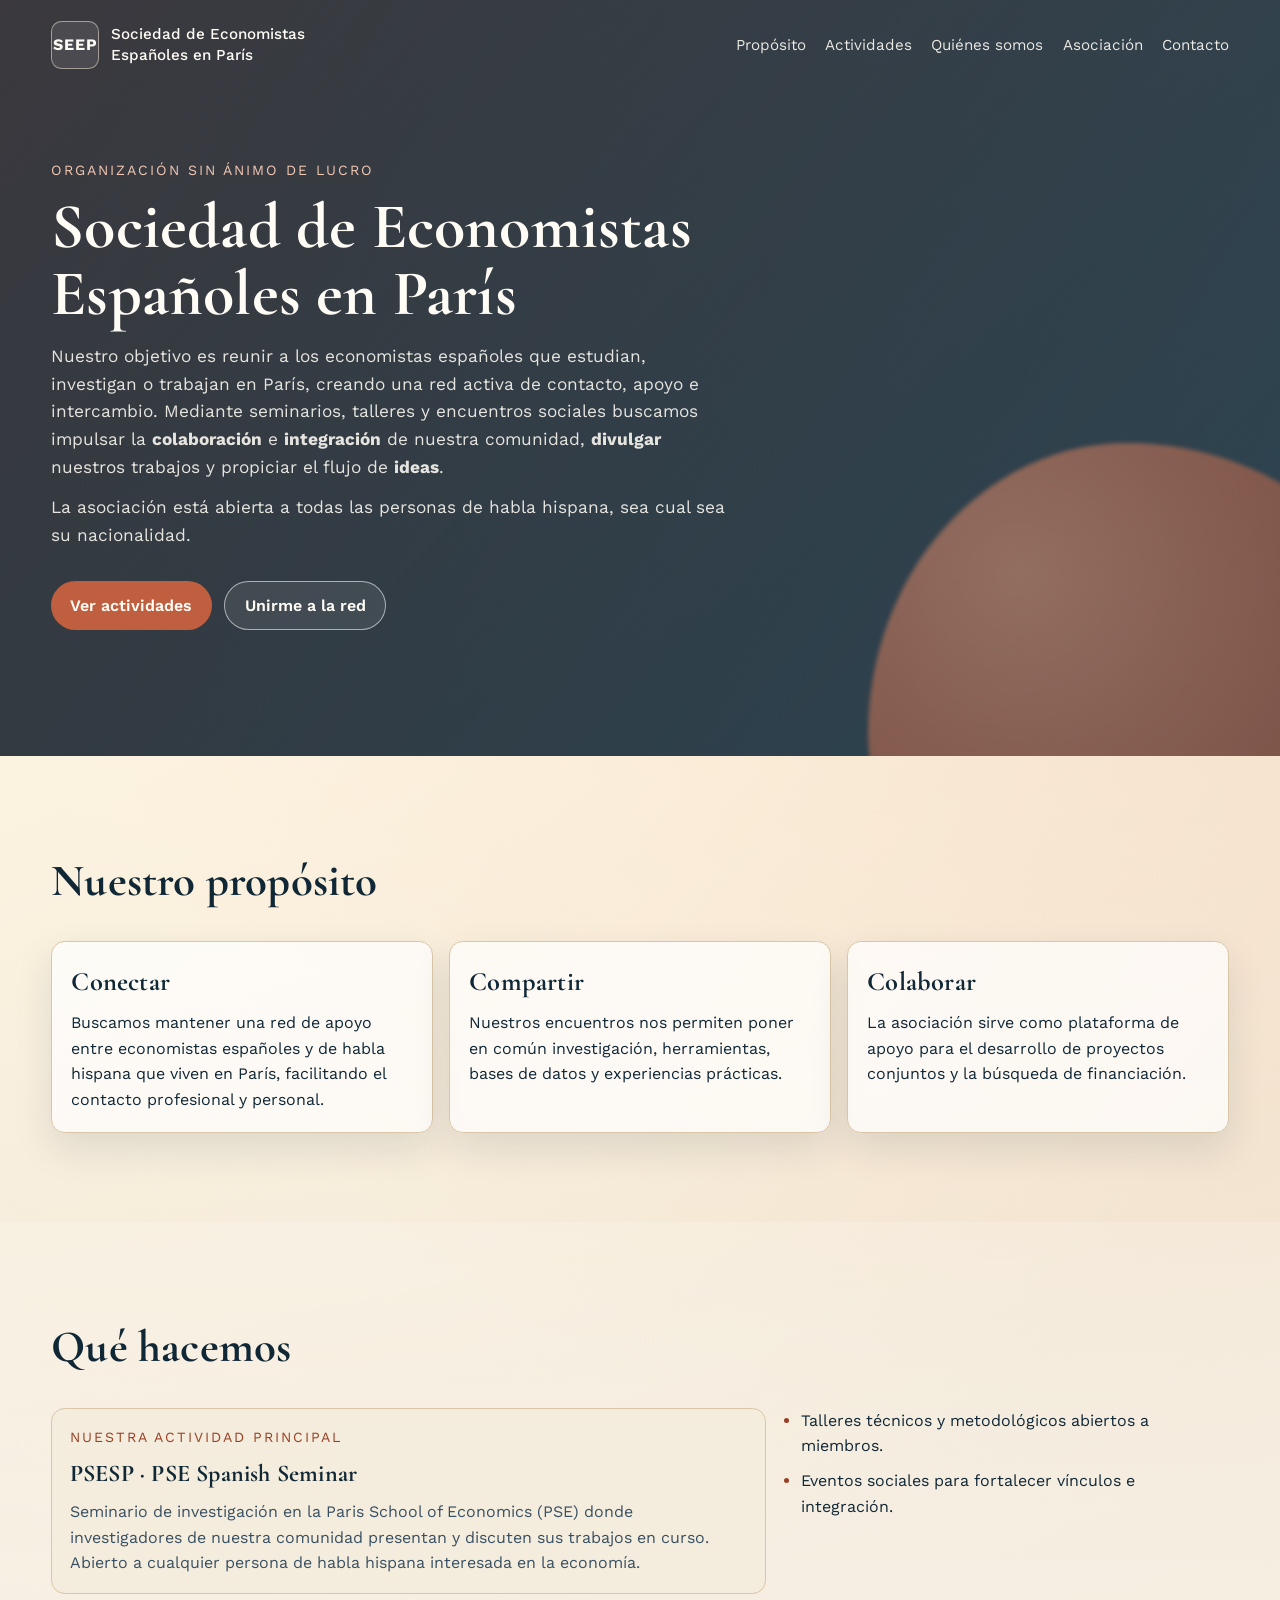
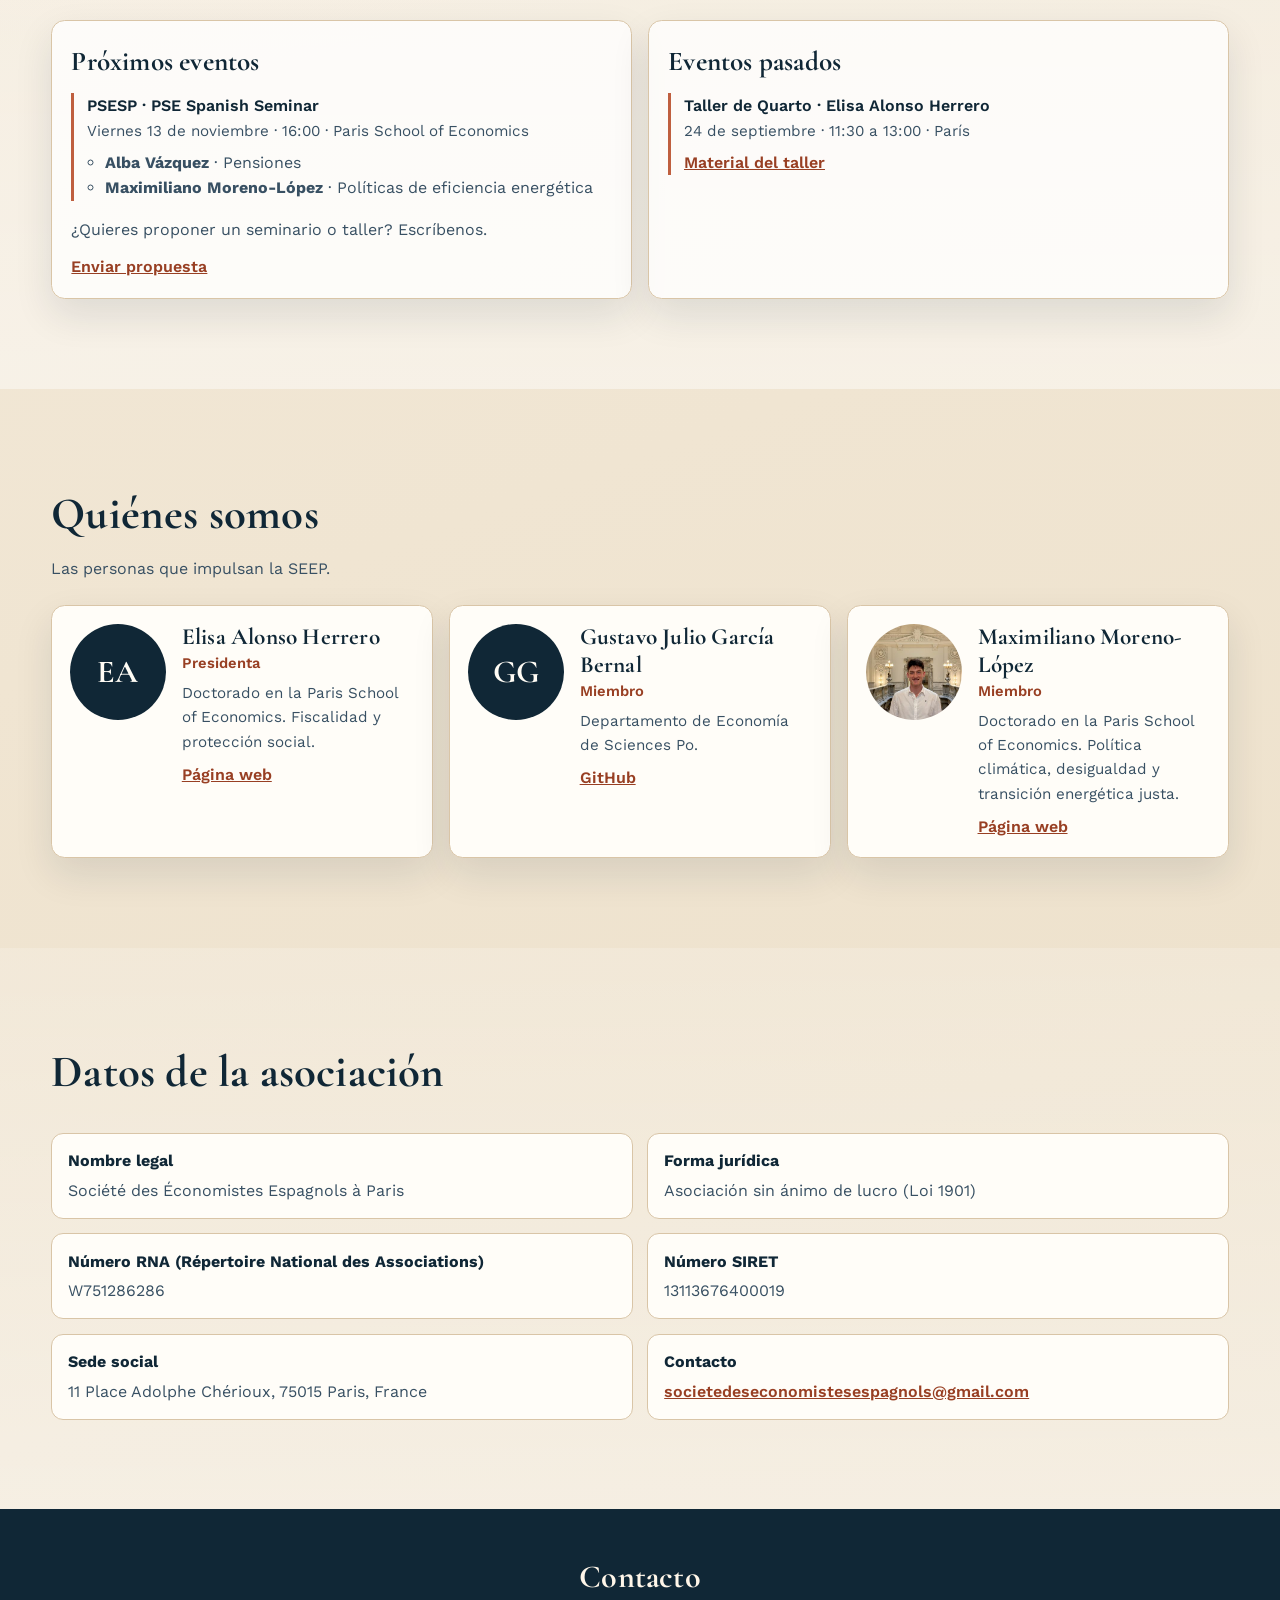
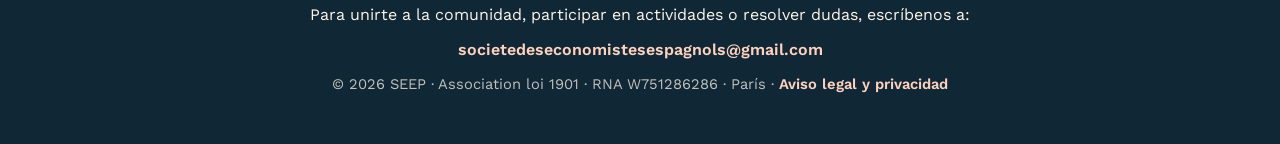
==== index.html @ 84ef4e4d "Añadir sección "Quiénes somos" con los miembros de la SEEP Co-Authored-By: Claude Opus 5.5 <noreply@" ====
<!doctype html>
<html lang="es">
<head>
  <meta charset="UTF-8" />
  <meta name="viewport" content="width=device-width, initial-scale=1.0" />
  <title>SEEP · Sociedad de Economistas Españoles en París</title>
  <meta
    name="description"
    content="Asociación sin ánimo de lucro (loi 1901) que conecta a economistas españoles y de habla hispana en París mediante el PSE Spanish Seminar (PSESP), talleres y eventos sociales."
  />
  <meta name="theme-color" content="#102736" />
  <link rel="icon" href="favicon.svg" type="image/svg+xml" />

  <meta property="og:type" content="website" />
  <meta property="og:locale" content="es_ES" />
  <meta property="og:site_name" content="SEEP" />
  <meta property="og:title" content="Sociedad de Economistas Españoles en París (SEEP)" />
  <meta
    property="og:description"
    content="Asociación sin ánimo de lucro que conecta a economistas españoles y de habla hispana en París mediante el PSE Spanish Seminar (PSESP), talleres y eventos sociales."
  />

  <script type="application/ld+json">
  {
    "@context": "https://schema.org",
    "@type": "NGO",
    "name": "Sociedad de Economistas Españoles en París",
    "alternateName": "SEEP",
    "legalName": "Société des Économistes Espagnols à Paris",
    "description": "Asociación sin ánimo de lucro (loi 1901) que reúne a economistas españoles y de habla hispana de cualquier nacionalidad que estudian, investigan o trabajan en París. Su actividad principal es el PSE Spanish Seminar (PSESP).",
    "email": "societedeseconomistesespagnols@gmail.com",
    "nonprofitStatus": "Nonprofit",
    "identifier": [
      { "@type": "PropertyValue", "propertyID": "RNA", "value": "W751286286" },
      { "@type": "PropertyValue", "propertyID": "SIRET", "value": "13113676400019" }
    ],
    "address": {
      "@type": "PostalAddress",
      "streetAddress": "11 Place Adolphe Chérioux",
      "postalCode": "75015",
      "addressLocality": "Paris",
      "addressCountry": "FR"
    }
  }
  </script>

  <link rel="preconnect" href="https://fonts.googleapis.com" />
  <link rel="preconnect" href="https://fonts.gstatic.com" crossorigin />
  <link
    href="https://fonts.googleapis.com/css2?family=Cormorant+Garamond:wght@500;600;700&family=Work+Sans:wght@400;500;600;700&display=swap"
    rel="stylesheet"
  />
  <link rel="stylesheet" href="styles.css" />
  <script>document.documentElement.classList.add("js");</script>
</head>
<body>
  <header class="hero" id="inicio">
    <nav class="topbar" aria-label="Navegación principal">
      <a class="brand" href="#inicio" aria-label="Inicio SEEP">
        <span class="brand-mark">SEEP</span>
        <span class="brand-text">Sociedad de Economistas Españoles en París</span>
      </a>
      <button class="menu-toggle" aria-expanded="false" aria-controls="menu-principal">Menú</button>
      <ul class="menu" id="menu-principal">
        <li><a href="#proposito">Propósito</a></li>
        <li><a href="#actividades">Actividades</a></li>
        <li><a href="#equipo">Quiénes somos</a></li>
        <li><a href="#asociacion">Asociación</a></li>
        <li><a href="#contacto">Contacto</a></li>
      </ul>
    </nav>

    <div class="hero-content">
      <p class="eyebrow">Organización sin ánimo de lucro</p>
      <h1>Sociedad de Economistas Españoles en París</h1>
      <p class="intro">
        Nuestro objetivo es reunir a los economistas españoles que estudian, investigan o trabajan en París, creando una red activa de contacto, apoyo e intercambio. Mediante seminarios, talleres y encuentros sociales buscamos impulsar la <b>colaboración</b> e <b>integración</b> de nuestra comunidad, <b>divulgar</b> nuestros trabajos y propiciar el flujo de <b>ideas</b>.
      </p>
      <p class="intro">
        La asociación está abierta a todas las personas de habla hispana, sea cual sea su nacionalidad.
      </p>
      <div class="hero-actions">
        <a class="btn btn-primary" href="#actividades">Ver actividades</a>
        <a class="btn btn-secondary" href="#contacto">Unirme a la red</a>
      </div>
    </div>
    <div class="hero-shape" aria-hidden="true"></div>
  </header>

  <main>
    <section class="section reveal" id="proposito">
      <div class="section-heading">
        <h2>Nuestro propósito</h2>
      </div>
      <div class="card-grid">
        <article class="card">
          <h3>Conectar</h3>
          <p>
            Buscamos mantener una red de apoyo entre economistas españoles y de habla hispana que viven en París,
            facilitando el contacto profesional y personal.
          </p>
        </article>
        <article class="card">
          <h3>Compartir</h3>
          <p>
            Nuestros encuentros nos permiten poner en común investigación, herramientas, bases de datos y experiencias prácticas.
          </p>
        </article>
        <article class="card">
          <h3>Colaborar</h3>
          <p>
            La asociación sirve como plataforma de apoyo para el desarrollo de proyectos conjuntos y la búsqueda de financiación.
          </p>
        </article>
      </div>
    </section>

    <section class="section reveal alt" id="actividades">
      <div class="section-heading">
        <h2>Qué hacemos</h2>
      </div>

      <div class="activity-layout">
        <div class="suggestion-box">
          <p class="eyebrow">Nuestra actividad principal</p>
          <h3>PSESP · PSE Spanish Seminar</h3>
          <p>
            Seminario de investigación en la Paris School of Economics (PSE) donde
            investigadores de nuestra comunidad presentan y discuten sus trabajos en curso.
            Abierto a cualquier persona de habla hispana interesada en la economía.
          </p>
        </div>
        <ul class="activity-list">
          <li>Talleres técnicos y metodológicos abiertos a miembros.</li>
          <li>Eventos sociales para fortalecer vínculos e integración.</li>
        </ul>
      </div>

      <br>

      <div class="events-grid">
        <article class="event-block upcoming">
          <h3>Próximos eventos</h3>
          <ul class="event-list">
            <li>
              <div>
                <p class="event-title">PSESP · PSE Spanish Seminar</p>
                <p class="event-meta">Viernes 13 de noviembre · 16:00 · Paris School of Economics</p>
              </div>
              <ul class="event-talks">
                <li><b>Alba Vázquez</b> · Pensiones</li>
                <li><b>Maximiliano Moreno-López</b> · Políticas de eficiencia energética</li>
              </ul>
            </li>
          </ul>
          <p class="event-empty">
            ¿Quieres proponer un seminario o taller? Escríbenos.
          </p>
          <a class="text-link" href="#contacto">Enviar propuesta</a>
        </article>

        <article class="event-block history">
          <h3>Eventos pasados</h3>
          <ul class="event-list">
            <li>
              <div>
                <p class="event-title">Taller de Quarto · Elisa Alonso Herrero</p>
                <p class="event-meta">24 de septiembre · 11:30 a 13:00 · París</p>
              </div>
              <a
                href="https://github.com/elisaalonsoh/workshop-quarto"
                target="_blank"
                rel="noopener noreferrer"
              >
                Material del taller
              </a>
            </li>
          </ul>
        </article>
      </div>
    </section>

    <section class="section reveal" id="equipo">
      <div class="section-heading">
        <h2>Quiénes somos</h2>
        <p>Las personas que impulsan la SEEP.</p>
      </div>
      <div class="team-grid">
        <article class="member">
          <div class="member-photo" aria-hidden="true">EA</div>
          <div>
            <h3>Elisa Alonso Herrero</h3>
            <p class="member-role">Presidenta</p>
            <p class="member-bio">Doctorado en la Paris School of Economics. Fiscalidad y protección social.</p>
            <a class="member-link" href="https://elisaalonsoh.github.io/" target="_blank" rel="noopener noreferrer">Página web</a>
          </div>
        </article>
        <article class="member">
          <div class="member-photo" aria-hidden="true">GG</div>
          <div>
            <h3>Gustavo Julio García Bernal</h3>
            <p class="member-role">Miembro</p>
            <p class="member-bio">Departamento de Economía de Sciences Po.</p>
            <a class="member-link" href="https://github.com/TavoJGB" target="_blank" rel="noopener noreferrer">GitHub</a>
          </div>
        </article>
        <article class="member">
          <img class="member-photo" src="img/equipo/maximiliano-moreno-lopez.jpg" alt="Maximiliano Moreno-López" width="96" height="96" loading="lazy" />
          <div>
            <h3>Maximiliano Moreno-López</h3>
            <p class="member-role">Miembro</p>
            <p class="member-bio">Doctorado en la Paris School of Economics. Política climática, desigualdad y transición energética justa.</p>
            <a class="member-link" href="https://maximilianomoreno-lopez.github.io" target="_blank" rel="noopener noreferrer">Página web</a>
          </div>
        </article>
      </div>
    </section>

    <section class="section reveal alt" id="asociacion">
      <div class="section-heading">
        <h2>Datos de la asociación</h2>
      </div>
      <dl class="association-data">
        <div>
          <dt>Nombre legal</dt>
          <dd>Société des Économistes Espagnols à Paris</dd>
        </div>
        <div>
          <dt>Forma jurídica</dt>
          <dd>Asociación sin ánimo de lucro (Loi 1901)</dd>
        </div>
        <div>
          <dt>Número RNA (Répertoire National des Associations)</dt>
          <dd>W751286286</dd>
        </div>
        <div>
          <dt>Número SIRET</dt>
          <dd>13113676400019</dd>
        </div>
        <div>
          <dt>Sede social</dt>
          <dd>11 Place Adolphe Chérioux, 75015 Paris, France</dd>
        </div>
        <div>
          <dt>Contacto</dt>
          <dd><a href="mailto:societedeseconomistesespagnols@gmail.com">societedeseconomistesespagnols@gmail.com</a></dd>
        </div>
      </dl>
    </section>
  </main>

  <footer class="footer reveal" id="contacto">
    <h2>Contacto</h2>
    <p>
      Para unirte a la comunidad, participar en actividades o resolver dudas,
      escríbenos a:
    </p>
    <p>
      <a href="mailto:societedeseconomistesespagnols@gmail.com">
        societedeseconomistesespagnols@gmail.com
      </a>
    </p>
    <p class="copyright">
      © <span id="currentYear">2026</span> SEEP · Association loi 1901 · RNA W751286286 · París
      · <a href="aviso-legal.html">Aviso legal y privacidad</a>
    </p>
  </footer>

  <script src="script.js"></script>
</body>
</html>
---- styles.css ----
:root {
  --bg: #f7f3ea;
  --bg-alt: #efe5d1;
  --surface: #fffdf8;
  --surface-strong: #f4ecdc;
  --ink: #102736;
  --ink-soft: #385063;
  --accent: #bf5f3f;
  --accent-dark: #983f23;
  --line: #d9c5a7;
  --shadow: 0 16px 38px rgba(16, 39, 54, 0.11);
}

* {
  box-sizing: border-box;
}

html {
  scroll-behavior: smooth;
}

body {
  margin: 0;
  font-family: "Work Sans", sans-serif;
  color: var(--ink);
  background:
    radial-gradient(circle at 15% 10%, #fff4df 0, rgba(255, 244, 223, 0) 42%),
    radial-gradient(circle at 88% 12%, #f6dcc4 0, rgba(246, 220, 196, 0) 35%),
    linear-gradient(160deg, #f8f4eb 0%, #f2e8d7 40%, #ecdfc8 100%);
  line-height: 1.6;
}

h1,
h2,
h3 {
  margin: 0;
  font-family: "Cormorant Garamond", serif;
  letter-spacing: 0.2px;
}

p {
  margin: 0;
}

.hero {
  position: relative;
  overflow: hidden;
  padding: 1.3rem clamp(1rem, 4vw, 4rem) 4.5rem;
  min-height: 84vh;
  background: linear-gradient(120deg, rgba(16, 39, 54, 0.96), rgba(21, 51, 68, 0.9));
  color: #fffcf5;
}

.hero::before {
  content: "";
  position: absolute;
  inset: 0;
  background: linear-gradient(135deg, rgba(191, 95, 63, 0.2), rgba(191, 95, 63, 0));
  pointer-events: none;
}

.hero-shape {
  position: absolute;
  width: min(48vw, 540px);
  aspect-ratio: 1;
  right: -10%;
  bottom: -30%;
  border-radius: 48% 52% 31% 69% / 54% 46% 54% 46%;
  background: radial-gradient(circle at 28% 24%, #e59472, #bf5f3f 62%, #8a3720);
  opacity: 0.55;
  filter: blur(2px);
}

.topbar {
  position: relative;
  z-index: 2;
  display: flex;
  align-items: center;
  justify-content: space-between;
  gap: 1rem;
}

.brand {
  color: inherit;
  text-decoration: none;
  display: inline-flex;
  align-items: center;
  gap: 0.75rem;
}

.brand-mark {
  display: inline-grid;
  place-items: center;
  width: 3rem;
  height: 3rem;
  border: 1px solid rgba(255, 244, 223, 0.5);
  border-radius: 0.65rem;
  font-weight: 700;
  letter-spacing: 1px;
  background: rgba(255, 255, 255, 0.09);
}

.brand-text {
  max-width: 25ch;
  font-size: 0.95rem;
  font-weight: 500;
  line-height: 1.35;
}

.menu {
  list-style: none;
  margin: 0;
  padding: 0;
  display: flex;
  align-items: center;
  gap: 1.2rem;
}

.menu a {
  color: rgba(255, 252, 245, 0.9);
  text-decoration: none;
  font-size: 0.95rem;
  border-bottom: 1px solid transparent;
  transition: border-color 0.25s ease;
}

.menu a:hover,
.menu a:focus-visible {
  border-color: rgba(255, 252, 245, 0.85);
}

.menu-toggle {
  display: none;
  border: 1px solid rgba(255, 255, 255, 0.35);
  border-radius: 999px;
  background: rgba(255, 255, 255, 0.08);
  color: #fff;
  padding: 0.45rem 0.9rem;
  font: inherit;
  cursor: pointer;
}

.hero-content {
  position: relative;
  z-index: 2;
  margin-top: clamp(3rem, 10vh, 7rem);
  max-width: 48rem;
  animation: riseIn 0.9s ease-out both;
}

.eyebrow {
  font-size: 0.88rem;
  text-transform: uppercase;
  letter-spacing: 2px;
  color: #f3c8b3;
  margin-bottom: 0.8rem;
}

.hero h1 {
  font-size: clamp(2.2rem, 5vw, 4.4rem);
  line-height: 1.04;
  margin-bottom: 1rem;
}

.intro {
  color: rgba(255, 252, 245, 0.88);
  max-width: 62ch;
  font-size: 1.08rem;
}

.hero-actions {
  margin-top: 2rem;
  display: flex;
  flex-wrap: wrap;
  gap: 0.8rem;
}

.btn {
  display: inline-flex;
  align-items: center;
  justify-content: center;
  padding: 0.65rem 1.2rem;
  border-radius: 999px;
  text-decoration: none;
  font-weight: 600;
  transition: transform 0.2s ease, background 0.2s ease, color 0.2s ease;
}

.btn:hover,
.btn:focus-visible {
  transform: translateY(-2px);
}

.btn-primary {
  color: #fffcf5;
  background: var(--accent);
}

.btn-primary:hover,
.btn-primary:focus-visible {
  background: var(--accent-dark);
}

.btn-secondary {
  color: #fffcf5;
  border: 1px solid rgba(255, 255, 255, 0.56);
  background: rgba(255, 255, 255, 0.08);
}

.section {
  padding: clamp(2.5rem, 7vw, 5.8rem) clamp(1rem, 4vw, 4rem);
}

.section.alt {
  background: linear-gradient(180deg, rgba(255, 255, 255, 0.18), rgba(255, 255, 255, 0.45));
}

.section-heading {
  margin-bottom: 1.5rem;
}

.section-heading h2 {
  font-size: clamp(1.9rem, 3.5vw, 2.9rem);
}

.section-heading p {
  margin-top: 0.35rem;
  color: var(--ink-soft);
}

.card-grid {
  display: grid;
  grid-template-columns: repeat(3, minmax(0, 1fr));
  gap: 1rem;
}

.card {
  padding: 1.2rem;
  border: 1px solid var(--line);
  border-radius: 0.85rem;
  background: rgba(255, 255, 255, 0.72);
  box-shadow: var(--shadow);
}

.card h3 {
  font-size: 1.65rem;
  margin-bottom: 0.4rem;
}

.activity-layout {
  display: grid;
  grid-template-columns: 1.6fr 1fr;
  gap: 1rem;
}

.activity-list {
  margin: 0;
  padding-left: 1.2rem;
  display: grid;
  gap: 0.6rem;
}

.activity-list li::marker {
  color: var(--accent-dark);
}

.suggestion-box {
  border: 1px solid var(--line);
  border-radius: 0.85rem;
  background: var(--surface-strong);
  padding: 1.1rem;
}

.suggestion-box h3 {
  font-size: 1.5rem;
  margin-bottom: 0.35rem;
}

.events-grid {
  display: grid;
  gap: 1rem;
  grid-template-columns: repeat(2, minmax(0, 1fr));
}

.event-block {
  border: 1px solid var(--line);
  border-radius: 0.85rem;
  background: rgba(255, 255, 255, 0.78);
  padding: 1.2rem;
  box-shadow: var(--shadow);
}

.event-block h3 {
  font-size: 1.7rem;
  margin-bottom: 0.6rem;
}

.event-empty {
  color: var(--ink-soft);
}

.text-link {
  display: inline-block;
  margin-top: 0.7rem;
  color: var(--accent-dark);
  font-weight: 600;
}

.event-list {
  margin: 0;
  padding: 0;
  list-style: none;
}

.event-list li {
  display: grid;
  gap: 0.4rem;
  border-left: 3px solid var(--accent);
  padding-left: 0.8rem;
}

.event-title {
  font-weight: 600;
}

.event-meta {
  color: var(--ink-soft);
  font-size: 0.95rem;
}

.event-list a {
  color: var(--accent-dark);
  font-weight: 600;
}

.association-data {
  margin: 0;
  display: grid;
  grid-template-columns: repeat(2, minmax(0, 1fr));
  gap: 0.9rem;
}

.association-data div {
  border: 1px solid var(--line);
  border-radius: 0.75rem;
  padding: 0.9rem 1rem;
  background: var(--surface);
}

.association-data dt {
  font-weight: 700;
}

.association-data dd {
  margin: 0.25rem 0 0;
  color: var(--ink-soft);
}

.footer {
  padding: 2.6rem 1rem 3rem;
  text-align: center;
  background: #102736;
  color: #fff6e9;
}

.footer h2 {
  font-size: 2rem;
}

.footer p + p {
  margin-top: 0.6rem;
}

.footer a {
  color: #ffd2bf;
  font-weight: 600;
  text-decoration: none;
}

.footer a:hover,
.footer a:focus-visible {
  text-decoration: underline;
}

.copyright {
  margin-top: 1.2rem;
  color: rgba(255, 246, 233, 0.74);
  font-size: 0.92rem;
}

/* Solo se oculta si hay JavaScript: sin JS (o para rastreadores) el contenido se ve siempre */
.js .reveal {
  opacity: 0;
  transform: translateY(18px);
  transition: opacity 0.6s ease, transform 0.6s ease;
}

.js .reveal.visible {
  opacity: 1;
  transform: translateY(0);
}

@keyframes riseIn {
  from {
    opacity: 0;
    transform: translateY(26px);
  }

  to {
    opacity: 1;
    transform: translateY(0);
  }
}

@media (max-width: 980px) {
  .card-grid,
  .activity-layout,
  .events-grid,
  .association-data {
    grid-template-columns: 1fr;
  }

  .hero {
    min-height: 72vh;
  }
}

@media (max-width: 760px) {
  .menu-toggle {
    display: inline-flex;
  }

  .menu {
    position: absolute;
    right: 0;
    top: calc(100% + 0.6rem);
    width: min(18rem, 88vw);
    flex-direction: column;
    align-items: flex-start;
    gap: 0.65rem;
    background: rgba(16, 39, 54, 0.98);
    border: 1px solid rgba(255, 255, 255, 0.15);
    border-radius: 0.75rem;
    padding: 0.85rem;
    box-shadow: var(--shadow);
    opacity: 0;
    visibility: hidden;
    transform: translateY(-8px);
    transition: opacity 0.25s ease, transform 0.25s ease, visibility 0.25s ease;
  }

  .menu.open {
    opacity: 1;
    visibility: visible;
    transform: translateY(0);
  }

  .brand-text {
    max-width: 19ch;
    font-size: 0.9rem;
  }
}

@media (prefers-reduced-motion: reduce) {
  *,
  *::before,
  *::after {
    animation-duration: 0.001ms !important;
    animation-iteration-count: 1 !important;
    transition-duration: 0.001ms !important;
    scroll-behavior: auto !important;
  }
}

.association-data a {
  color: var(--accent-dark);
  font-weight: 600;

}

/* Páginas secundarias (aviso legal, 404) */
.page-header {
  padding: 1.3rem clamp(1rem, 4vw, 4rem) 2.5rem;
  background: linear-gradient(120deg, rgba(16, 39, 54, 0.96), rgba(21, 51, 68, 0.9));
  color: #fffcf5;
}

.page-header h1 {
  margin-top: 2rem;
  font-size: clamp(2rem, 4.5vw, 3.2rem);
}

.legal {
  max-width: 50rem;
  margin: 0 auto;
}

.legal h2 {
  margin: 2.2rem 0 0.6rem;
  font-size: clamp(1.5rem, 2.8vw, 2rem);
}

.legal p + p,
.legal ul {
  margin-top: 0.6rem;
}

.legal a {
  color: var(--accent-dark);
  font-weight: 600;
}


/* El correo de contacto es muy largo: que pueda partirse en móvil */
.legal a,
.footer a,
.association-data a {
  overflow-wrap: anywhere;
}

.event-talks {
  margin: 0;
  padding-left: 1.1rem;
  color: var(--ink-soft);
}

.event-block .event-list + .event-empty {
  margin-top: 1rem;
}

.intro + .intro {
  margin-top: 0.8rem;
}

.suggestion-box .eyebrow {
  color: var(--accent-dark);
  margin-bottom: 0.4rem;
}

.suggestion-box h3 + p {
  color: var(--ink-soft);
}

.event-list .event-talks li {
  display: list-item;
  border-left: 0;
  padding-left: 0;
}

.activity-list {
  align-content: start;
}

/* Quiénes somos */
.team-grid {
  display: grid;
  grid-template-columns: repeat(auto-fill, minmax(min(100%, 19rem), 1fr));
  gap: 1rem;
}

.member {
  display: flex;
  gap: 1rem;
  align-items: flex-start;
  border: 1px solid var(--line);
  border-radius: 0.85rem;
  background: var(--surface);
  padding: 1.1rem;
  box-shadow: var(--shadow);
}

.member-photo {
  flex: none;
  width: 96px;
  height: 96px;
  border-radius: 50%;
  object-fit: cover;
  display: grid;
  place-items: center;
  background: var(--ink);
  color: #fffcf5;
  font-family: "Cormorant Garamond", serif;
  font-size: 2rem;
  font-weight: 700;
}

.member h3 {
  font-size: 1.45rem;
  line-height: 1.2;
}

.member-role {
  color: var(--accent-dark);
  font-weight: 600;
  font-size: 0.92rem;
}

.member-bio {
  margin-top: 0.35rem;
  color: var(--ink-soft);
  font-size: 0.95rem;
}

.member-link {
  display: inline-block;
  margin-top: 0.5rem;
  color: var(--accent-dark);
  font-weight: 600;
}
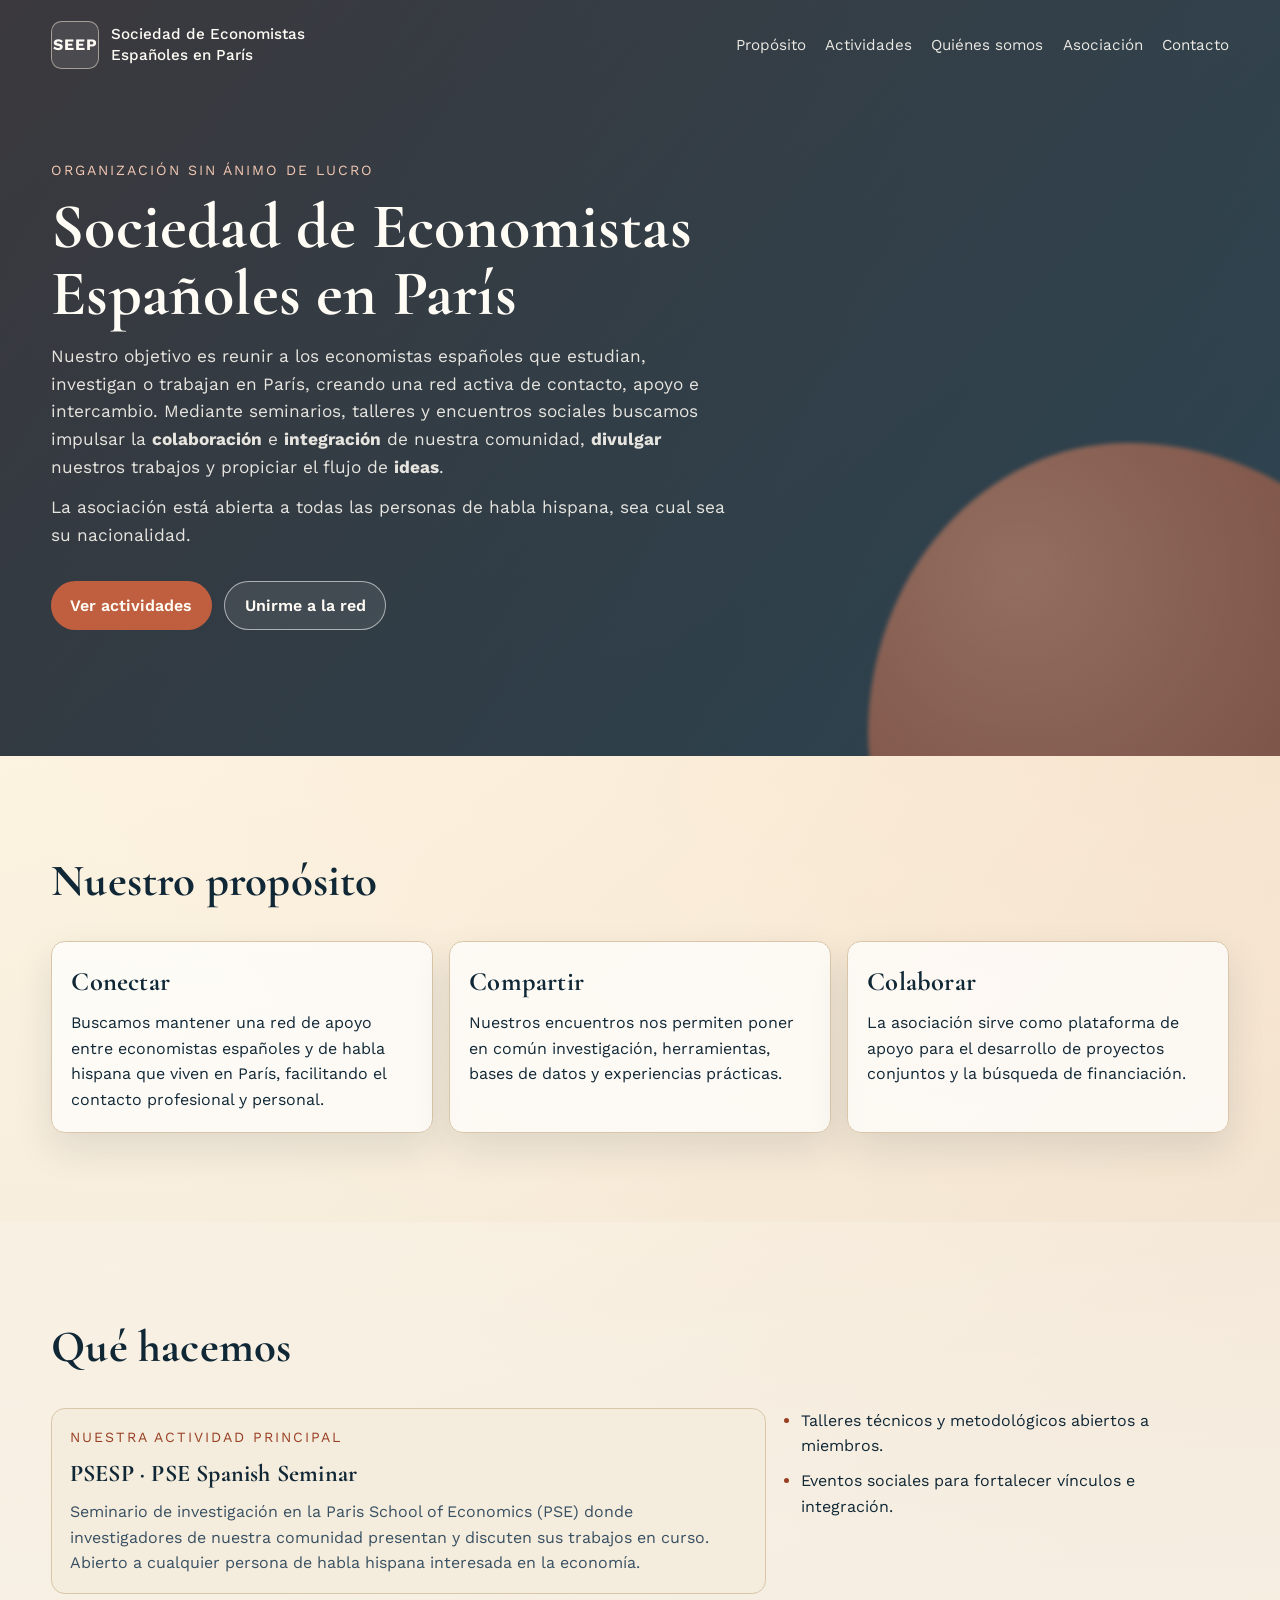
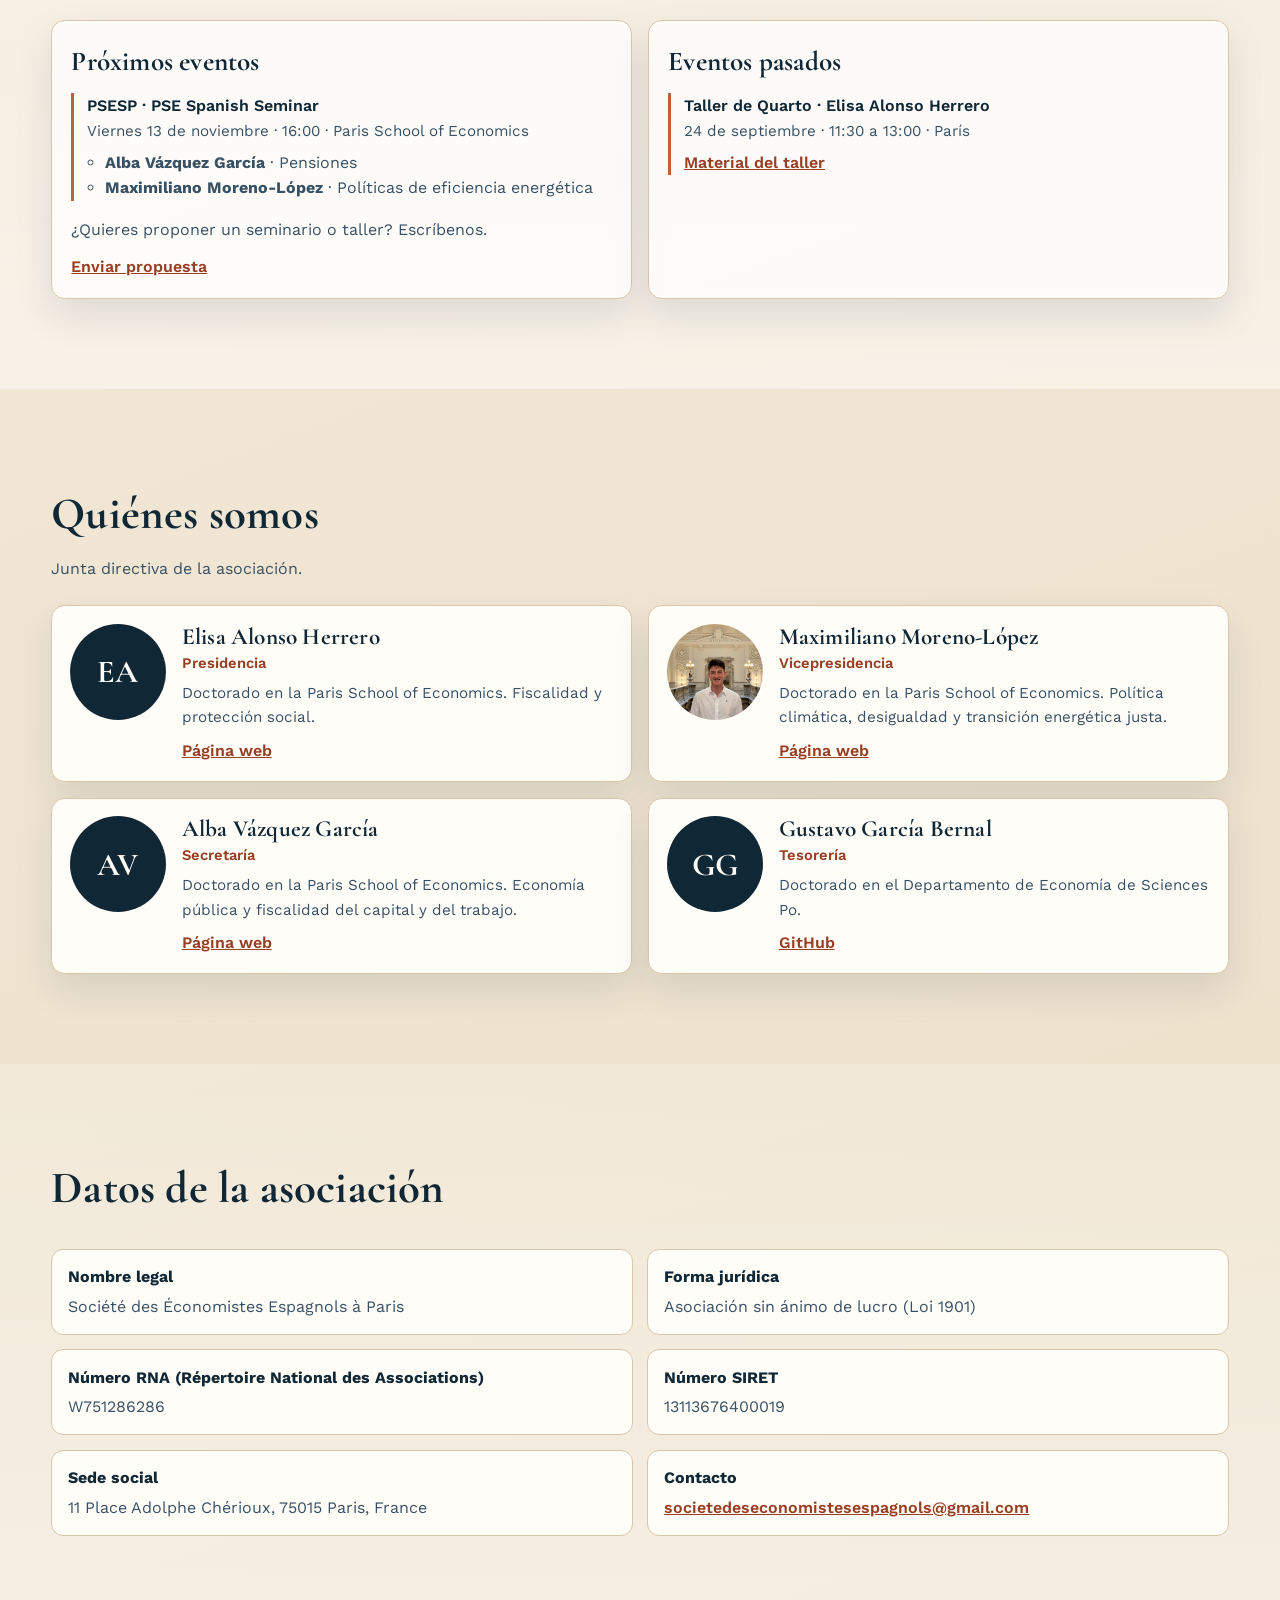
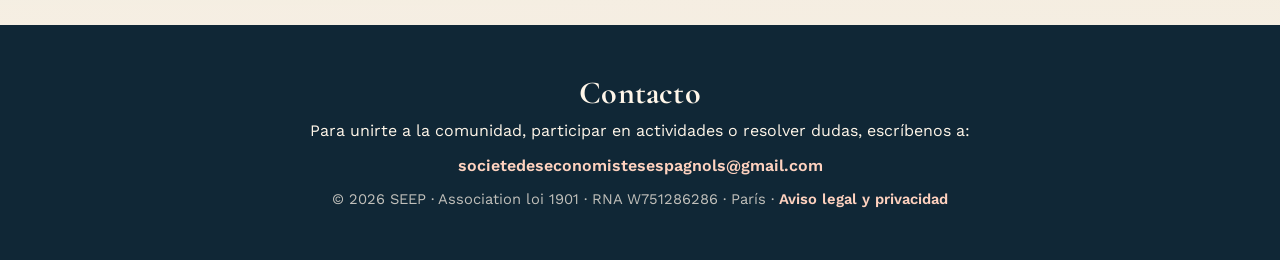
==== commit 1fe71ac5: "Junta directiva en "Quiénes somos" Presidencia, vicepresidencia, secretaría y tesorería, con enlaces" ====
--- a/index.html
+++ b/index.html
@@ -148,7 +148,7 @@
                 <p class="event-meta">Viernes 13 de noviembre · 16:00 · Paris School of Economics</p>
               </div>
               <ul class="event-talks">
-                <li><b>Alba Vázquez</b> · Pensiones</li>
+                <li><b>Alba Vázquez García</b> · Pensiones</li>
                 <li><b>Maximiliano Moreno-López</b> · Políticas de eficiencia energética</li>
               </ul>
             </li>
@@ -183,34 +183,43 @@
     <section class="section reveal" id="equipo">
       <div class="section-heading">
         <h2>Quiénes somos</h2>
-        <p>Las personas que impulsan la SEEP.</p>
+        <p>Junta directiva de la asociación.</p>
       </div>
       <div class="team-grid">
         <article class="member">
           <div class="member-photo" aria-hidden="true">EA</div>
           <div>
             <h3>Elisa Alonso Herrero</h3>
-            <p class="member-role">Presidenta</p>
+            <p class="member-role">Presidencia</p>
             <p class="member-bio">Doctorado en la Paris School of Economics. Fiscalidad y protección social.</p>
             <a class="member-link" href="https://elisaalonsoh.github.io/" target="_blank" rel="noopener noreferrer">Página web</a>
           </div>
         </article>
         <article class="member">
-          <div class="member-photo" aria-hidden="true">GG</div>
-          <div>
-            <h3>Gustavo Julio García Bernal</h3>
-            <p class="member-role">Miembro</p>
-            <p class="member-bio">Departamento de Economía de Sciences Po.</p>
-            <a class="member-link" href="https://github.com/TavoJGB" target="_blank" rel="noopener noreferrer">GitHub</a>
-          </div>
-        </article>
-        <article class="member">
           <img class="member-photo" src="img/equipo/maximiliano-moreno-lopez.jpg" alt="Maximiliano Moreno-López" width="96" height="96" loading="lazy" />
           <div>
             <h3>Maximiliano Moreno-López</h3>
-            <p class="member-role">Miembro</p>
+            <p class="member-role">Vicepresidencia</p>
             <p class="member-bio">Doctorado en la Paris School of Economics. Política climática, desigualdad y transición energética justa.</p>
             <a class="member-link" href="https://maximilianomoreno-lopez.github.io" target="_blank" rel="noopener noreferrer">Página web</a>
+          </div>
+        </article>
+        <article class="member">
+          <div class="member-photo" aria-hidden="true">AV</div>
+          <div>
+            <h3>Alba Vázquez García</h3>
+            <p class="member-role">Secretaría</p>
+            <p class="member-bio">Doctorado en la Paris School of Economics. Economía pública y fiscalidad del capital y del trabajo.</p>
+            <a class="member-link" href="https://avazquezgarcia.github.io/" target="_blank" rel="noopener noreferrer">Página web</a>
+          </div>
+        </article>
+        <article class="member">
+          <div class="member-photo" aria-hidden="true">GG</div>
+          <div>
+            <h3>Gustavo García Bernal</h3>
+            <p class="member-role">Tesorería</p>
+            <p class="member-bio">Doctorado en el Departamento de Economía de Sciences Po.</p>
+            <a class="member-link" href="https://github.com/TavoJGB" target="_blank" rel="noopener noreferrer">GitHub</a>
           </div>
         </article>
       </div>
--- a/styles.css
+++ b/styles.css
@@ -554,7 +554,7 @@
 /* Quiénes somos */
 .team-grid {
   display: grid;
-  grid-template-columns: repeat(auto-fill, minmax(min(100%, 19rem), 1fr));
+  grid-template-columns: repeat(2, minmax(0, 1fr));
   gap: 1rem;
 }
 
@@ -607,3 +607,9 @@
   color: var(--accent-dark);
   font-weight: 600;
 }
+
+@media (max-width: 760px) {
+  .team-grid {
+    grid-template-columns: 1fr;
+  }
+}
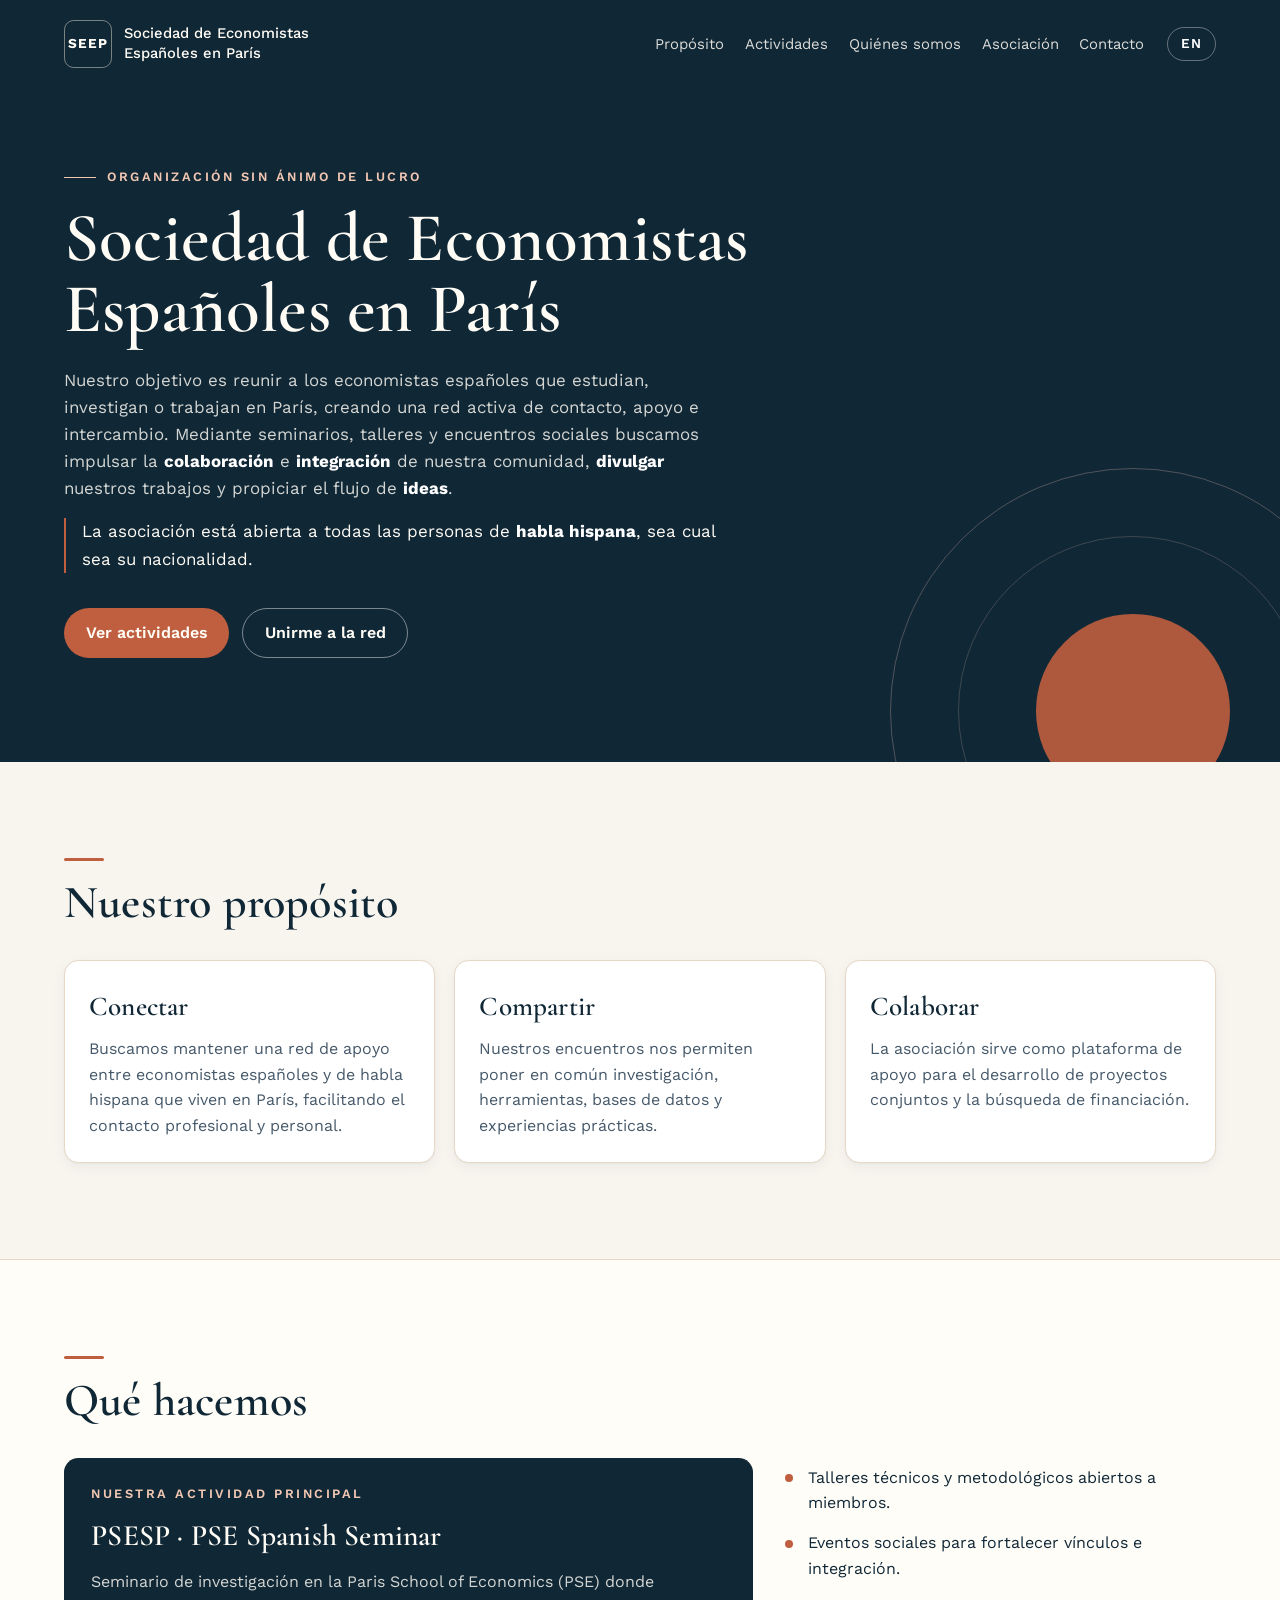
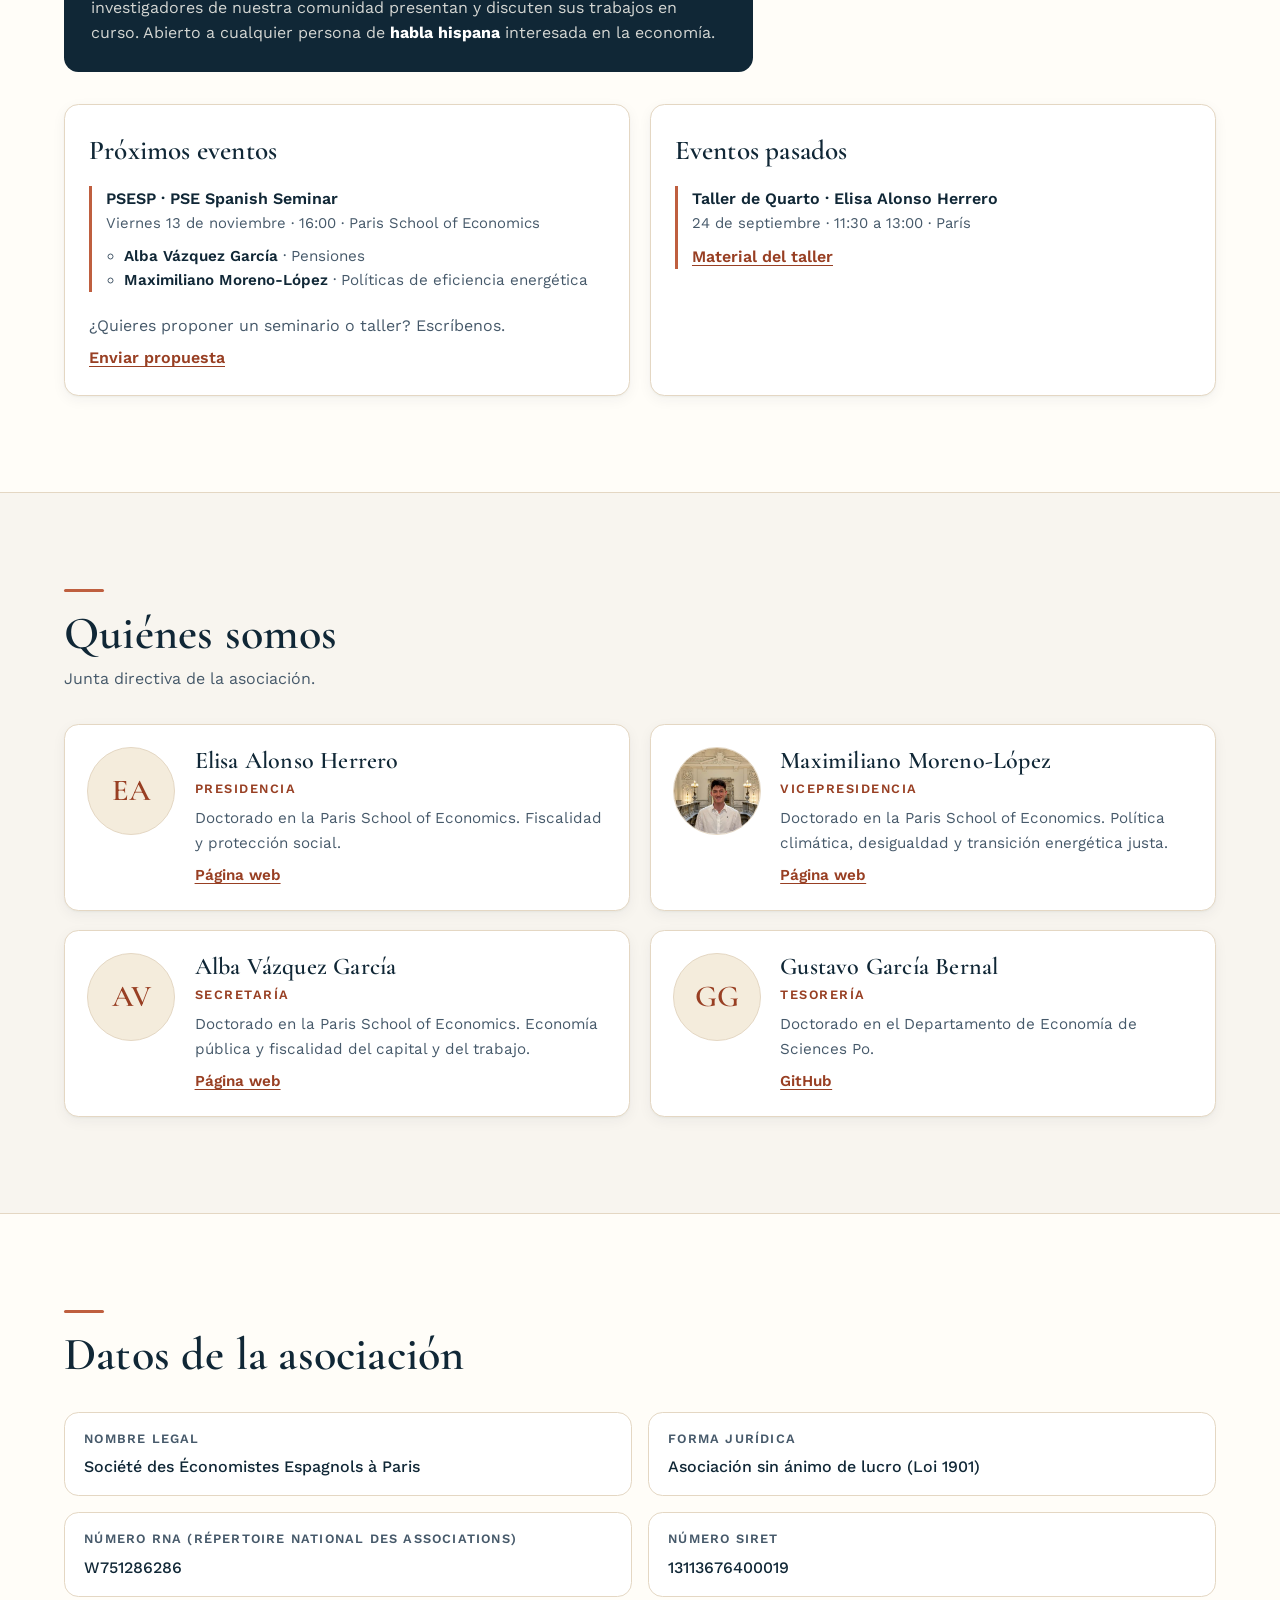
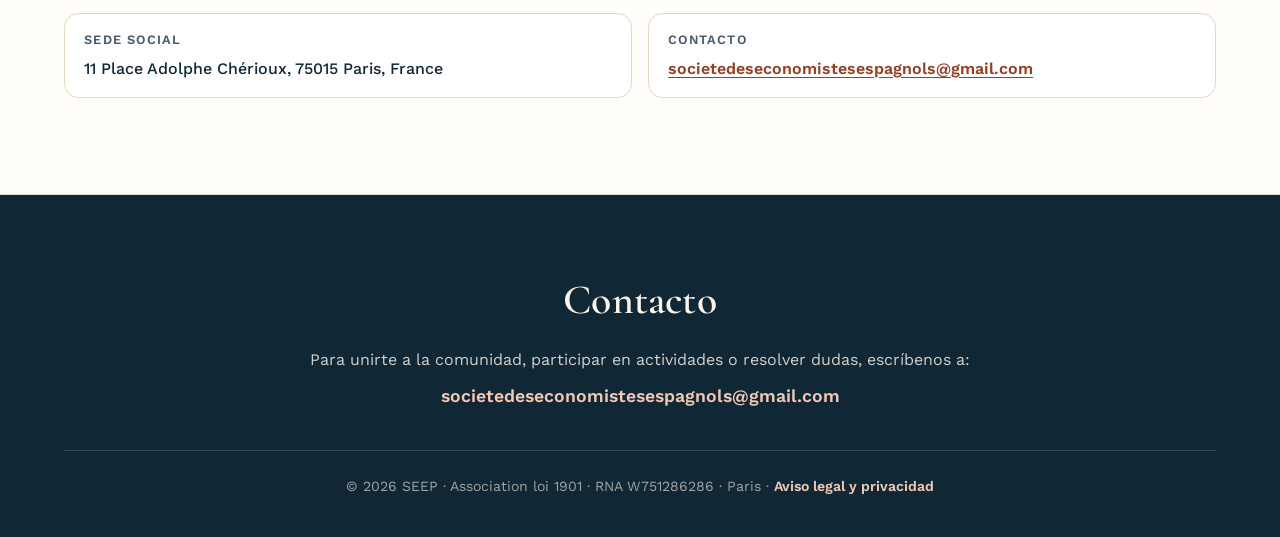
==== commit 401ff8ed: "Rediseño visual y versión en inglés - Fondo plano y nítido (sin degradados ni formas difuminadas), c" ====
--- a/index.html
+++ b/index.html
@@ -13,6 +13,7 @@
 
   <meta property="og:type" content="website" />
   <meta property="og:locale" content="es_ES" />
+  <meta property="og:locale:alternate" content="en_GB" />
   <meta property="og:site_name" content="SEEP" />
   <meta property="og:title" content="Sociedad de Economistas Españoles en París (SEEP)" />
   <meta
@@ -27,6 +28,7 @@
     "name": "Sociedad de Economistas Españoles en París",
     "alternateName": "SEEP",
     "legalName": "Société des Économistes Espagnols à Paris",
+    "url": "https://economistesespagnolesaparis.eu/",
     "description": "Asociación sin ánimo de lucro (loi 1901) que reúne a economistas españoles y de habla hispana de cualquier nacionalidad que estudian, investigan o trabajan en París. Su actividad principal es el PSE Spanish Seminar (PSESP).",
     "email": "societedeseconomistesespagnols@gmail.com",
     "nonprofitStatus": "Nonprofit",
@@ -56,32 +58,35 @@
 <body>
   <header class="hero" id="inicio">
     <nav class="topbar" aria-label="Navegación principal">
-      <a class="brand" href="#inicio" aria-label="Inicio SEEP">
+      <a class="brand" href="#inicio" aria-label="SEEP">
         <span class="brand-mark">SEEP</span>
-        <span class="brand-text">Sociedad de Economistas Españoles en París</span>
+        <span class="brand-text" data-i18n="brand">Sociedad de Economistas Españoles en París</span>
       </a>
-      <button class="menu-toggle" aria-expanded="false" aria-controls="menu-principal">Menú</button>
-      <ul class="menu" id="menu-principal">
-        <li><a href="#proposito">Propósito</a></li>
-        <li><a href="#actividades">Actividades</a></li>
-        <li><a href="#equipo">Quiénes somos</a></li>
-        <li><a href="#asociacion">Asociación</a></li>
-        <li><a href="#contacto">Contacto</a></li>
-      </ul>
+      <div class="topbar-actions">
+        <ul class="menu" id="menu-principal">
+          <li><a href="#proposito" data-i18n="nav.purpose">Propósito</a></li>
+          <li><a href="#actividades" data-i18n="nav.activities">Actividades</a></li>
+          <li><a href="#equipo" data-i18n="nav.team">Quiénes somos</a></li>
+          <li><a href="#asociacion" data-i18n="nav.association">Asociación</a></li>
+          <li><a href="#contacto" data-i18n="nav.contact">Contacto</a></li>
+        </ul>
+        <button class="lang-toggle" type="button" hidden>EN</button>
+        <button class="menu-toggle" type="button" aria-expanded="false" aria-controls="menu-principal" data-i18n="nav.menu">Menú</button>
+      </div>
     </nav>
 
     <div class="hero-content">
-      <p class="eyebrow">Organización sin ánimo de lucro</p>
-      <h1>Sociedad de Economistas Españoles en París</h1>
-      <p class="intro">
+      <p class="eyebrow" data-i18n="hero.eyebrow">Organización sin ánimo de lucro</p>
+      <h1 data-i18n="hero.title">Sociedad de Economistas Españoles en París</h1>
+      <p class="intro" data-i18n="hero.intro">
         Nuestro objetivo es reunir a los economistas españoles que estudian, investigan o trabajan en París, creando una red activa de contacto, apoyo e intercambio. Mediante seminarios, talleres y encuentros sociales buscamos impulsar la <b>colaboración</b> e <b>integración</b> de nuestra comunidad, <b>divulgar</b> nuestros trabajos y propiciar el flujo de <b>ideas</b>.
       </p>
-      <p class="intro">
-        La asociación está abierta a todas las personas de habla hispana, sea cual sea su nacionalidad.
+      <p class="intro intro-highlight" data-i18n="hero.open">
+        La asociación está abierta a todas las personas de <b>habla hispana</b>, sea cual sea su nacionalidad.
       </p>
       <div class="hero-actions">
-        <a class="btn btn-primary" href="#actividades">Ver actividades</a>
-        <a class="btn btn-secondary" href="#contacto">Unirme a la red</a>
+        <a class="btn btn-primary" href="#actividades" data-i18n="hero.cta1">Ver actividades</a>
+        <a class="btn btn-secondary" href="#contacto" data-i18n="hero.cta2">Unirme a la red</a>
       </div>
     </div>
     <div class="hero-shape" aria-hidden="true"></div>
@@ -90,25 +95,25 @@
   <main>
     <section class="section reveal" id="proposito">
       <div class="section-heading">
-        <h2>Nuestro propósito</h2>
+        <h2 data-i18n="purpose.title">Nuestro propósito</h2>
       </div>
       <div class="card-grid">
         <article class="card">
-          <h3>Conectar</h3>
-          <p>
+          <h3 data-i18n="purpose.c1.t">Conectar</h3>
+          <p data-i18n="purpose.c1.p">
             Buscamos mantener una red de apoyo entre economistas españoles y de habla hispana que viven en París,
             facilitando el contacto profesional y personal.
           </p>
         </article>
         <article class="card">
-          <h3>Compartir</h3>
-          <p>
+          <h3 data-i18n="purpose.c2.t">Compartir</h3>
+          <p data-i18n="purpose.c2.p">
             Nuestros encuentros nos permiten poner en común investigación, herramientas, bases de datos y experiencias prácticas.
           </p>
         </article>
         <article class="card">
-          <h3>Colaborar</h3>
-          <p>
+          <h3 data-i18n="purpose.c3.t">Colaborar</h3>
+          <p data-i18n="purpose.c3.p">
             La asociación sirve como plataforma de apoyo para el desarrollo de proyectos conjuntos y la búsqueda de financiación.
           </p>
         </article>
@@ -117,63 +122,60 @@
 
     <section class="section reveal alt" id="actividades">
       <div class="section-heading">
-        <h2>Qué hacemos</h2>
+        <h2 data-i18n="act.title">Qué hacemos</h2>
       </div>
 
       <div class="activity-layout">
         <div class="suggestion-box">
-          <p class="eyebrow">Nuestra actividad principal</p>
+          <p class="eyebrow" data-i18n="act.main">Nuestra actividad principal</p>
           <h3>PSESP · PSE Spanish Seminar</h3>
-          <p>
+          <p data-i18n="act.psesp">
             Seminario de investigación en la Paris School of Economics (PSE) donde
             investigadores de nuestra comunidad presentan y discuten sus trabajos en curso.
-            Abierto a cualquier persona de habla hispana interesada en la economía.
+            Abierto a cualquier persona de <b>habla hispana</b> interesada en la economía.
           </p>
         </div>
         <ul class="activity-list">
-          <li>Talleres técnicos y metodológicos abiertos a miembros.</li>
-          <li>Eventos sociales para fortalecer vínculos e integración.</li>
+          <li data-i18n="act.l1">Talleres técnicos y metodológicos abiertos a miembros.</li>
+          <li data-i18n="act.l2">Eventos sociales para fortalecer vínculos e integración.</li>
         </ul>
       </div>
-
-      <br>
 
       <div class="events-grid">
         <article class="event-block upcoming">
-          <h3>Próximos eventos</h3>
+          <h3 data-i18n="ev.next">Próximos eventos</h3>
           <ul class="event-list">
             <li>
               <div>
                 <p class="event-title">PSESP · PSE Spanish Seminar</p>
-                <p class="event-meta">Viernes 13 de noviembre · 16:00 · Paris School of Economics</p>
+                <p class="event-meta" data-i18n="ev.e1.meta">Viernes 13 de noviembre · 16:00 · Paris School of Economics</p>
               </div>
               <ul class="event-talks">
-                <li><b>Alba Vázquez García</b> · Pensiones</li>
-                <li><b>Maximiliano Moreno-López</b> · Políticas de eficiencia energética</li>
+                <li><b>Alba Vázquez García</b> · <span data-i18n="ev.e1.t1">Pensiones</span></li>
+                <li><b>Maximiliano Moreno-López</b> · <span data-i18n="ev.e1.t2">Políticas de eficiencia energética</span></li>
               </ul>
             </li>
           </ul>
-          <p class="event-empty">
+          <p class="event-empty" data-i18n="ev.propose">
             ¿Quieres proponer un seminario o taller? Escríbenos.
           </p>
-          <a class="text-link" href="#contacto">Enviar propuesta</a>
+          <a class="text-link" href="#contacto" data-i18n="ev.propose.cta">Enviar propuesta</a>
         </article>
 
         <article class="event-block history">
-          <h3>Eventos pasados</h3>
+          <h3 data-i18n="ev.past">Eventos pasados</h3>
           <ul class="event-list">
             <li>
               <div>
-                <p class="event-title">Taller de Quarto · Elisa Alonso Herrero</p>
-                <p class="event-meta">24 de septiembre · 11:30 a 13:00 · París</p>
+                <p class="event-title" data-i18n="ev.p1.title">Taller de Quarto · Elisa Alonso Herrero</p>
+                <p class="event-meta" data-i18n="ev.p1.meta">24 de septiembre · 11:30 a 13:00 · París</p>
               </div>
               <a
                 href="https://github.com/elisaalonsoh/workshop-quarto"
                 target="_blank"
                 rel="noopener noreferrer"
-              >
-                Material del taller
-              </a>
+                data-i18n="ev.p1.link"
+              >Material del taller</a>
             </li>
           </ul>
         </article>
@@ -182,43 +184,43 @@
 
     <section class="section reveal" id="equipo">
       <div class="section-heading">
-        <h2>Quiénes somos</h2>
-        <p>Junta directiva de la asociación.</p>
+        <h2 data-i18n="team.title">Quiénes somos</h2>
+        <p data-i18n="team.sub">Junta directiva de la asociación.</p>
       </div>
       <div class="team-grid">
         <article class="member">
           <div class="member-photo" aria-hidden="true">EA</div>
           <div>
             <h3>Elisa Alonso Herrero</h3>
-            <p class="member-role">Presidencia</p>
-            <p class="member-bio">Doctorado en la Paris School of Economics. Fiscalidad y protección social.</p>
-            <a class="member-link" href="https://elisaalonsoh.github.io/" target="_blank" rel="noopener noreferrer">Página web</a>
+            <p class="member-role" data-i18n="team.r1">Presidencia</p>
+            <p class="member-bio" data-i18n="team.b1">Doctorado en la Paris School of Economics. Fiscalidad y protección social.</p>
+            <a class="member-link" href="https://elisaalonsoh.github.io/" target="_blank" rel="noopener noreferrer" data-i18n="team.web">Página web</a>
           </div>
         </article>
         <article class="member">
           <img class="member-photo" src="img/equipo/maximiliano-moreno-lopez.jpg" alt="Maximiliano Moreno-López" width="96" height="96" loading="lazy" />
           <div>
             <h3>Maximiliano Moreno-López</h3>
-            <p class="member-role">Vicepresidencia</p>
-            <p class="member-bio">Doctorado en la Paris School of Economics. Política climática, desigualdad y transición energética justa.</p>
-            <a class="member-link" href="https://maximilianomoreno-lopez.github.io" target="_blank" rel="noopener noreferrer">Página web</a>
+            <p class="member-role" data-i18n="team.r2">Vicepresidencia</p>
+            <p class="member-bio" data-i18n="team.b2">Doctorado en la Paris School of Economics. Política climática, desigualdad y transición energética justa.</p>
+            <a class="member-link" href="https://maximilianomoreno-lopez.github.io" target="_blank" rel="noopener noreferrer" data-i18n="team.web">Página web</a>
           </div>
         </article>
         <article class="member">
           <div class="member-photo" aria-hidden="true">AV</div>
           <div>
             <h3>Alba Vázquez García</h3>
-            <p class="member-role">Secretaría</p>
-            <p class="member-bio">Doctorado en la Paris School of Economics. Economía pública y fiscalidad del capital y del trabajo.</p>
-            <a class="member-link" href="https://avazquezgarcia.github.io/" target="_blank" rel="noopener noreferrer">Página web</a>
+            <p class="member-role" data-i18n="team.r3">Secretaría</p>
+            <p class="member-bio" data-i18n="team.b3">Doctorado en la Paris School of Economics. Economía pública y fiscalidad del capital y del trabajo.</p>
+            <a class="member-link" href="https://avazquezgarcia.github.io/" target="_blank" rel="noopener noreferrer" data-i18n="team.web">Página web</a>
           </div>
         </article>
         <article class="member">
           <div class="member-photo" aria-hidden="true">GG</div>
           <div>
             <h3>Gustavo García Bernal</h3>
-            <p class="member-role">Tesorería</p>
-            <p class="member-bio">Doctorado en el Departamento de Economía de Sciences Po.</p>
+            <p class="member-role" data-i18n="team.r4">Tesorería</p>
+            <p class="member-bio" data-i18n="team.b4">Doctorado en el Departamento de Economía de Sciences Po.</p>
             <a class="member-link" href="https://github.com/TavoJGB" target="_blank" rel="noopener noreferrer">GitHub</a>
           </div>
         </article>
@@ -227,51 +229,49 @@
 
     <section class="section reveal alt" id="asociacion">
       <div class="section-heading">
-        <h2>Datos de la asociación</h2>
+        <h2 data-i18n="assoc.title">Datos de la asociación</h2>
       </div>
       <dl class="association-data">
         <div>
-          <dt>Nombre legal</dt>
+          <dt data-i18n="assoc.name">Nombre legal</dt>
           <dd>Société des Économistes Espagnols à Paris</dd>
         </div>
         <div>
-          <dt>Forma jurídica</dt>
-          <dd>Asociación sin ánimo de lucro (Loi 1901)</dd>
-        </div>
-        <div>
-          <dt>Número RNA (Répertoire National des Associations)</dt>
+          <dt data-i18n="assoc.form">Forma jurídica</dt>
+          <dd data-i18n="assoc.form.v">Asociación sin ánimo de lucro (Loi 1901)</dd>
+        </div>
+        <div>
+          <dt data-i18n="assoc.rna">Número RNA (Répertoire National des Associations)</dt>
           <dd>W751286286</dd>
         </div>
         <div>
-          <dt>Número SIRET</dt>
+          <dt data-i18n="assoc.siret">Número SIRET</dt>
           <dd>13113676400019</dd>
         </div>
         <div>
-          <dt>Sede social</dt>
+          <dt data-i18n="assoc.seat">Sede social</dt>
           <dd>11 Place Adolphe Chérioux, 75015 Paris, France</dd>
         </div>
         <div>
-          <dt>Contacto</dt>
+          <dt data-i18n="assoc.contact">Contacto</dt>
           <dd><a href="mailto:societedeseconomistesespagnols@gmail.com">societedeseconomistesespagnols@gmail.com</a></dd>
         </div>
       </dl>
     </section>
   </main>
 
-  <footer class="footer reveal" id="contacto">
-    <h2>Contacto</h2>
-    <p>
+  <footer class="footer" id="contacto">
+    <h2 data-i18n="foot.title">Contacto</h2>
+    <p data-i18n="foot.text">
       Para unirte a la comunidad, participar en actividades o resolver dudas,
       escríbenos a:
     </p>
     <p>
-      <a href="mailto:societedeseconomistesespagnols@gmail.com">
-        societedeseconomistesespagnols@gmail.com
-      </a>
+      <a class="footer-mail" href="mailto:societedeseconomistesespagnols@gmail.com">societedeseconomistesespagnols@gmail.com</a>
     </p>
     <p class="copyright">
-      © <span id="currentYear">2026</span> SEEP · Association loi 1901 · RNA W751286286 · París
-      · <a href="aviso-legal.html">Aviso legal y privacidad</a>
+      © <span id="currentYear">2026</span> SEEP · Association loi 1901 · RNA W751286286 · Paris
+      · <a href="aviso-legal.html" data-i18n="foot.legal">Aviso legal y privacidad</a>
     </p>
   </footer>
 
--- a/styles.css
+++ b/styles.css
@@ -1,14 +1,20 @@
 :root {
-  --bg: #f7f3ea;
-  --bg-alt: #efe5d1;
-  --surface: #fffdf8;
+  --bg: #f8f5ef;
+  --bg-alt: #fffdf8;
+  --surface: #ffffff;
   --surface-strong: #f4ecdc;
   --ink: #102736;
-  --ink-soft: #385063;
+  --ink-soft: #46596a;
   --accent: #bf5f3f;
   --accent-dark: #983f23;
-  --line: #d9c5a7;
-  --shadow: 0 16px 38px rgba(16, 39, 54, 0.11);
+  --accent-light: #f3c8b3;
+  --line: #e4d7c3;
+  --navy: #102736;
+  --shadow: 0 1px 2px rgba(16, 39, 54, 0.04), 0 4px 14px rgba(16, 39, 54, 0.05);
+  --content: 72rem;
+  --gutter: clamp(1rem, 4vw, 3rem);
+  /* Centra el contenido sin necesidad de contenedores extra */
+  --pad-x: max(var(--gutter), calc((100% - var(--content)) / 2));
 }
 
 * {
@@ -23,11 +29,9 @@
   margin: 0;
   font-family: "Work Sans", sans-serif;
   color: var(--ink);
-  background:
-    radial-gradient(circle at 15% 10%, #fff4df 0, rgba(255, 244, 223, 0) 42%),
-    radial-gradient(circle at 88% 12%, #f6dcc4 0, rgba(246, 220, 196, 0) 35%),
-    linear-gradient(160deg, #f8f4eb 0%, #f2e8d7 40%, #ecdfc8 100%);
+  background: var(--bg);
   line-height: 1.6;
+  -webkit-font-smoothing: antialiased;
 }
 
 h1,
@@ -35,49 +39,71 @@
 h3 {
   margin: 0;
   font-family: "Cormorant Garamond", serif;
+  font-weight: 600;
   letter-spacing: 0.2px;
 }
 
 p {
   margin: 0;
 }
+
+a {
+  text-underline-offset: 3px;
+}
+
+/* ---------- Cabecera ---------- */
 
 .hero {
   position: relative;
   overflow: hidden;
-  padding: 1.3rem clamp(1rem, 4vw, 4rem) 4.5rem;
-  min-height: 84vh;
-  background: linear-gradient(120deg, rgba(16, 39, 54, 0.96), rgba(21, 51, 68, 0.9));
+  padding: 1.25rem var(--pad-x) clamp(4rem, 9vw, 6.5rem);
+  background: var(--navy);
   color: #fffcf5;
 }
 
-.hero::before {
+/* Anillos nítidos como detalle decorativo */
+.hero-shape {
+  position: absolute;
+  width: clamp(18rem, 38vw, 34rem);
+  aspect-ratio: 1;
+  right: max(-8rem, calc((100% - var(--content)) / 2 - 10rem));
+  bottom: -12rem;
+  border-radius: 50%;
+  border: 1px solid rgba(243, 200, 179, 0.28);
+  pointer-events: none;
+}
+
+.hero-shape::before,
+.hero-shape::after {
   content: "";
   position: absolute;
-  inset: 0;
-  background: linear-gradient(135deg, rgba(191, 95, 63, 0.2), rgba(191, 95, 63, 0));
-  pointer-events: none;
-}
-
-.hero-shape {
-  position: absolute;
-  width: min(48vw, 540px);
-  aspect-ratio: 1;
-  right: -10%;
-  bottom: -30%;
-  border-radius: 48% 52% 31% 69% / 54% 46% 54% 46%;
-  background: radial-gradient(circle at 28% 24%, #e59472, #bf5f3f 62%, #8a3720);
-  opacity: 0.55;
-  filter: blur(2px);
+  border-radius: 50%;
+}
+
+.hero-shape::before {
+  inset: 14%;
+  border: 1px solid rgba(243, 200, 179, 0.2);
+}
+
+.hero-shape::after {
+  inset: 30%;
+  background: var(--accent);
+  opacity: 0.9;
 }
 
 .topbar {
   position: relative;
-  z-index: 2;
+  z-index: 3;
   display: flex;
   align-items: center;
   justify-content: space-between;
   gap: 1rem;
+}
+
+.topbar-actions {
+  display: flex;
+  align-items: center;
+  gap: 1.4rem;
 }
 
 .brand {
@@ -93,16 +119,16 @@
   place-items: center;
   width: 3rem;
   height: 3rem;
-  border: 1px solid rgba(255, 244, 223, 0.5);
-  border-radius: 0.65rem;
+  border: 1px solid rgba(255, 244, 223, 0.45);
+  border-radius: 0.6rem;
   font-weight: 700;
+  font-size: 0.85rem;
   letter-spacing: 1px;
-  background: rgba(255, 255, 255, 0.09);
 }
 
 .brand-text {
   max-width: 25ch;
-  font-size: 0.95rem;
+  font-size: 0.92rem;
   font-weight: 500;
   line-height: 1.35;
 }
@@ -113,63 +139,106 @@
   padding: 0;
   display: flex;
   align-items: center;
-  gap: 1.2rem;
+  gap: 1.3rem;
 }
 
 .menu a {
-  color: rgba(255, 252, 245, 0.9);
+  color: rgba(255, 252, 245, 0.85);
   text-decoration: none;
-  font-size: 0.95rem;
+  font-size: 0.93rem;
+  padding: 0.2rem 0;
   border-bottom: 1px solid transparent;
-  transition: border-color 0.25s ease;
+  transition: border-color 0.2s ease, color 0.2s ease;
 }
 
 .menu a:hover,
 .menu a:focus-visible {
-  border-color: rgba(255, 252, 245, 0.85);
+  color: #fff;
+  border-color: var(--accent-light);
+}
+
+.lang-toggle,
+.menu-toggle {
+  border: 1px solid rgba(255, 255, 255, 0.35);
+  border-radius: 999px;
+  background: transparent;
+  color: #fff;
+  padding: 0.35rem 0.85rem;
+  font: inherit;
+  font-size: 0.85rem;
+  font-weight: 600;
+  letter-spacing: 0.5px;
+  cursor: pointer;
+  transition: background 0.2s ease, border-color 0.2s ease;
+}
+
+.lang-toggle:hover,
+.lang-toggle:focus-visible,
+.menu-toggle:hover,
+.menu-toggle:focus-visible {
+  background: rgba(255, 255, 255, 0.1);
+  border-color: rgba(255, 255, 255, 0.7);
 }
 
 .menu-toggle {
   display: none;
-  border: 1px solid rgba(255, 255, 255, 0.35);
-  border-radius: 999px;
-  background: rgba(255, 255, 255, 0.08);
-  color: #fff;
-  padding: 0.45rem 0.9rem;
-  font: inherit;
-  cursor: pointer;
 }
 
 .hero-content {
   position: relative;
   z-index: 2;
-  margin-top: clamp(3rem, 10vh, 7rem);
-  max-width: 48rem;
-  animation: riseIn 0.9s ease-out both;
+  margin-top: clamp(3.5rem, 11vh, 7rem);
+  max-width: 46rem;
+  animation: riseIn 0.8s ease-out both;
 }
 
 .eyebrow {
-  font-size: 0.88rem;
+  display: flex;
+  align-items: center;
+  gap: 0.7rem;
+  font-size: 0.8rem;
+  font-weight: 600;
   text-transform: uppercase;
-  letter-spacing: 2px;
-  color: #f3c8b3;
-  margin-bottom: 0.8rem;
+  letter-spacing: 2.5px;
+  color: var(--accent-light);
+  margin-bottom: 1rem;
+}
+
+.hero .eyebrow::before {
+  content: "";
+  width: 2rem;
+  height: 1px;
+  background: currentColor;
 }
 
 .hero h1 {
-  font-size: clamp(2.2rem, 5vw, 4.4rem);
-  line-height: 1.04;
-  margin-bottom: 1rem;
+  font-size: clamp(2.4rem, 5.4vw, 4.6rem);
+  line-height: 1.02;
+  margin-bottom: 1.4rem;
 }
 
 .intro {
-  color: rgba(255, 252, 245, 0.88);
-  max-width: 62ch;
-  font-size: 1.08rem;
+  color: rgba(255, 252, 245, 0.82);
+  max-width: 60ch;
+  font-size: 1.06rem;
+}
+
+.intro b {
+  color: #fff;
+}
+
+.intro + .intro {
+  margin-top: 1rem;
+}
+
+.intro-highlight {
+  padding-left: 1rem;
+  border-left: 2px solid var(--accent);
+  color: #fffcf5;
 }
 
 .hero-actions {
-  margin-top: 2rem;
+  margin-top: 2.2rem;
   display: flex;
   flex-wrap: wrap;
   gap: 0.8rem;
@@ -179,16 +248,16 @@
   display: inline-flex;
   align-items: center;
   justify-content: center;
-  padding: 0.65rem 1.2rem;
+  padding: 0.7rem 1.35rem;
   border-radius: 999px;
   text-decoration: none;
   font-weight: 600;
-  transition: transform 0.2s ease, background 0.2s ease, color 0.2s ease;
+  transition: transform 0.2s ease, background 0.2s ease, color 0.2s ease, border-color 0.2s ease;
 }
 
 .btn:hover,
 .btn:focus-visible {
-  transform: translateY(-2px);
+  transform: translateY(-1px);
 }
 
 .btn-primary {
@@ -203,107 +272,171 @@
 
 .btn-secondary {
   color: #fffcf5;
-  border: 1px solid rgba(255, 255, 255, 0.56);
+  border: 1px solid rgba(255, 255, 255, 0.45);
+}
+
+.btn-secondary:hover,
+.btn-secondary:focus-visible {
+  border-color: #fff;
   background: rgba(255, 255, 255, 0.08);
 }
 
+/* ---------- Secciones ---------- */
+
 .section {
-  padding: clamp(2.5rem, 7vw, 5.8rem) clamp(1rem, 4vw, 4rem);
+  padding: clamp(3.5rem, 8vw, 6rem) var(--pad-x);
 }
 
 .section.alt {
-  background: linear-gradient(180deg, rgba(255, 255, 255, 0.18), rgba(255, 255, 255, 0.45));
+  background: var(--bg-alt);
+  border-block: 1px solid var(--line);
 }
 
 .section-heading {
-  margin-bottom: 1.5rem;
+  margin-bottom: 2rem;
+}
+
+.section-heading::before {
+  content: "";
+  display: block;
+  width: 2.5rem;
+  height: 3px;
+  margin-bottom: 1rem;
+  border-radius: 2px;
+  background: var(--accent);
 }
 
 .section-heading h2 {
-  font-size: clamp(1.9rem, 3.5vw, 2.9rem);
+  font-size: clamp(2rem, 3.6vw, 2.9rem);
+  line-height: 1.1;
 }
 
 .section-heading p {
-  margin-top: 0.35rem;
+  margin-top: 0.5rem;
   color: var(--ink-soft);
 }
 
 .card-grid {
   display: grid;
   grid-template-columns: repeat(3, minmax(0, 1fr));
-  gap: 1rem;
+  gap: 1.2rem;
+}
+
+.card,
+.event-block,
+.member,
+.association-data div {
+  border: 1px solid var(--line);
+  border-radius: 0.9rem;
+  background: var(--surface);
+  box-shadow: var(--shadow);
 }
 
 .card {
-  padding: 1.2rem;
-  border: 1px solid var(--line);
-  border-radius: 0.85rem;
-  background: rgba(255, 255, 255, 0.72);
-  box-shadow: var(--shadow);
+  padding: 1.5rem;
 }
 
 .card h3 {
-  font-size: 1.65rem;
-  margin-bottom: 0.4rem;
-}
-
+  font-size: 1.7rem;
+  margin-bottom: 0.5rem;
+}
+
+.card p {
+  color: var(--ink-soft);
+}
+
+/* Actividades */
 .activity-layout {
   display: grid;
   grid-template-columns: 1.6fr 1fr;
-  gap: 1rem;
+  gap: 1.2rem 2rem;
+  align-items: start;
+  margin-bottom: 2rem;
+}
+
+.suggestion-box {
+  border-radius: 0.9rem;
+  background: var(--navy);
+  color: #fffcf5;
+  padding: 1.6rem 1.7rem;
+}
+
+.suggestion-box .eyebrow {
+  margin-bottom: 0.5rem;
+}
+
+.suggestion-box h3 {
+  font-size: 1.85rem;
+  margin-bottom: 0.6rem;
+}
+
+.suggestion-box p:last-child {
+  color: rgba(255, 252, 245, 0.82);
+}
+
+.suggestion-box b {
+  color: #fff;
 }
 
 .activity-list {
   margin: 0;
-  padding-left: 1.2rem;
+  padding: 0.4rem 0 0;
+  list-style: none;
   display: grid;
-  gap: 0.6rem;
-}
-
-.activity-list li::marker {
-  color: var(--accent-dark);
-}
-
-.suggestion-box {
-  border: 1px solid var(--line);
-  border-radius: 0.85rem;
-  background: var(--surface-strong);
-  padding: 1.1rem;
-}
-
-.suggestion-box h3 {
-  font-size: 1.5rem;
-  margin-bottom: 0.35rem;
+  gap: 0.9rem;
+  align-content: start;
+}
+
+.activity-list li {
+  position: relative;
+  padding-left: 1.4rem;
+}
+
+.activity-list li::before {
+  content: "";
+  position: absolute;
+  left: 0;
+  top: 0.62em;
+  width: 0.5rem;
+  height: 0.5rem;
+  border-radius: 50%;
+  background: var(--accent);
 }
 
 .events-grid {
   display: grid;
-  gap: 1rem;
+  gap: 1.2rem;
   grid-template-columns: repeat(2, minmax(0, 1fr));
 }
 
 .event-block {
-  border: 1px solid var(--line);
-  border-radius: 0.85rem;
-  background: rgba(255, 255, 255, 0.78);
-  padding: 1.2rem;
-  box-shadow: var(--shadow);
+  padding: 1.5rem;
 }
 
 .event-block h3 {
   font-size: 1.7rem;
-  margin-bottom: 0.6rem;
+  margin-bottom: 0.9rem;
 }
 
 .event-empty {
   color: var(--ink-soft);
 }
 
+.event-block .event-list + .event-empty {
+  margin-top: 1.3rem;
+}
+
+.text-link,
+.event-list a,
+.member-link,
+.association-data a {
+  color: var(--accent-dark);
+  font-weight: 600;
+}
+
 .text-link {
   display: inline-block;
-  margin-top: 0.7rem;
-  color: var(--accent-dark);
-  font-weight: 600;
+  margin-top: 0.4rem;
 }
 
 .event-list {
@@ -312,11 +445,11 @@
   list-style: none;
 }
 
-.event-list li {
+.event-list > li {
   display: grid;
-  gap: 0.4rem;
+  gap: 0.5rem;
   border-left: 3px solid var(--accent);
-  padding-left: 0.8rem;
+  padding-left: 0.9rem;
 }
 
 .event-title {
@@ -325,46 +458,119 @@
 
 .event-meta {
   color: var(--ink-soft);
+  font-size: 0.93rem;
+}
+
+.event-talks {
+  margin: 0;
+  padding-left: 1.1rem;
+  color: var(--ink-soft);
   font-size: 0.95rem;
 }
 
-.event-list a {
+.event-talks b {
+  color: var(--ink);
+  font-weight: 600;
+}
+
+/* Quiénes somos */
+.team-grid {
+  display: grid;
+  grid-template-columns: repeat(2, minmax(0, 1fr));
+  gap: 1.2rem;
+}
+
+.member {
+  display: flex;
+  gap: 1.2rem;
+  align-items: flex-start;
+  padding: 1.4rem;
+}
+
+.member-photo {
+  flex: none;
+  width: 88px;
+  height: 88px;
+  border-radius: 50%;
+  object-fit: cover;
+  display: grid;
+  place-items: center;
+  background: var(--surface-strong);
   color: var(--accent-dark);
-  font-weight: 600;
-}
-
+  border: 1px solid var(--line);
+  font-family: "Cormorant Garamond", serif;
+  font-size: 1.9rem;
+  font-weight: 600;
+}
+
+.member h3 {
+  font-size: 1.5rem;
+  line-height: 1.2;
+}
+
+.member-role {
+  margin-top: 0.15rem;
+  color: var(--accent-dark);
+  font-weight: 600;
+  font-size: 0.8rem;
+  text-transform: uppercase;
+  letter-spacing: 1.5px;
+}
+
+.member-bio {
+  margin-top: 0.45rem;
+  color: var(--ink-soft);
+  font-size: 0.95rem;
+}
+
+.member-link {
+  display: inline-block;
+  margin-top: 0.5rem;
+  font-size: 0.95rem;
+}
+
+/* Datos de la asociación */
 .association-data {
   margin: 0;
   display: grid;
   grid-template-columns: repeat(2, minmax(0, 1fr));
-  gap: 0.9rem;
+  gap: 1rem;
 }
 
 .association-data div {
-  border: 1px solid var(--line);
-  border-radius: 0.75rem;
-  padding: 0.9rem 1rem;
-  background: var(--surface);
+  padding: 1rem 1.2rem;
+  box-shadow: none;
 }
 
 .association-data dt {
-  font-weight: 700;
+  font-size: 0.8rem;
+  font-weight: 600;
+  text-transform: uppercase;
+  letter-spacing: 1.2px;
+  color: var(--ink-soft);
 }
 
 .association-data dd {
-  margin: 0.25rem 0 0;
-  color: var(--ink-soft);
-}
+  margin: 0.3rem 0 0;
+  font-weight: 500;
+}
+
+/* ---------- Pie ---------- */
 
 .footer {
-  padding: 2.6rem 1rem 3rem;
+  padding: clamp(3rem, 7vw, 4.5rem) var(--pad-x) 2.5rem;
   text-align: center;
-  background: #102736;
+  background: var(--navy);
   color: #fff6e9;
 }
 
 .footer h2 {
-  font-size: 2rem;
+  font-size: clamp(2rem, 3.6vw, 2.6rem);
+  margin-bottom: 0.8rem;
+}
+
+.footer p {
+  color: rgba(255, 246, 233, 0.82);
 }
 
 .footer p + p {
@@ -372,7 +578,7 @@
 }
 
 .footer a {
-  color: #ffd2bf;
+  color: var(--accent-light);
   font-weight: 600;
   text-decoration: none;
 }
@@ -382,16 +588,68 @@
   text-decoration: underline;
 }
 
+.footer-mail {
+  font-size: 1.1rem;
+}
+
 .copyright {
-  margin-top: 1.2rem;
-  color: rgba(255, 246, 233, 0.74);
-  font-size: 0.92rem;
-}
+  margin-top: 2.5rem !important;
+  padding-top: 1.5rem;
+  border-top: 1px solid rgba(255, 246, 233, 0.15);
+  color: rgba(255, 246, 233, 0.6) !important;
+  font-size: 0.88rem;
+}
+
+/* El correo de contacto es muy largo: que pueda partirse en móvil */
+.legal a,
+.footer a,
+.association-data a {
+  overflow-wrap: anywhere;
+}
+
+/* ---------- Páginas secundarias (aviso legal, 404) ---------- */
+
+.page-header {
+  padding: 1.25rem var(--pad-x) 3rem;
+  background: var(--navy);
+  color: #fffcf5;
+}
+
+.page-header h1 {
+  margin-top: 2.5rem;
+  font-size: clamp(2.2rem, 4.5vw, 3.2rem);
+}
+
+.page-header p {
+  color: rgba(255, 252, 245, 0.75);
+}
+
+.legal {
+  max-width: 50rem;
+  margin: 0 auto;
+}
+
+.legal h2 {
+  margin: 2.2rem 0 0.6rem;
+  font-size: clamp(1.5rem, 2.8vw, 2rem);
+}
+
+.legal p + p,
+.legal ul {
+  margin-top: 0.6rem;
+}
+
+.legal a {
+  color: var(--accent-dark);
+  font-weight: 600;
+}
+
+/* ---------- Animaciones ---------- */
 
 /* Solo se oculta si hay JavaScript: sin JS (o para rastreadores) el contenido se ve siempre */
 .js .reveal {
   opacity: 0;
-  transform: translateY(18px);
+  transform: translateY(16px);
   transition: opacity 0.6s ease, transform 0.6s ease;
 }
 
@@ -403,7 +661,7 @@
 @keyframes riseIn {
   from {
     opacity: 0;
-    transform: translateY(26px);
+    transform: translateY(20px);
   }
 
   to {
@@ -411,6 +669,8 @@
     transform: translateY(0);
   }
 }
+
+/* ---------- Responsive ---------- */
 
 @media (max-width: 980px) {
   .card-grid,
@@ -419,13 +679,13 @@
   .association-data {
     grid-template-columns: 1fr;
   }
-
-  .hero {
-    min-height: 72vh;
-  }
-}
-
-@media (max-width: 760px) {
+}
+
+@media (max-width: 860px) {
+  .topbar-actions {
+    gap: 0.6rem;
+  }
+
   .menu-toggle {
     display: inline-flex;
   }
@@ -438,11 +698,11 @@
     flex-direction: column;
     align-items: flex-start;
     gap: 0.65rem;
-    background: rgba(16, 39, 54, 0.98);
+    background: var(--navy);
     border: 1px solid rgba(255, 255, 255, 0.15);
     border-radius: 0.75rem;
-    padding: 0.85rem;
-    box-shadow: var(--shadow);
+    padding: 0.9rem 1rem;
+    box-shadow: 0 12px 30px rgba(0, 0, 0, 0.25);
     opacity: 0;
     visibility: hidden;
     transform: translateY(-8px);
@@ -454,10 +714,33 @@
     visibility: visible;
     transform: translateY(0);
   }
+}
+
+@media (max-width: 760px) {
+  .team-grid {
+    grid-template-columns: 1fr;
+  }
 
   .brand-text {
     max-width: 19ch;
-    font-size: 0.9rem;
+    font-size: 0.85rem;
+  }
+
+  .hero-shape {
+    width: 15rem;
+    right: -6rem;
+    bottom: -7rem;
+    opacity: 0.6;
+  }
+}
+
+@media (max-width: 420px) {
+  .brand-text {
+    display: none;
+  }
+
+  .member {
+    flex-direction: column;
   }
 }
 
@@ -471,145 +754,3 @@
     scroll-behavior: auto !important;
   }
 }
-
-.association-data a {
-  color: var(--accent-dark);
-  font-weight: 600;
-
-}
-
-/* Páginas secundarias (aviso legal, 404) */
-.page-header {
-  padding: 1.3rem clamp(1rem, 4vw, 4rem) 2.5rem;
-  background: linear-gradient(120deg, rgba(16, 39, 54, 0.96), rgba(21, 51, 68, 0.9));
-  color: #fffcf5;
-}
-
-.page-header h1 {
-  margin-top: 2rem;
-  font-size: clamp(2rem, 4.5vw, 3.2rem);
-}
-
-.legal {
-  max-width: 50rem;
-  margin: 0 auto;
-}
-
-.legal h2 {
-  margin: 2.2rem 0 0.6rem;
-  font-size: clamp(1.5rem, 2.8vw, 2rem);
-}
-
-.legal p + p,
-.legal ul {
-  margin-top: 0.6rem;
-}
-
-.legal a {
-  color: var(--accent-dark);
-  font-weight: 600;
-}
-
-
-/* El correo de contacto es muy largo: que pueda partirse en móvil */
-.legal a,
-.footer a,
-.association-data a {
-  overflow-wrap: anywhere;
-}
-
-.event-talks {
-  margin: 0;
-  padding-left: 1.1rem;
-  color: var(--ink-soft);
-}
-
-.event-block .event-list + .event-empty {
-  margin-top: 1rem;
-}
-
-.intro + .intro {
-  margin-top: 0.8rem;
-}
-
-.suggestion-box .eyebrow {
-  color: var(--accent-dark);
-  margin-bottom: 0.4rem;
-}
-
-.suggestion-box h3 + p {
-  color: var(--ink-soft);
-}
-
-.event-list .event-talks li {
-  display: list-item;
-  border-left: 0;
-  padding-left: 0;
-}
-
-.activity-list {
-  align-content: start;
-}
-
-/* Quiénes somos */
-.team-grid {
-  display: grid;
-  grid-template-columns: repeat(2, minmax(0, 1fr));
-  gap: 1rem;
-}
-
-.member {
-  display: flex;
-  gap: 1rem;
-  align-items: flex-start;
-  border: 1px solid var(--line);
-  border-radius: 0.85rem;
-  background: var(--surface);
-  padding: 1.1rem;
-  box-shadow: var(--shadow);
-}
-
-.member-photo {
-  flex: none;
-  width: 96px;
-  height: 96px;
-  border-radius: 50%;
-  object-fit: cover;
-  display: grid;
-  place-items: center;
-  background: var(--ink);
-  color: #fffcf5;
-  font-family: "Cormorant Garamond", serif;
-  font-size: 2rem;
-  font-weight: 700;
-}
-
-.member h3 {
-  font-size: 1.45rem;
-  line-height: 1.2;
-}
-
-.member-role {
-  color: var(--accent-dark);
-  font-weight: 600;
-  font-size: 0.92rem;
-}
-
-.member-bio {
-  margin-top: 0.35rem;
-  color: var(--ink-soft);
-  font-size: 0.95rem;
-}
-
-.member-link {
-  display: inline-block;
-  margin-top: 0.5rem;
-  color: var(--accent-dark);
-  font-weight: 600;
-}
-
-@media (max-width: 760px) {
-  .team-grid {
-    grid-template-columns: 1fr;
-  }
-}
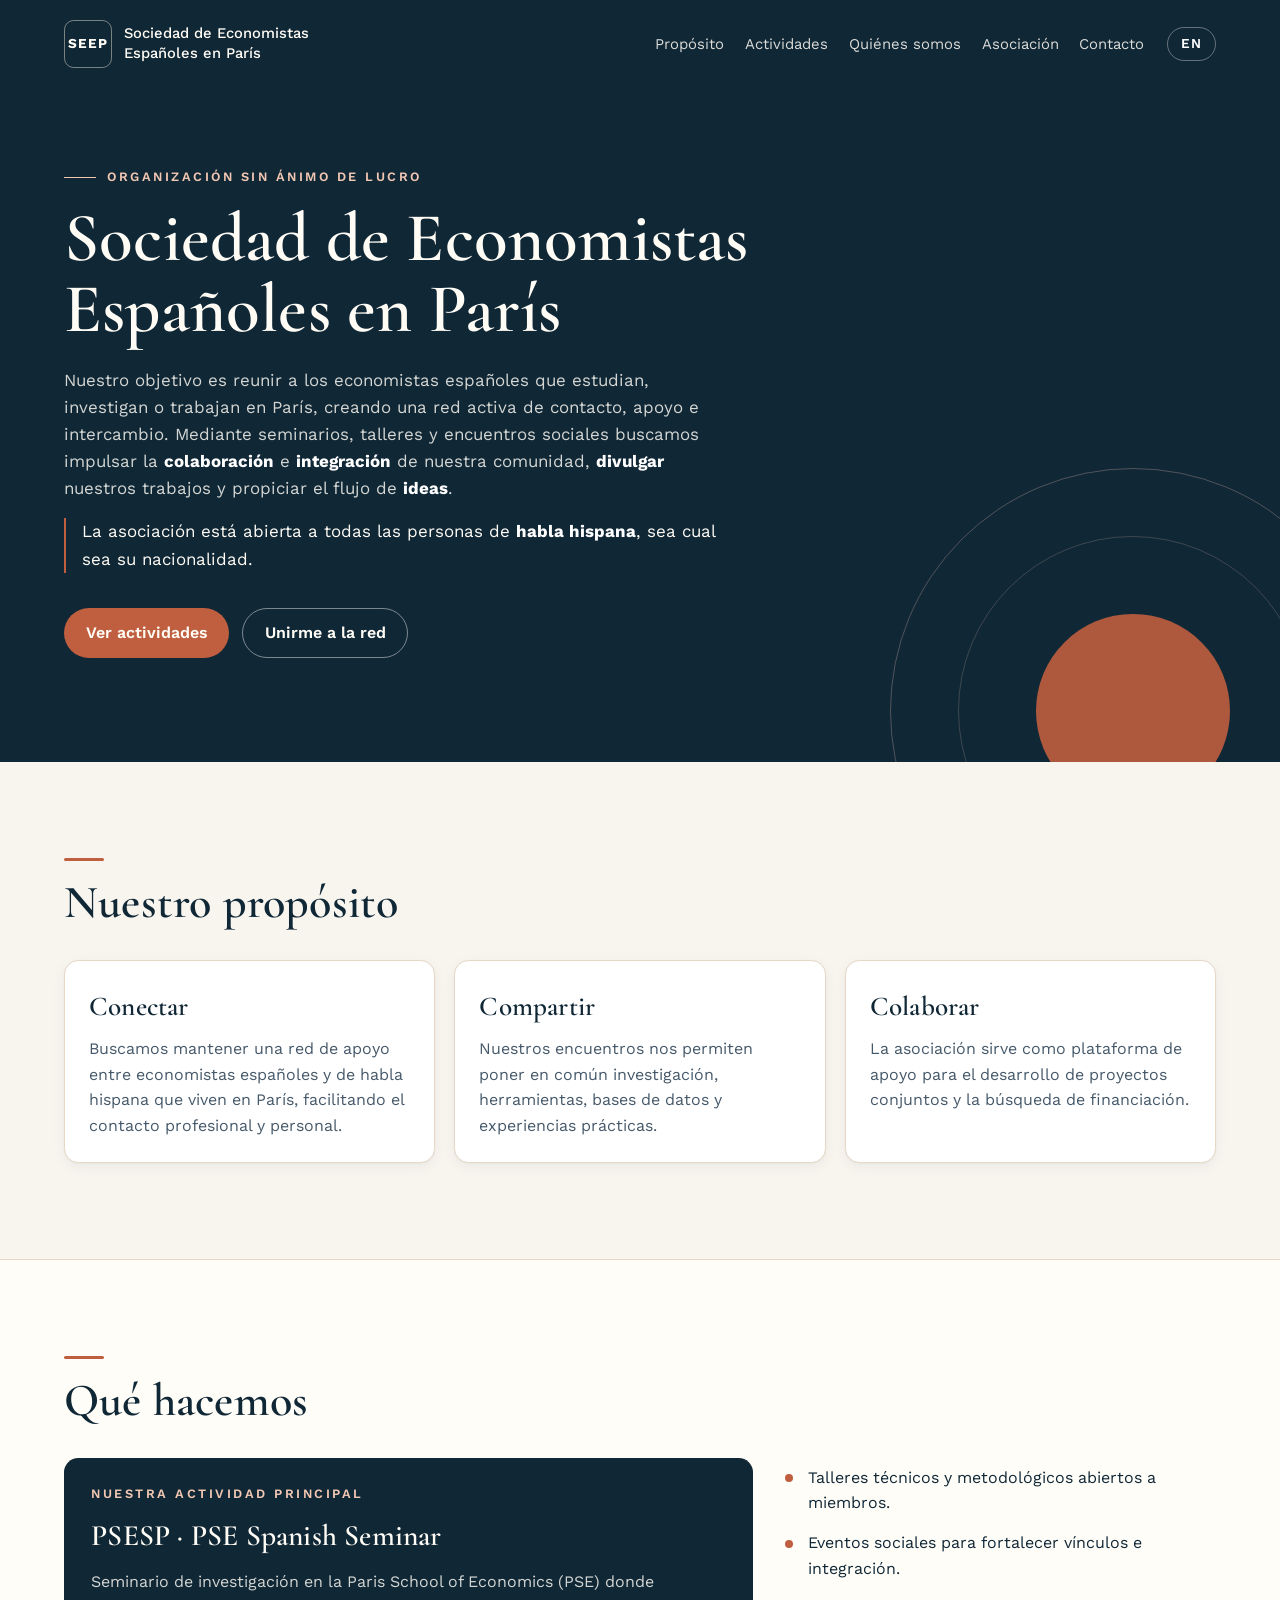
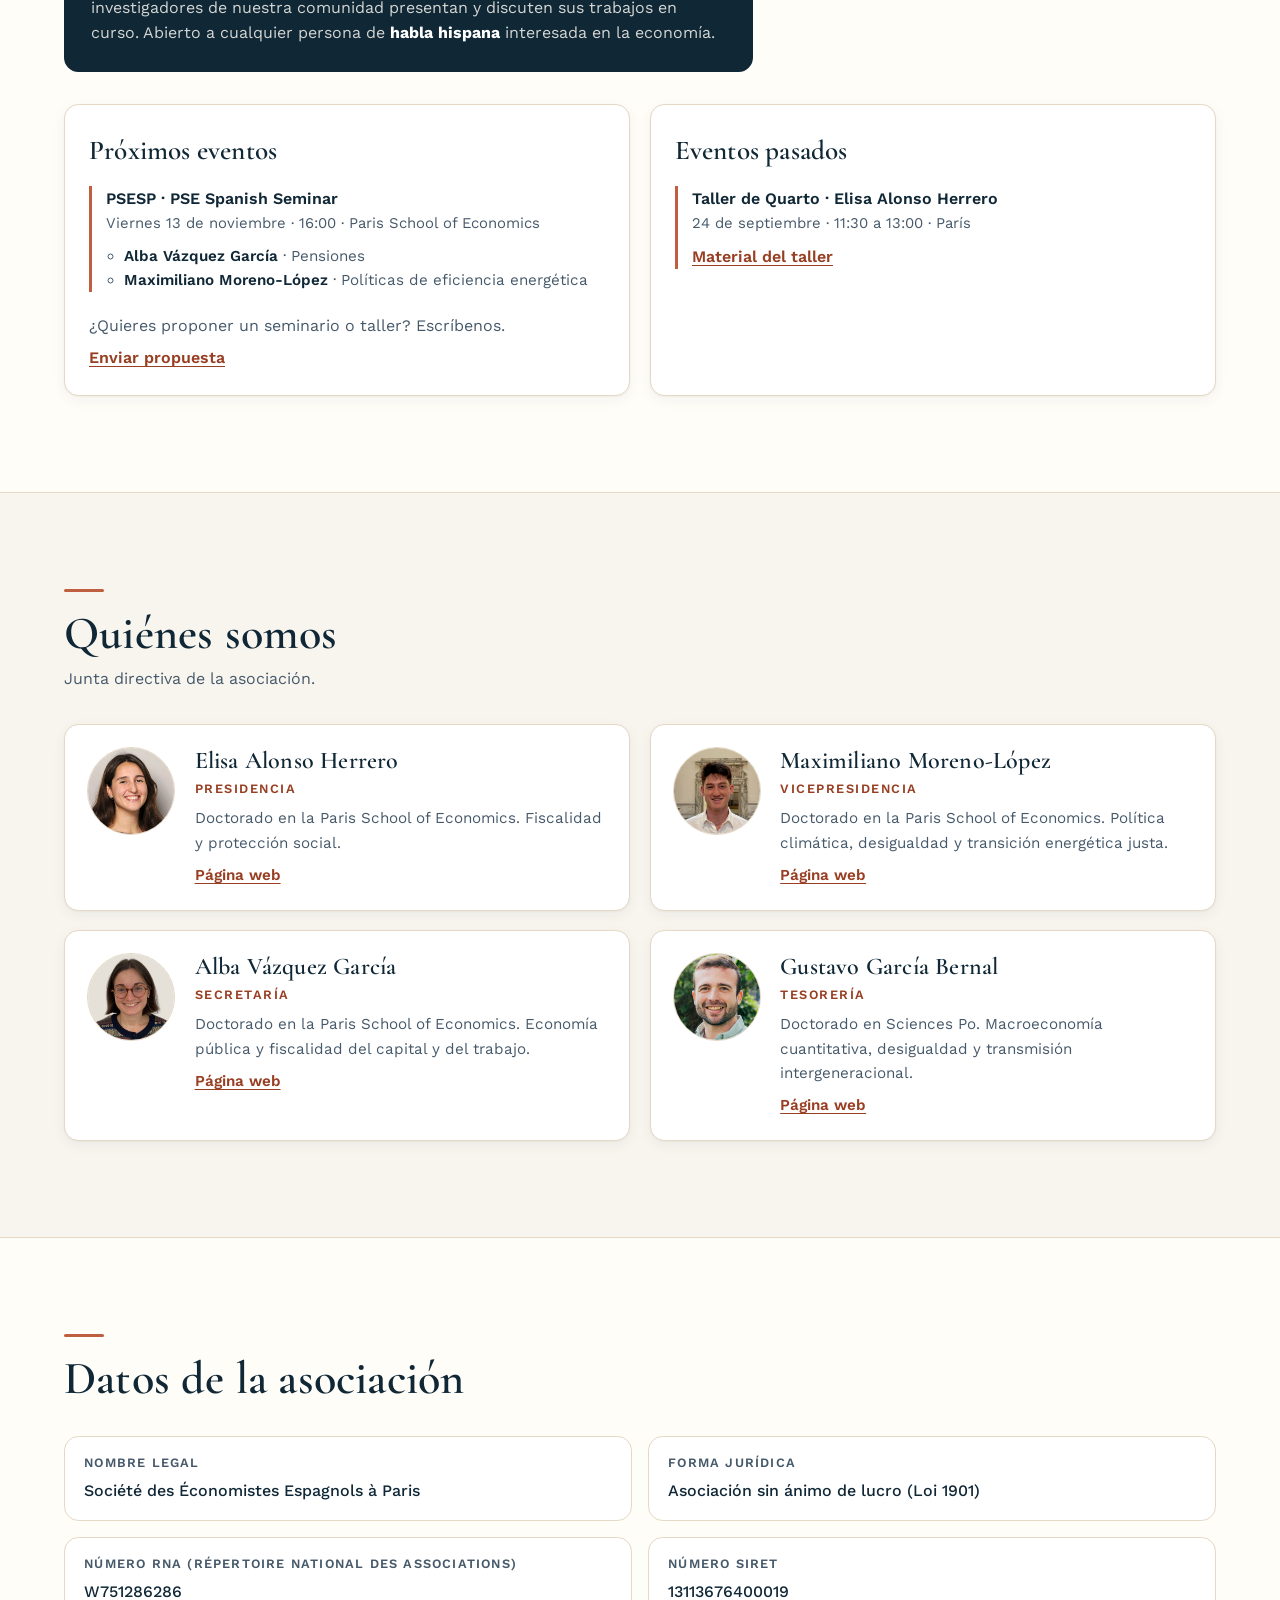
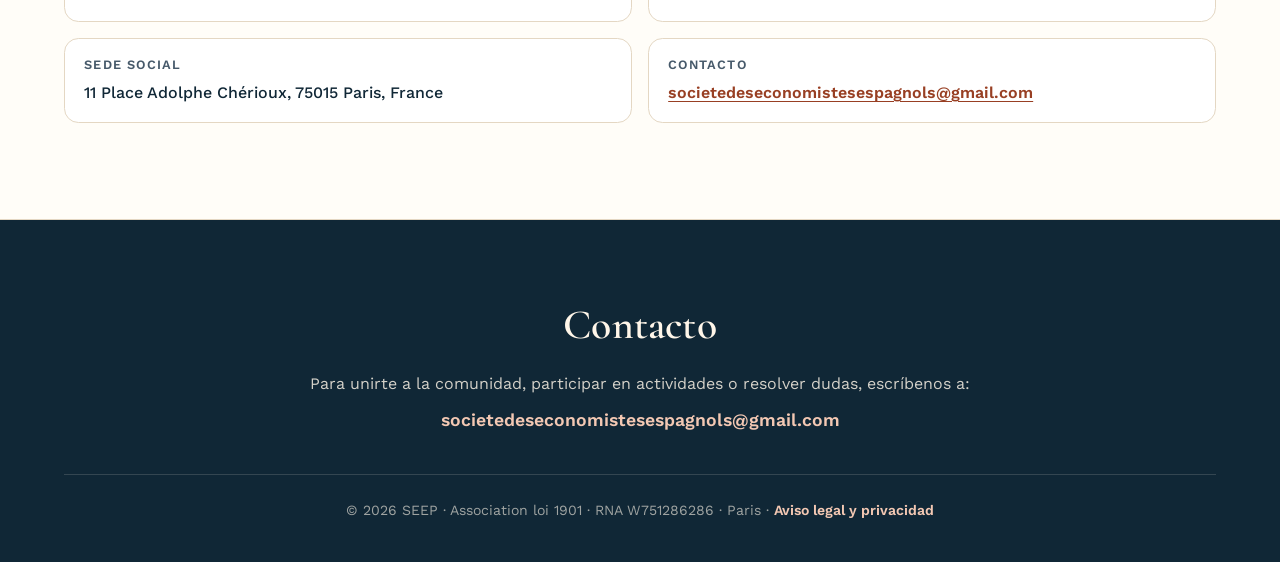
==== commit f01403ef: "Fotos de la junta y web de Gustavo Co-Authored-By: Claude Opus 5.5 <noreply@anthropic.com>" ====
--- a/index.html
+++ b/index.html
@@ -189,7 +189,7 @@
       </div>
       <div class="team-grid">
         <article class="member">
-          <div class="member-photo" aria-hidden="true">EA</div>
+          <img class="member-photo" src="img/equipo/elisa-alonso-herrero.jpg" alt="Elisa Alonso Herrero" width="88" height="88" loading="lazy" />
           <div>
             <h3>Elisa Alonso Herrero</h3>
             <p class="member-role" data-i18n="team.r1">Presidencia</p>
@@ -198,7 +198,7 @@
           </div>
         </article>
         <article class="member">
-          <img class="member-photo" src="img/equipo/maximiliano-moreno-lopez.jpg" alt="Maximiliano Moreno-López" width="96" height="96" loading="lazy" />
+          <img class="member-photo" src="img/equipo/maximiliano-moreno-lopez.jpg" alt="Maximiliano Moreno-López" width="88" height="88" loading="lazy" />
           <div>
             <h3>Maximiliano Moreno-López</h3>
             <p class="member-role" data-i18n="team.r2">Vicepresidencia</p>
@@ -207,7 +207,7 @@
           </div>
         </article>
         <article class="member">
-          <div class="member-photo" aria-hidden="true">AV</div>
+          <img class="member-photo" src="img/equipo/alba-vazquez-garcia.jpg" alt="Alba Vázquez García" width="88" height="88" loading="lazy" />
           <div>
             <h3>Alba Vázquez García</h3>
             <p class="member-role" data-i18n="team.r3">Secretaría</p>
@@ -216,12 +216,12 @@
           </div>
         </article>
         <article class="member">
-          <div class="member-photo" aria-hidden="true">GG</div>
+          <img class="member-photo" src="img/equipo/gustavo-garcia-bernal.jpg" alt="Gustavo García Bernal" width="88" height="88" loading="lazy" />
           <div>
             <h3>Gustavo García Bernal</h3>
             <p class="member-role" data-i18n="team.r4">Tesorería</p>
-            <p class="member-bio" data-i18n="team.b4">Doctorado en el Departamento de Economía de Sciences Po.</p>
-            <a class="member-link" href="https://github.com/TavoJGB" target="_blank" rel="noopener noreferrer">GitHub</a>
+            <p class="member-bio" data-i18n="team.b4">Doctorado en Sciences Po. Macroeconomía cuantitativa, desigualdad y transmisión intergeneracional.</p>
+            <a class="member-link" href="https://garciabernal.github.io/" target="_blank" rel="noopener noreferrer" data-i18n="team.web">Página web</a>
           </div>
         </article>
       </div>
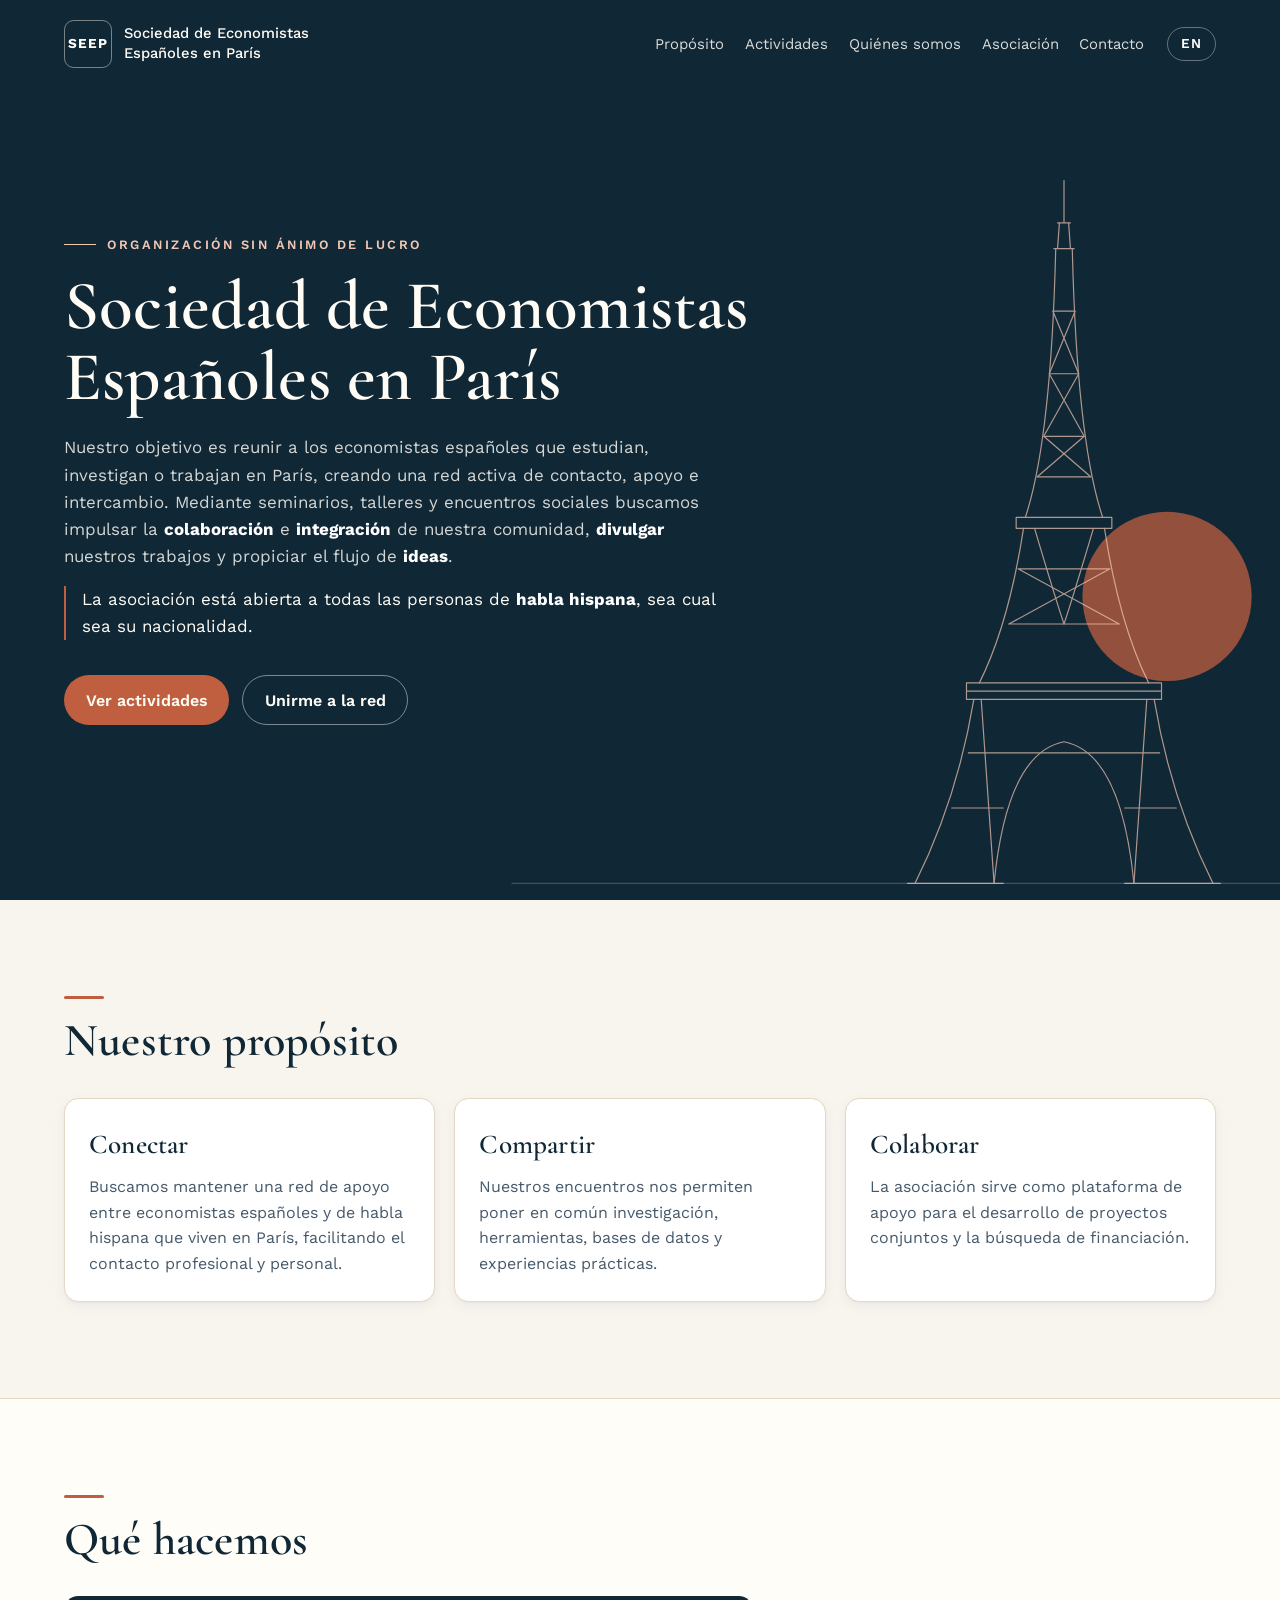
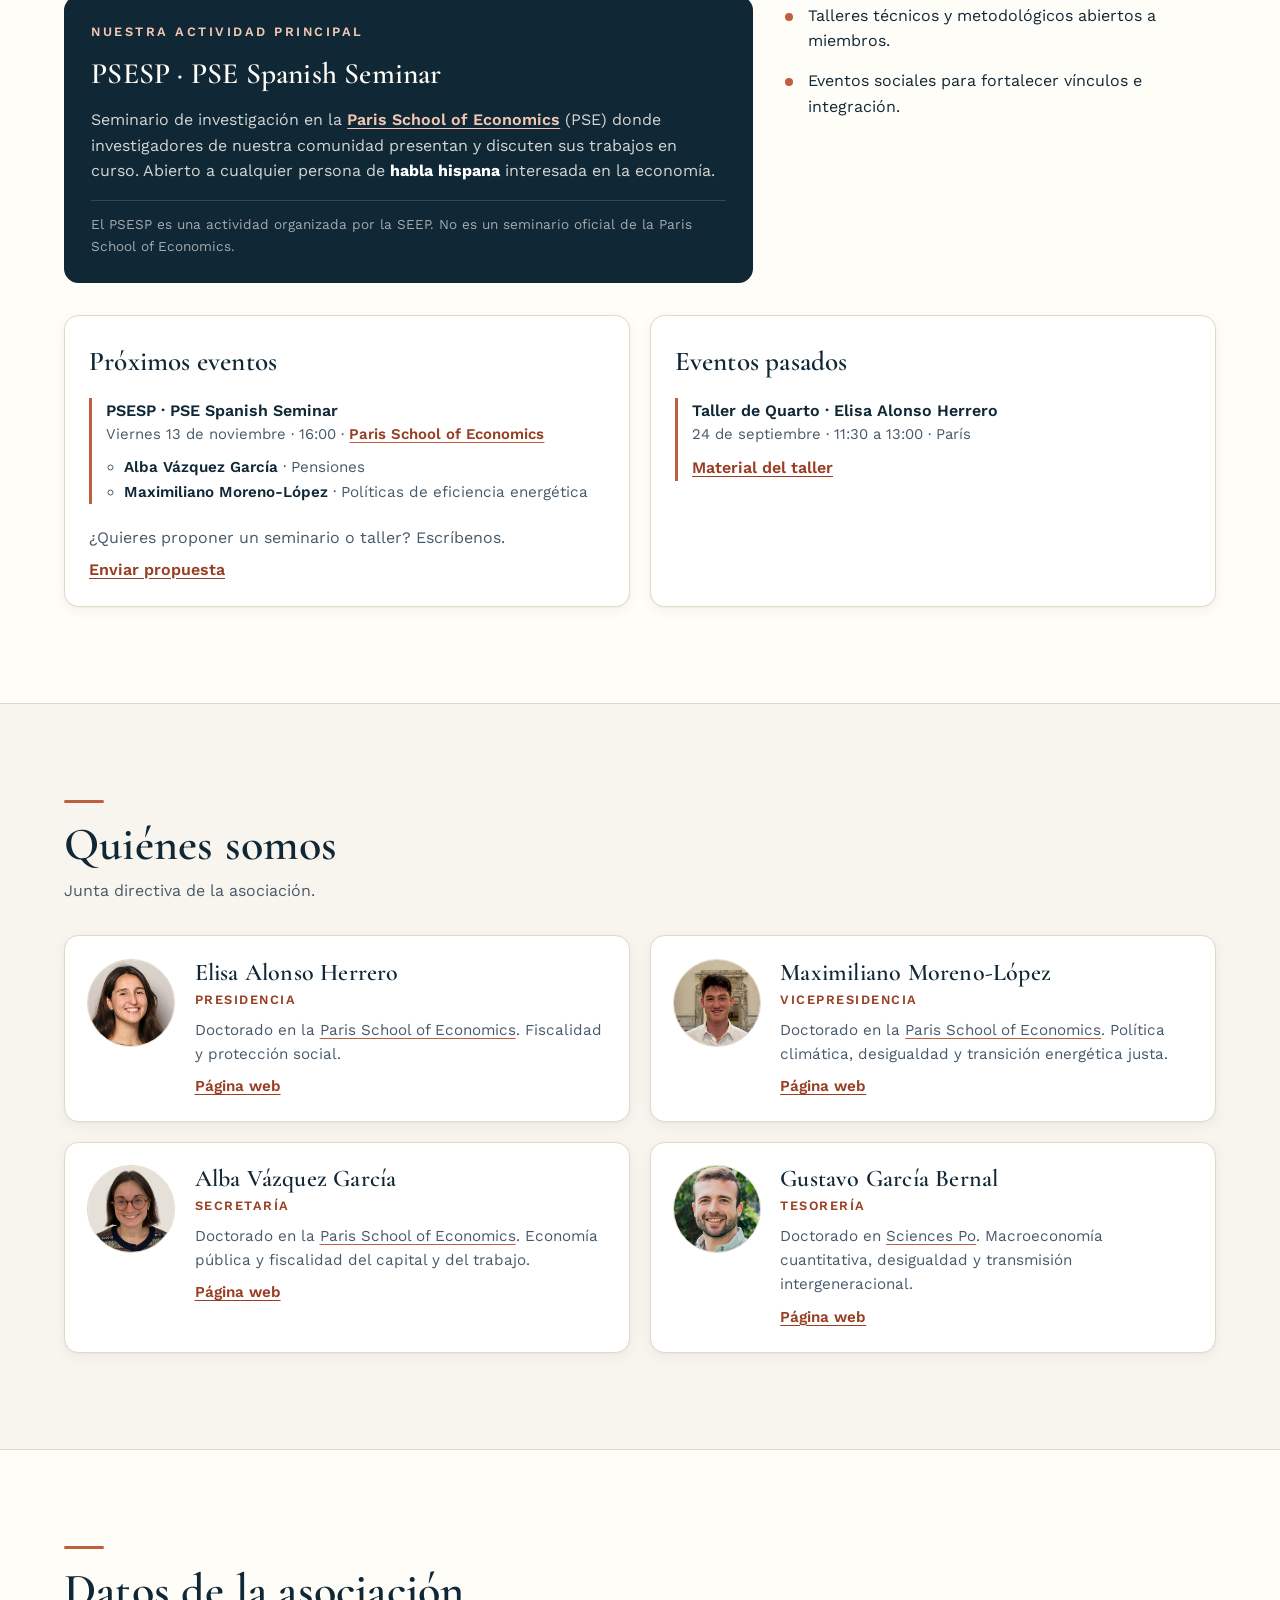
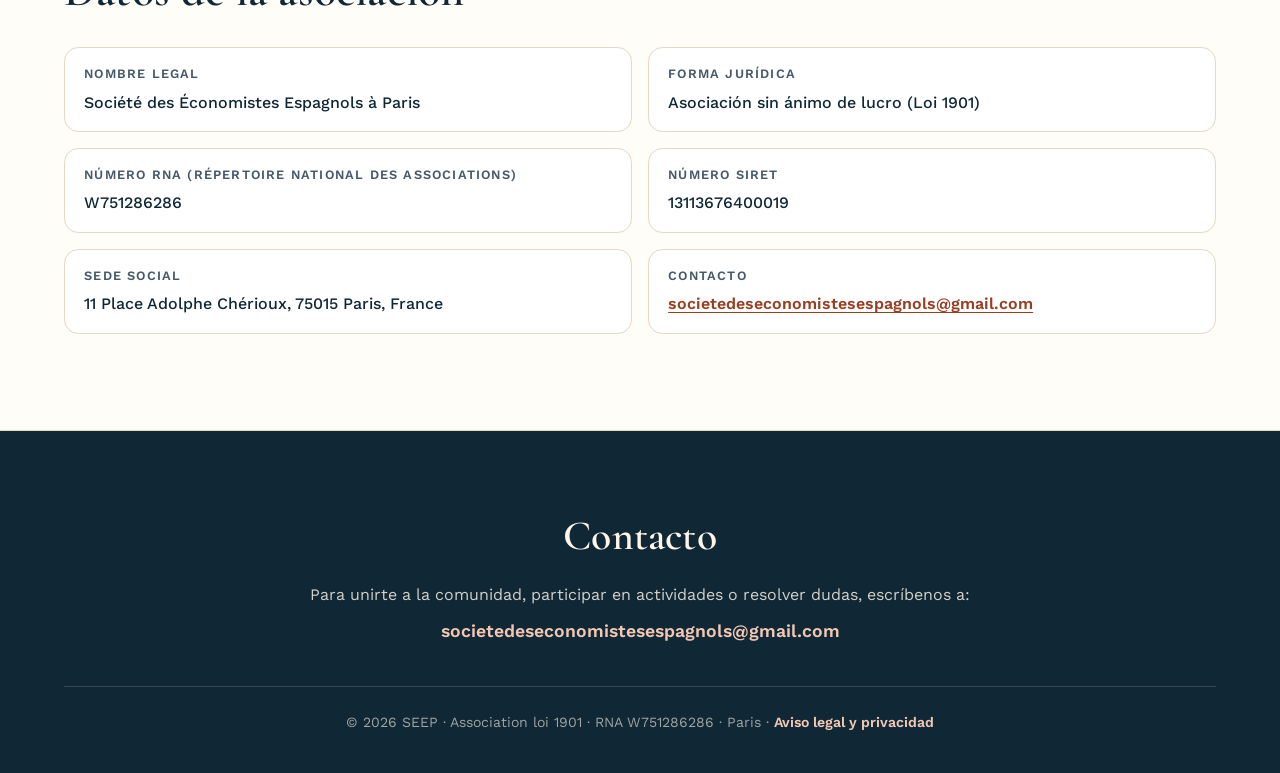
==== commit 3ccc1099: "Aviso del PSESP, enlaces a PSE y Sciences Po y Torre Eiffel en la portada - Aviso: el PSESP es una a" ====
--- a/index.html
+++ b/index.html
@@ -89,7 +89,32 @@
         <a class="btn btn-secondary" href="#contacto" data-i18n="hero.cta2">Unirme a la red</a>
       </div>
     </div>
-    <div class="hero-shape" aria-hidden="true"></div>
+    <svg class="hero-art" viewBox="0 0 400 800" aria-hidden="true" focusable="false">
+      <circle class="hero-sun" cx="312" cy="470" r="92" />
+      <g class="tower">
+        <!-- Antena y remate -->
+        <path d="M200 18 V64 M193 64 H207 M195 64 L193 92 M205 64 L207 92 M189 92 H211" />
+        <!-- Fuste superior -->
+        <path d="M191 92 Q186 300 158 384 M209 92 Q214 300 242 384" />
+        <path d="M188 160 H212 M184 228 H216 M178 296 H222 M171 340 H229" />
+        <path d="M188 160 L216 228 M212 160 L184 228 M184 228 L222 296 M216 228 L178 296 M178 296 L229 340 M222 296 L171 340" />
+        <!-- Segunda plataforma -->
+        <path d="M148 384 H252 M148 396 H252 M148 384 V396 M252 384 V396" />
+        <!-- Tramo medio -->
+        <path d="M156 396 Q140 500 108 564 M244 396 Q260 500 292 564" />
+        <path d="M168 396 Q190 470 200 500 Q210 470 232 396" />
+        <path d="M150 440 H250 M140 500 H260 M150 440 L260 500 M250 440 L140 500" />
+        <!-- Primera plataforma -->
+        <path d="M94 564 H306 M94 582 H306 M94 564 V582 M306 564 V582 M94 573 H306" />
+        <!-- Base y arco -->
+        <path d="M102 582 Q84 690 38 782 M298 582 Q316 690 362 782" />
+        <path d="M124 782 Q138 640 200 628 Q262 640 276 782" />
+        <path d="M110 582 L124 782 M290 582 L276 782" />
+        <path d="M30 782 H134 M266 782 H370" />
+        <path d="M96 640 H304 M78 700 H134 M266 700 H322" />
+      </g>
+      <path class="horizon" d="M-400 782 H800" />
+    </svg>
   </header>
 
   <main>
@@ -130,9 +155,13 @@
           <p class="eyebrow" data-i18n="act.main">Nuestra actividad principal</p>
           <h3>PSESP · PSE Spanish Seminar</h3>
           <p data-i18n="act.psesp">
-            Seminario de investigación en la Paris School of Economics (PSE) donde
+            Seminario de investigación en la <a href="https://www.parisschoolofeconomics.eu/" target="_blank" rel="noopener noreferrer">Paris School of Economics</a> (PSE) donde
             investigadores de nuestra comunidad presentan y discuten sus trabajos en curso.
             Abierto a cualquier persona de <b>habla hispana</b> interesada en la economía.
+          </p>
+          <p class="disclaimer" data-i18n="act.disclaimer">
+            El PSESP es una actividad organizada por la SEEP. No es un seminario oficial de la
+            Paris School of Economics.
           </p>
         </div>
         <ul class="activity-list">
@@ -148,7 +177,7 @@
             <li>
               <div>
                 <p class="event-title">PSESP · PSE Spanish Seminar</p>
-                <p class="event-meta" data-i18n="ev.e1.meta">Viernes 13 de noviembre · 16:00 · Paris School of Economics</p>
+                <p class="event-meta" data-i18n="ev.e1.meta">Viernes 13 de noviembre · 16:00 · <a href="https://www.parisschoolofeconomics.eu/" target="_blank" rel="noopener noreferrer">Paris School of Economics</a></p>
               </div>
               <ul class="event-talks">
                 <li><b>Alba Vázquez García</b> · <span data-i18n="ev.e1.t1">Pensiones</span></li>
@@ -193,7 +222,7 @@
           <div>
             <h3>Elisa Alonso Herrero</h3>
             <p class="member-role" data-i18n="team.r1">Presidencia</p>
-            <p class="member-bio" data-i18n="team.b1">Doctorado en la Paris School of Economics. Fiscalidad y protección social.</p>
+            <p class="member-bio" data-i18n="team.b1">Doctorado en la <a href="https://www.parisschoolofeconomics.eu/" target="_blank" rel="noopener noreferrer">Paris School of Economics</a>. Fiscalidad y protección social.</p>
             <a class="member-link" href="https://elisaalonsoh.github.io/" target="_blank" rel="noopener noreferrer" data-i18n="team.web">Página web</a>
           </div>
         </article>
@@ -202,7 +231,7 @@
           <div>
             <h3>Maximiliano Moreno-López</h3>
             <p class="member-role" data-i18n="team.r2">Vicepresidencia</p>
-            <p class="member-bio" data-i18n="team.b2">Doctorado en la Paris School of Economics. Política climática, desigualdad y transición energética justa.</p>
+            <p class="member-bio" data-i18n="team.b2">Doctorado en la <a href="https://www.parisschoolofeconomics.eu/" target="_blank" rel="noopener noreferrer">Paris School of Economics</a>. Política climática, desigualdad y transición energética justa.</p>
             <a class="member-link" href="https://maximilianomoreno-lopez.github.io" target="_blank" rel="noopener noreferrer" data-i18n="team.web">Página web</a>
           </div>
         </article>
@@ -211,7 +240,7 @@
           <div>
             <h3>Alba Vázquez García</h3>
             <p class="member-role" data-i18n="team.r3">Secretaría</p>
-            <p class="member-bio" data-i18n="team.b3">Doctorado en la Paris School of Economics. Economía pública y fiscalidad del capital y del trabajo.</p>
+            <p class="member-bio" data-i18n="team.b3">Doctorado en la <a href="https://www.parisschoolofeconomics.eu/" target="_blank" rel="noopener noreferrer">Paris School of Economics</a>. Economía pública y fiscalidad del capital y del trabajo.</p>
             <a class="member-link" href="https://avazquezgarcia.github.io/" target="_blank" rel="noopener noreferrer" data-i18n="team.web">Página web</a>
           </div>
         </article>
@@ -220,7 +249,7 @@
           <div>
             <h3>Gustavo García Bernal</h3>
             <p class="member-role" data-i18n="team.r4">Tesorería</p>
-            <p class="member-bio" data-i18n="team.b4">Doctorado en Sciences Po. Macroeconomía cuantitativa, desigualdad y transmisión intergeneracional.</p>
+            <p class="member-bio" data-i18n="team.b4">Doctorado en <a href="https://www.sciencespo.fr/department-economics/" target="_blank" rel="noopener noreferrer">Sciences Po</a>. Macroeconomía cuantitativa, desigualdad y transmisión intergeneracional.</p>
             <a class="member-link" href="https://garciabernal.github.io/" target="_blank" rel="noopener noreferrer" data-i18n="team.web">Página web</a>
           </div>
         </article>
--- a/styles.css
+++ b/styles.css
@@ -56,39 +56,48 @@
 .hero {
   position: relative;
   overflow: hidden;
-  padding: 1.25rem var(--pad-x) clamp(4rem, 9vw, 6.5rem);
+  display: flex;
+  flex-direction: column;
+  min-height: 100vh;
+  min-height: 100svh;
+  padding: 1.25rem var(--pad-x) clamp(3rem, 7vw, 5rem);
   background: var(--navy);
   color: #fffcf5;
 }
 
-/* Anillos nítidos como detalle decorativo */
-.hero-shape {
+/* Dibujo de la Torre Eiffel en línea fina, con un "sol" detrás */
+.hero-art {
   position: absolute;
-  width: clamp(18rem, 38vw, 34rem);
-  aspect-ratio: 1;
-  right: max(-8rem, calc((100% - var(--content)) / 2 - 10rem));
-  bottom: -12rem;
-  border-radius: 50%;
-  border: 1px solid rgba(243, 200, 179, 0.28);
+  z-index: 1;
+  right: max(0rem, calc((100% - var(--content)) / 2 - 2rem));
+  bottom: 0;
+  height: min(88%, 46rem);
+  width: auto;
+  overflow: visible;
   pointer-events: none;
 }
 
-.hero-shape::before,
-.hero-shape::after {
-  content: "";
-  position: absolute;
-  border-radius: 50%;
-}
-
-.hero-shape::before {
-  inset: 14%;
-  border: 1px solid rgba(243, 200, 179, 0.2);
-}
-
-.hero-shape::after {
-  inset: 30%;
-  background: var(--accent);
-  opacity: 0.9;
+.hero-art .tower path,
+.hero-art .horizon {
+  fill: none;
+  stroke: var(--accent-light);
+  stroke-width: 1.2;
+  stroke-linecap: round;
+  stroke-linejoin: round;
+  vector-effect: non-scaling-stroke;
+}
+
+.hero-art .tower {
+  opacity: 0.7;
+}
+
+.hero-art .horizon {
+  opacity: 0.25;
+}
+
+.hero-sun {
+  fill: var(--accent);
+  opacity: 0.75;
 }
 
 .topbar {
@@ -187,7 +196,8 @@
 .hero-content {
   position: relative;
   z-index: 2;
-  margin-top: clamp(3.5rem, 11vh, 7rem);
+  margin-block: auto;
+  padding-top: clamp(2.5rem, 8vh, 5rem);
   max-width: 46rem;
   animation: riseIn 0.8s ease-out both;
 }
@@ -370,12 +380,37 @@
   margin-bottom: 0.6rem;
 }
 
-.suggestion-box p:last-child {
+.suggestion-box h3 + p {
   color: rgba(255, 252, 245, 0.82);
 }
 
 .suggestion-box b {
   color: #fff;
+}
+
+.suggestion-box a {
+  color: var(--accent-light);
+  font-weight: 600;
+}
+
+.suggestion-box .disclaimer {
+  margin-top: 1rem;
+  padding-top: 0.8rem;
+  border-top: 1px solid rgba(255, 252, 245, 0.15);
+  font-size: 0.85rem;
+  color: rgba(255, 252, 245, 0.62);
+}
+
+/* Enlaces dentro de texto corrido (PSE, Sciences Po) */
+.member-bio a,
+.event-meta a {
+  color: inherit;
+  text-decoration-color: var(--accent);
+}
+
+.member-bio a:hover,
+.event-meta a:hover {
+  color: var(--accent-dark);
 }
 
 .activity-list {
@@ -726,11 +761,10 @@
     font-size: 0.85rem;
   }
 
-  .hero-shape {
-    width: 15rem;
-    right: -6rem;
-    bottom: -7rem;
-    opacity: 0.6;
+  .hero-art {
+    right: -5rem;
+    height: 62%;
+    opacity: 0.35;
   }
 }
 
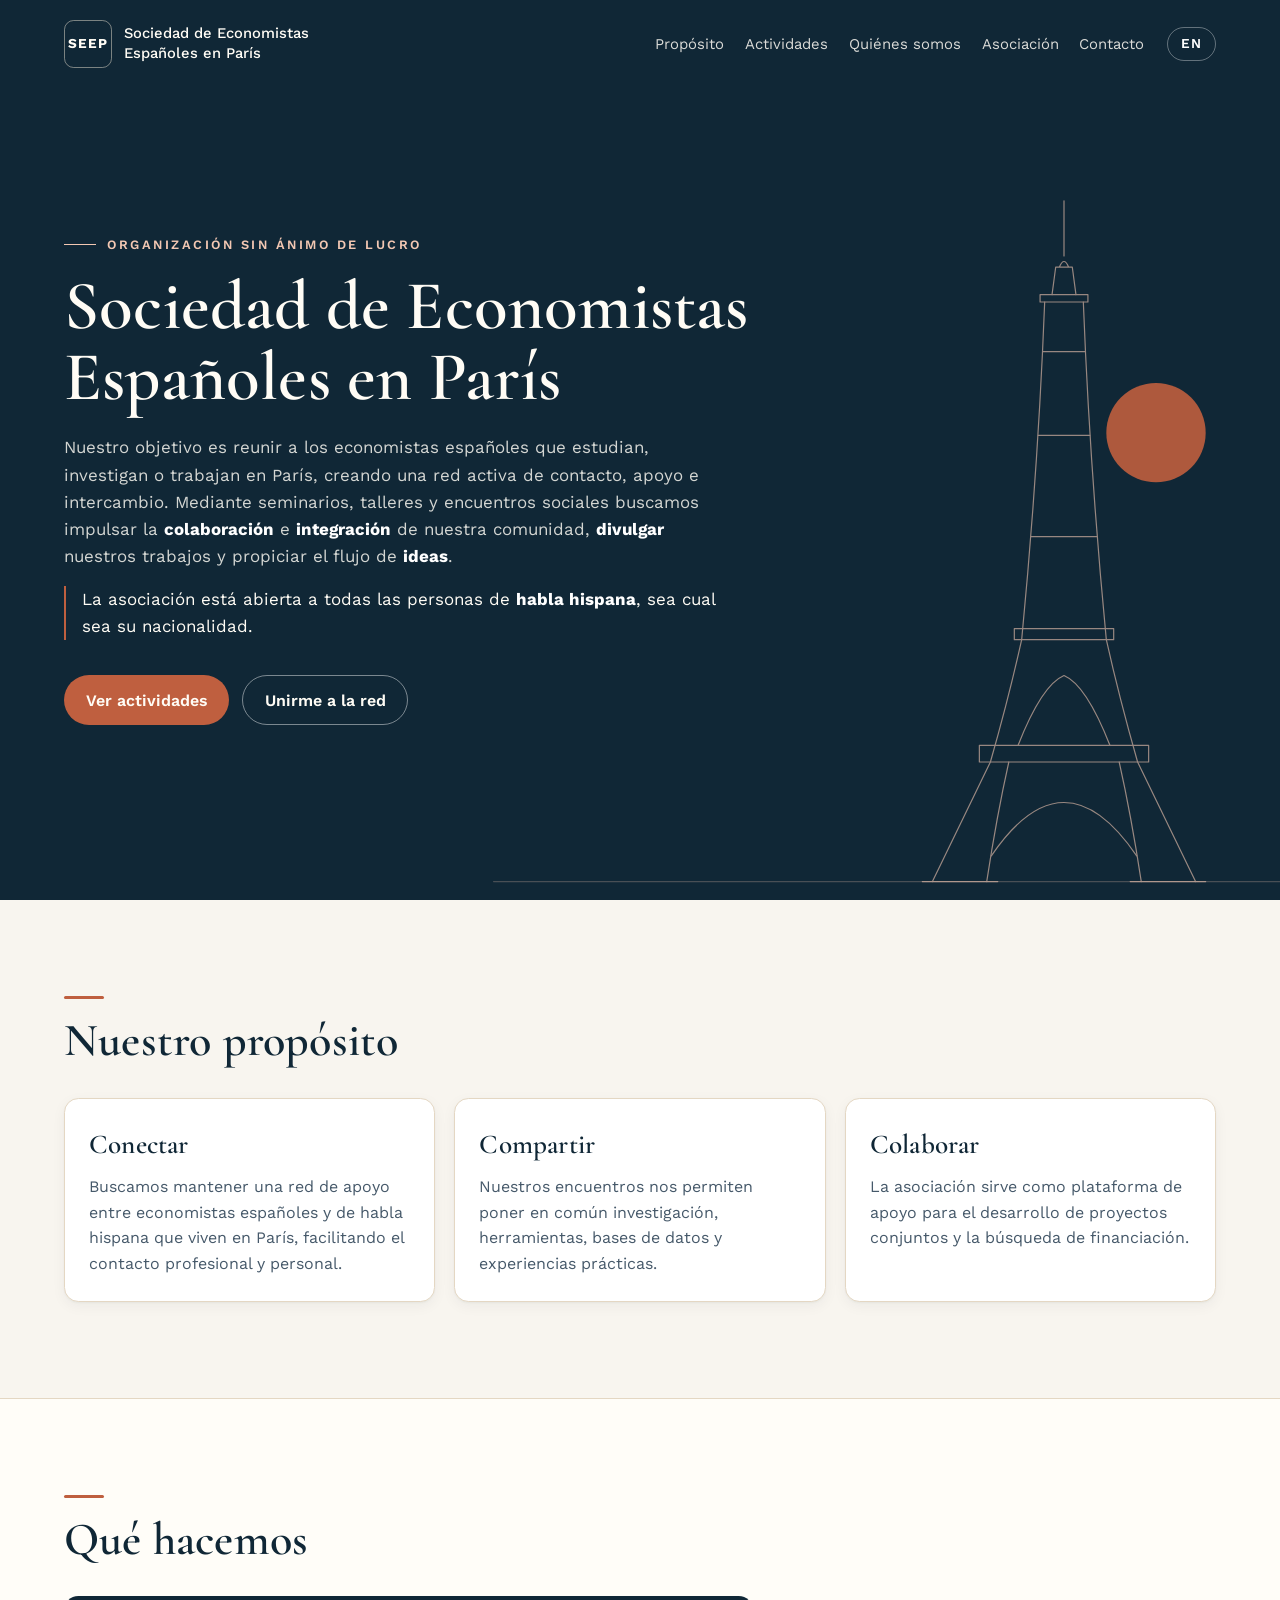
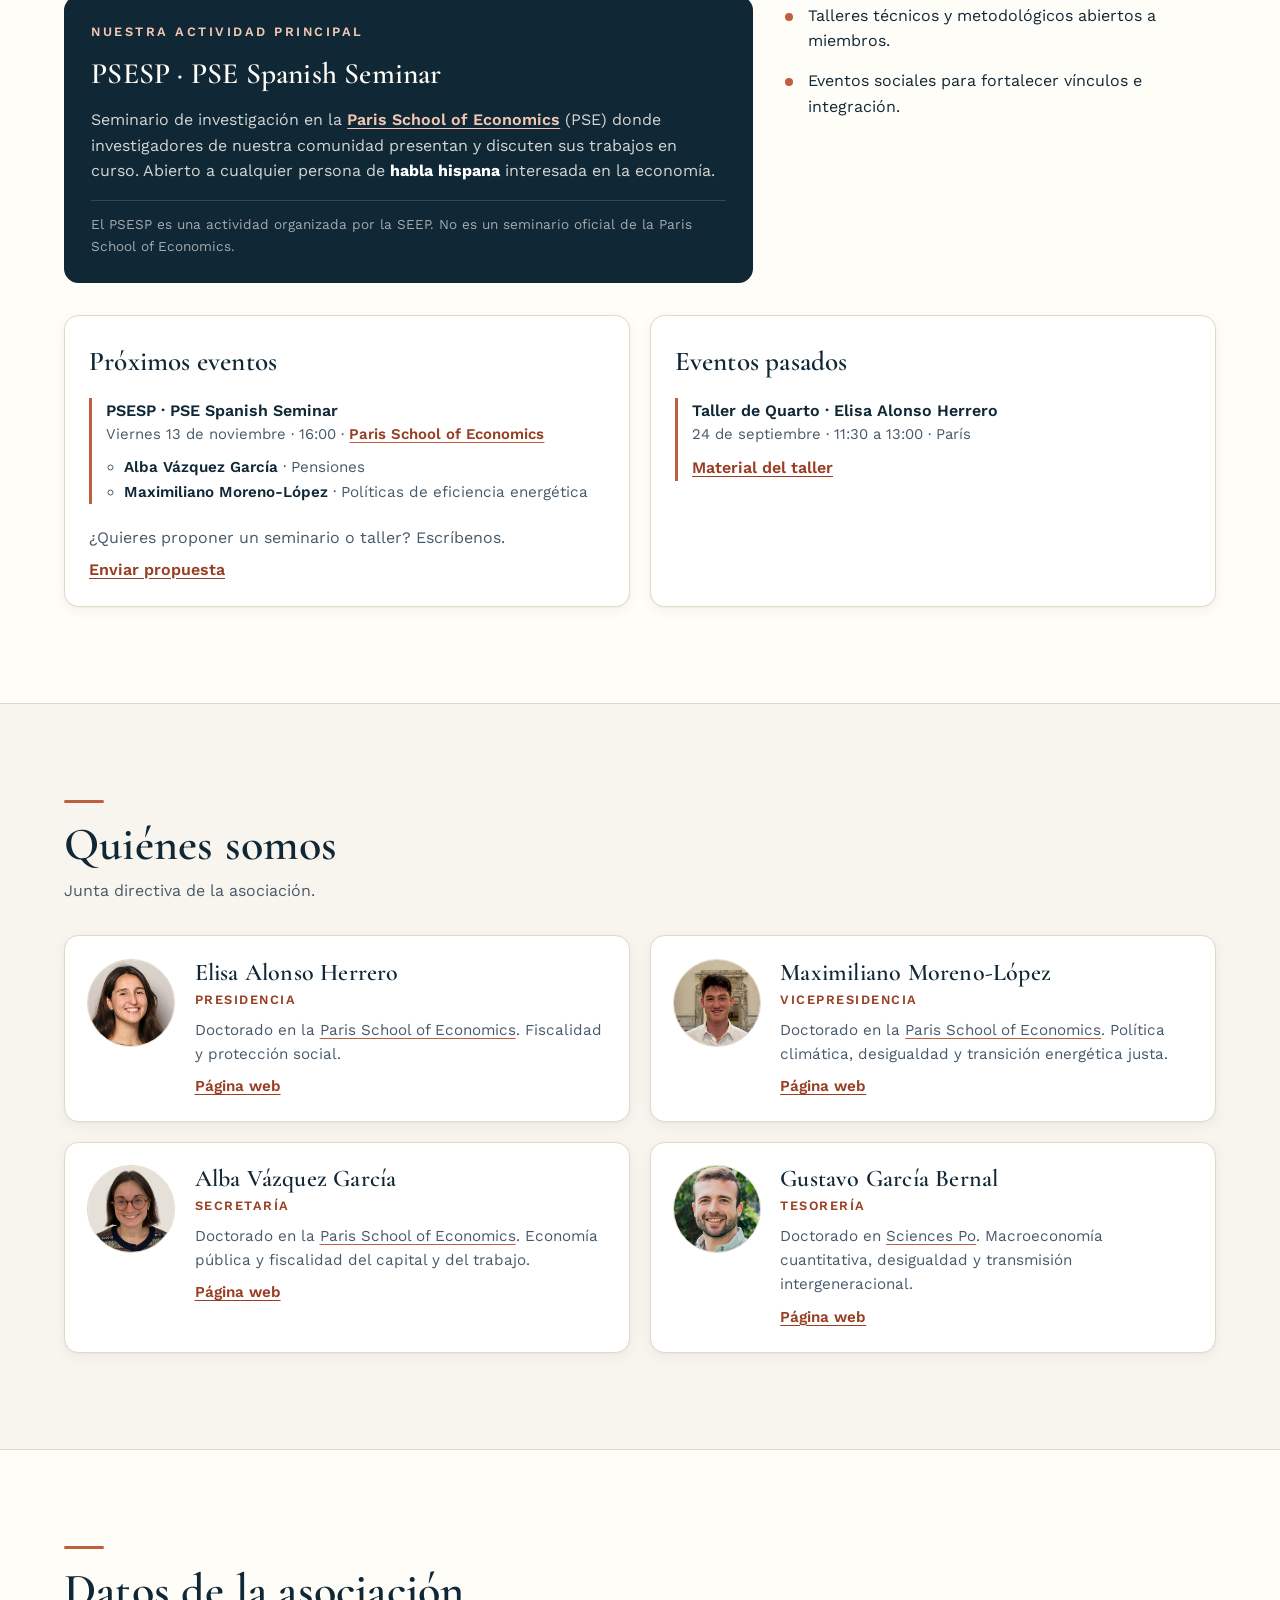
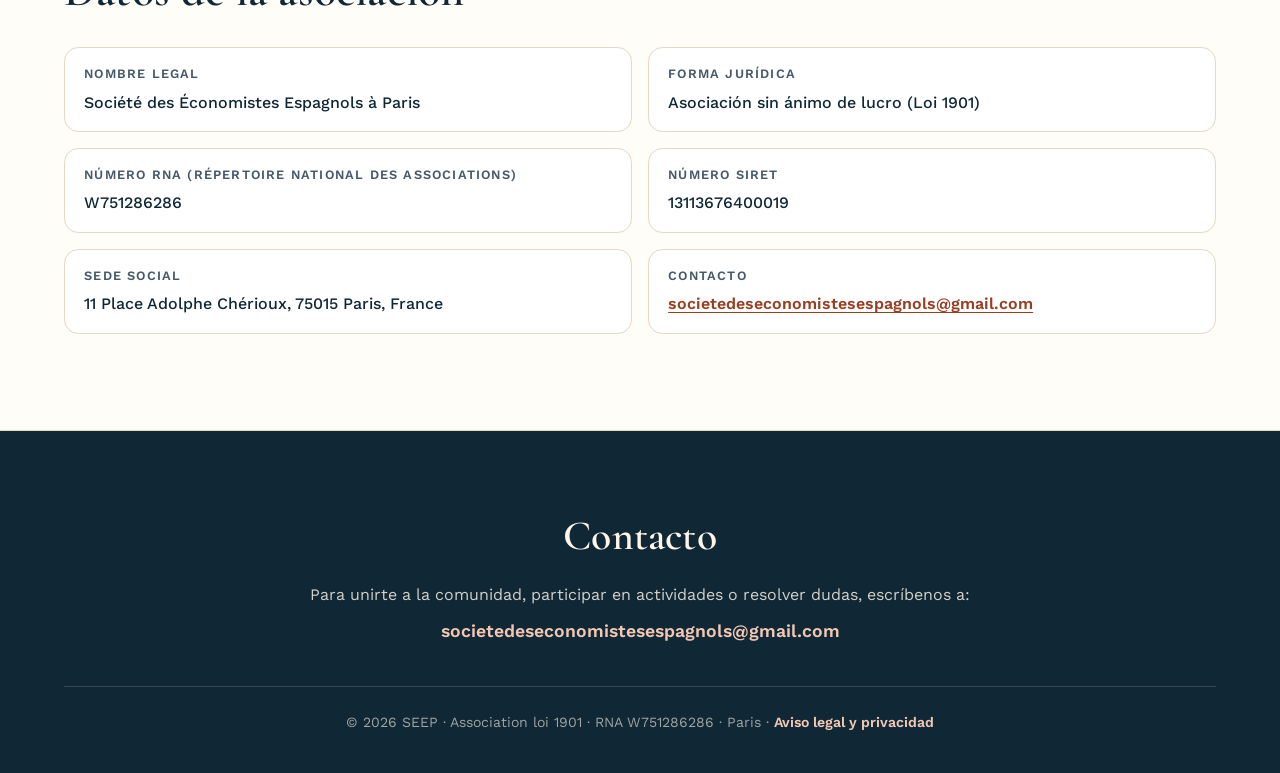
==== commit ea3e5881: "Redibujar la Torre Eiffel con proporciones reales y más sobria Co-Authored-By: Claude Opus 5.5 <nore" ====
--- a/index.html
+++ b/index.html
@@ -90,30 +90,28 @@
       </div>
     </div>
     <svg class="hero-art" viewBox="0 0 400 800" aria-hidden="true" focusable="false">
-      <circle class="hero-sun" cx="312" cy="470" r="92" />
+      <circle class="hero-sun" cx="300" cy="292" r="54" />
       <g class="tower">
-        <!-- Antena y remate -->
-        <path d="M200 18 V64 M193 64 H207 M195 64 L193 92 M205 64 L207 92 M189 92 H211" />
-        <!-- Fuste superior -->
-        <path d="M191 92 Q186 300 158 384 M209 92 Q214 300 242 384" />
-        <path d="M188 160 H212 M184 228 H216 M178 296 H222 M171 340 H229" />
-        <path d="M188 160 L216 228 M212 160 L184 228 M184 228 L222 296 M216 228 L178 296 M178 296 L229 340 M222 296 L171 340" />
+        <!-- Perfil exterior (proporciones reales: plataformas a 57, 115 y 276 m) -->
+        <path d="M57 780 Q92 708 120 650 Q140 580 154 517 Q172 330 179 150" />
+        <path d="M343 780 Q308 708 280 650 Q260 580 246 517 Q228 330 221 150" />
+        <!-- Patas y arco de la base -->
+        <path d="M116 780 Q127 708 140 650 M284 780 Q273 708 260 650" />
+        <path d="M121 752 Q200 636 279 752" />
+        <path d="M46 780 H128 M272 780 H354" />
+        <!-- Primera plataforma -->
+        <path d="M108 632 H292 M108 650 H292 M108 632 V650 M292 632 V650" />
+        <!-- Hueco entre la primera y la segunda plataforma -->
+        <path d="M150 632 Q176 566 200 556 Q224 566 250 632" />
         <!-- Segunda plataforma -->
-        <path d="M148 384 H252 M148 396 H252 M148 384 V396 M252 384 V396" />
-        <!-- Tramo medio -->
-        <path d="M156 396 Q140 500 108 564 M244 396 Q260 500 292 564" />
-        <path d="M168 396 Q190 470 200 500 Q210 470 232 396" />
-        <path d="M150 440 H250 M140 500 H260 M150 440 L260 500 M250 440 L140 500" />
-        <!-- Primera plataforma -->
-        <path d="M94 564 H306 M94 582 H306 M94 564 V582 M306 564 V582 M94 573 H306" />
-        <!-- Base y arco -->
-        <path d="M102 582 Q84 690 38 782 M298 582 Q316 690 362 782" />
-        <path d="M124 782 Q138 640 200 628 Q262 640 276 782" />
-        <path d="M110 582 L124 782 M290 582 L276 782" />
-        <path d="M30 782 H134 M266 782 H370" />
-        <path d="M96 640 H304 M78 700 H134 M266 700 H322" />
+        <path d="M146 505 H254 M146 517 H254 M146 505 V517 M254 505 V517" />
+        <!-- Tirantes del fuste -->
+        <path d="M164 405 H236 M172 295 H228 M177 204 H223" />
+        <!-- Tercera plataforma, linterna y antena -->
+        <path d="M174 142 H226 M174 150 H226 M174 142 V150 M226 142 V150" />
+        <path d="M187 142 L191 112 H209 L213 142 M195 112 Q200 100 205 112 M200 100 V40" />
       </g>
-      <path class="horizon" d="M-400 782 H800" />
+      <path class="horizon" d="M-420 780 H820" />
     </svg>
   </header>
 
--- a/styles.css
+++ b/styles.css
@@ -88,7 +88,7 @@
 }
 
 .hero-art .tower {
-  opacity: 0.7;
+  opacity: 0.6;
 }
 
 .hero-art .horizon {
@@ -97,7 +97,7 @@
 
 .hero-sun {
   fill: var(--accent);
-  opacity: 0.75;
+  opacity: 0.9;
 }
 
 .topbar {
@@ -764,7 +764,11 @@
   .hero-art {
     right: -5rem;
     height: 62%;
-    opacity: 0.35;
+    opacity: 0.3;
+  }
+
+  .hero-sun {
+    display: none;
   }
 }
 
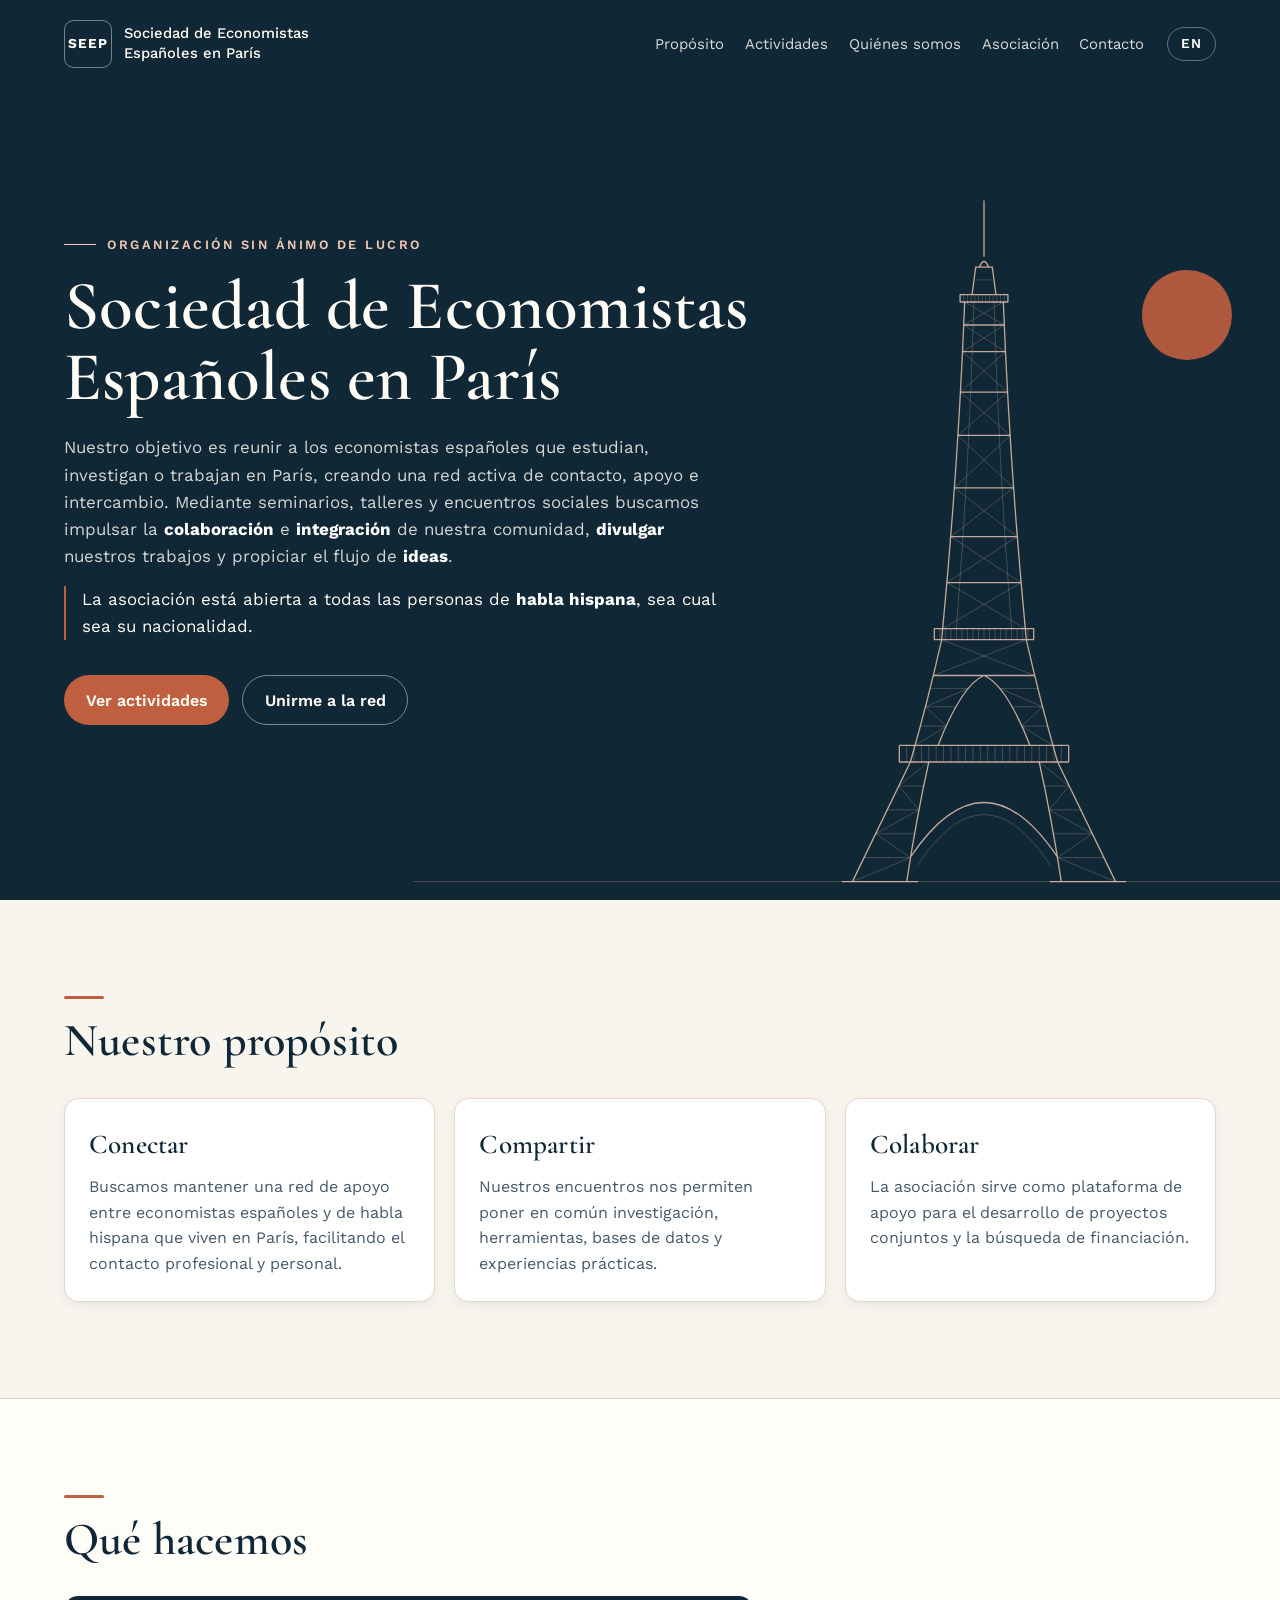
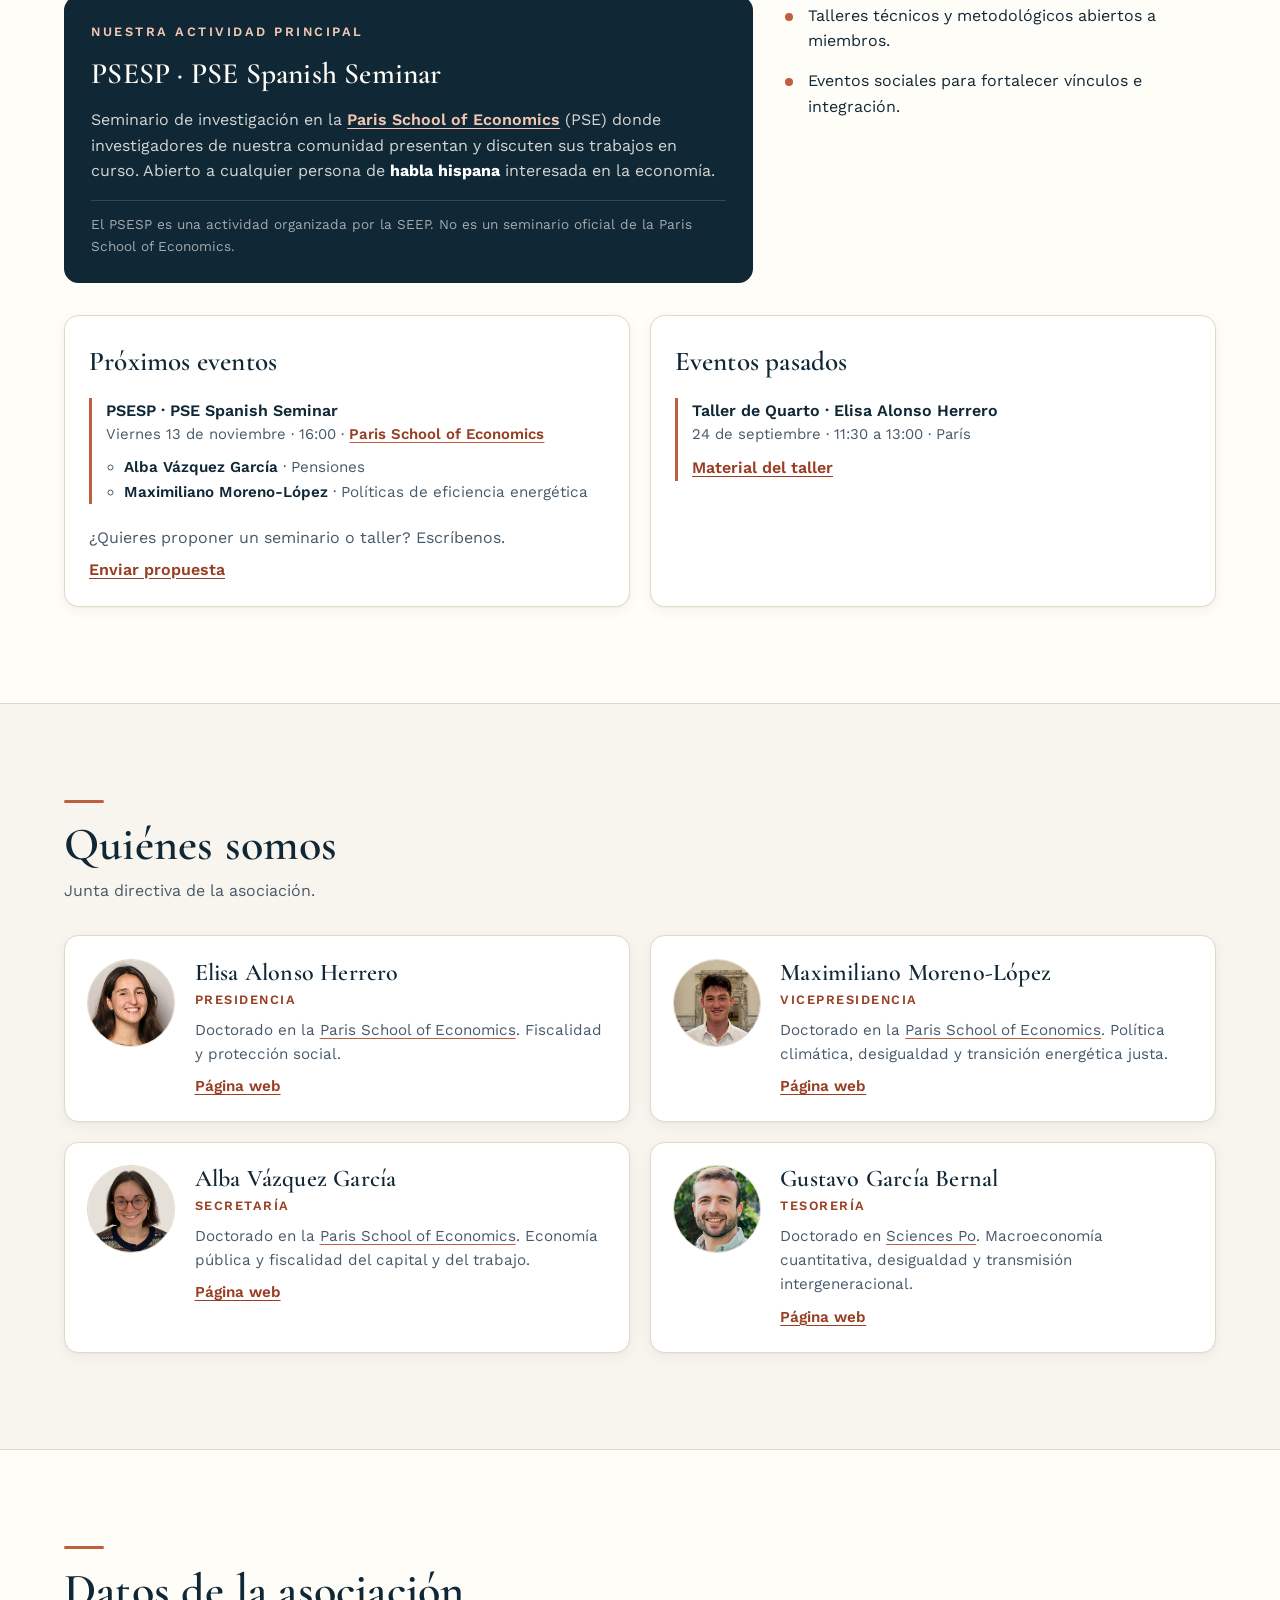
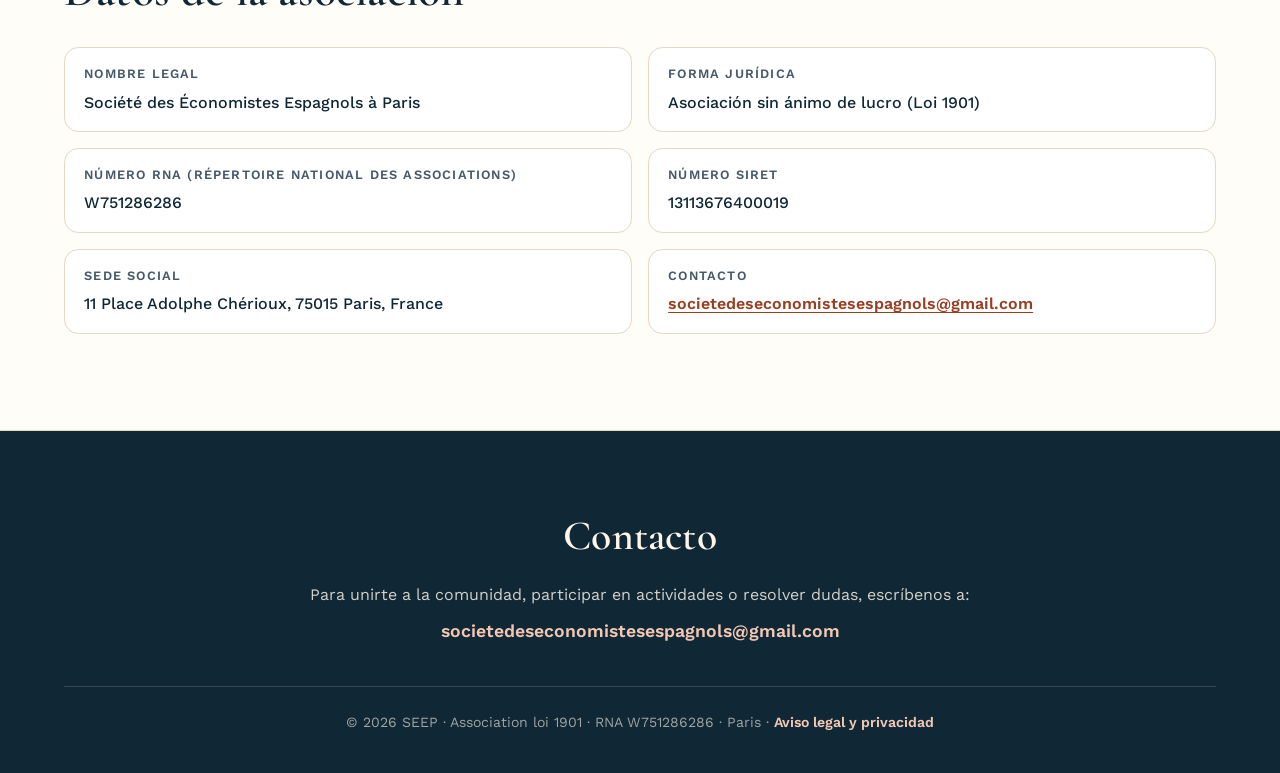
==== commit 45987b0f: "Torre Eiffel con celosía fina y sol separado a la derecha Co-Authored-By: Claude Opus 5.5 <noreply@a" ====
--- a/index.html
+++ b/index.html
@@ -89,27 +89,11 @@
         <a class="btn btn-secondary" href="#contacto" data-i18n="hero.cta2">Unirme a la red</a>
       </div>
     </div>
+    <div class="hero-sun" aria-hidden="true"></div>
     <svg class="hero-art" viewBox="0 0 400 800" aria-hidden="true" focusable="false">
-      <circle class="hero-sun" cx="300" cy="292" r="54" />
       <g class="tower">
-        <!-- Perfil exterior (proporciones reales: plataformas a 57, 115 y 276 m) -->
-        <path d="M57 780 Q92 708 120 650 Q140 580 154 517 Q172 330 179 150" />
-        <path d="M343 780 Q308 708 280 650 Q260 580 246 517 Q228 330 221 150" />
-        <!-- Patas y arco de la base -->
-        <path d="M116 780 Q127 708 140 650 M284 780 Q273 708 260 650" />
-        <path d="M121 752 Q200 636 279 752" />
-        <path d="M46 780 H128 M272 780 H354" />
-        <!-- Primera plataforma -->
-        <path d="M108 632 H292 M108 650 H292 M108 632 V650 M292 632 V650" />
-        <!-- Hueco entre la primera y la segunda plataforma -->
-        <path d="M150 632 Q176 566 200 556 Q224 566 250 632" />
-        <!-- Segunda plataforma -->
-        <path d="M146 505 H254 M146 517 H254 M146 505 V517 M254 505 V517" />
-        <!-- Tirantes del fuste -->
-        <path d="M164 405 H236 M172 295 H228 M177 204 H223" />
-        <!-- Tercera plataforma, linterna y antena -->
-        <path d="M174 142 H226 M174 150 H226 M174 142 V150 M226 142 V150" />
-        <path d="M187 142 L191 112 H209 L213 142 M195 112 Q200 100 205 112 M200 100 V40" />
+        <path class="tower-main" d="M57 780 Q92 708 120 650 M116 780 Q127 708 140 650 M120 650 Q140 580 154 517 M154 517 Q172 330 179 150 M343 780 Q308 708 280 650 M284 780 Q273 708 260 650 M280 650 Q260 580 246 517 M246 517 Q228 330 221 150 M150 632 Q176 566 200 556 M200 556 Q224 566 250 632 M121 752 Q200 636 279 752 M46 780 H128 M272 780 H354 M144.9 556 H255.1 M159.7 455 H240.3 M163.8 405 H236.2 M167.8 352 H232.2 M171.6 295 H228.4 M174.4 248 H225.6 M176.7 204 H223.3 M178 175 H222 M108 632 H292 M108 650 H292 M108 632 V650 M292 632 V650 M146 505 H254 M146 517 H254 M146 505 V517 M254 505 V517 M174 142 H226 M174 150 H226 M174 142 V150 M226 142 V150 M187 142 L191 112 H209 L213 142 M195 112 Q200 100 205 112 M200 100 V40" />
+        <path class="tower-fine" d="M170 505 Q184 330 189 150 M230 505 Q216 330 211 150 M128 762 Q200 652 272 762 M57 780 L120.1 754 L82.3 728 L129.3 702 L107.4 676 L140 650 M69.6 754 H120.1 M82.3 728 H124.5 M94.9 702 H129.3 M107.4 676 H134.4 M343 780 L279.9 754 L317.7 728 L270.7 702 L292.6 676 L260 650 M330.4 754 H279.9 M317.7 728 H275.5 M305.1 702 H270.7 M292.6 676 H265.6 M125.1 632 L158.9 611 L136.4 590 L182.8 570 M130.8 611 H158.9 M136.4 590 H169.4 M141.5 570 H182.8 M274.9 632 L241.1 611 L263.6 590 L217.2 570 M269.2 611 H241.1 M263.6 590 H230.6 M258.5 570 H217.2 M144.9 556 L246 517 M255.1 556 L154 517 M155.1 505 L240.3 455 M244.9 505 L159.7 455 M159.7 455 L236.2 405 M240.3 455 L163.8 405 M163.8 405 L232.2 352 M236.2 405 L167.8 352 M167.8 352 L228.4 295 M232.2 352 L171.6 295 M171.6 295 L225.6 248 M228.4 295 L174.4 248 M174.4 248 L223.3 204 M225.6 248 L176.7 204 M176.7 204 L222 175 M223.3 204 L178 175 M178 175 L221 150 M222 175 L179 150 M116 632 V650 M124 632 V650 M132 632 V650 M140 632 V650 M148 632 V650 M156 632 V650 M164 632 V650 M172 632 V650 M180 632 V650 M188 632 V650 M196 632 V650 M204 632 V650 M212 632 V650 M220 632 V650 M228 632 V650 M236 632 V650 M244 632 V650 M252 632 V650 M260 632 V650 M268 632 V650 M276 632 V650 M284 632 V650 M152 505 V517 M158 505 V517 M164 505 V517 M170 505 V517 M176 505 V517 M182 505 V517 M188 505 V517 M194 505 V517 M200 505 V517 M206 505 V517 M212 505 V517 M218 505 V517 M224 505 V517 M230 505 V517 M236 505 V517 M242 505 V517 M248 505 V517 M178 142 V150 M182 142 V150 M186 142 V150 M190 142 V150 M194 142 V150 M198 142 V150 M202 142 V150 M206 142 V150 M210 142 V150 M214 142 V150 M218 142 V150 M222 142 V150 M193 126 H207" />
       </g>
       <path class="horizon" d="M-420 780 H820" />
     </svg>
--- a/styles.css
+++ b/styles.css
@@ -69,7 +69,7 @@
 .hero-art {
   position: absolute;
   z-index: 1;
-  right: max(0rem, calc((100% - var(--content)) / 2 - 2rem));
+  right: max(1rem, calc((100% - var(--content)) / 2 + 3rem));
   bottom: 0;
   height: min(88%, 46rem);
   width: auto;
@@ -77,27 +77,41 @@
   pointer-events: none;
 }
 
-.hero-art .tower path,
-.hero-art .horizon {
+.hero-art path {
   fill: none;
   stroke: var(--accent-light);
-  stroke-width: 1.2;
   stroke-linecap: round;
   stroke-linejoin: round;
   vector-effect: non-scaling-stroke;
 }
 
-.hero-art .tower {
-  opacity: 0.6;
+.hero-art .tower-main {
+  stroke-width: 1.3;
+  opacity: 0.8;
+}
+
+.hero-art .tower-fine {
+  stroke-width: 0.6;
+  opacity: 0.4;
 }
 
 .hero-art .horizon {
+  stroke-width: 1;
   opacity: 0.25;
 }
 
+/* Sol: va aparte del dibujo, más a la derecha */
 .hero-sun {
-  fill: var(--accent);
+  position: absolute;
+  z-index: 1;
+  top: 30%;
+  right: max(1.5rem, calc((100% - var(--content)) / 2 - 1rem));
+  width: clamp(4.5rem, 7vw, 6.5rem);
+  aspect-ratio: 1;
+  border-radius: 50%;
+  background: var(--accent);
   opacity: 0.9;
+  pointer-events: none;
 }
 
 .topbar {
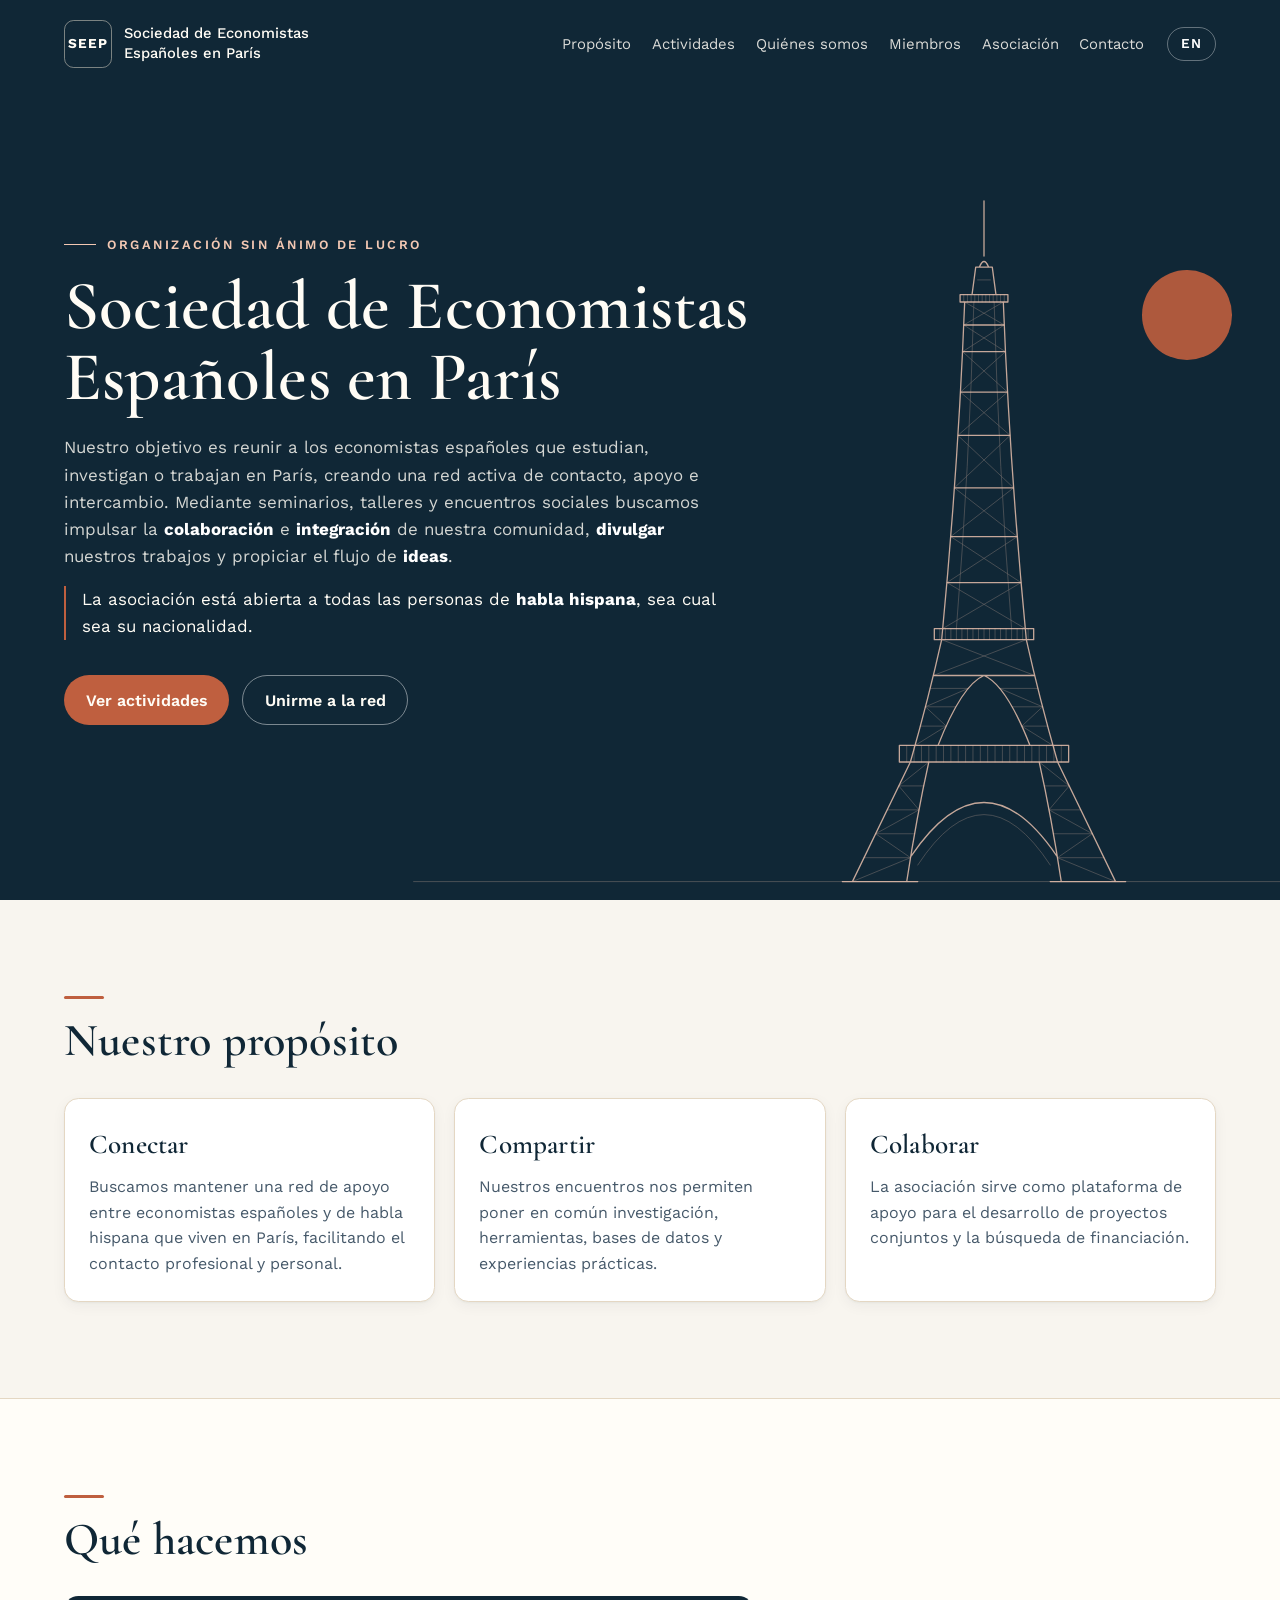
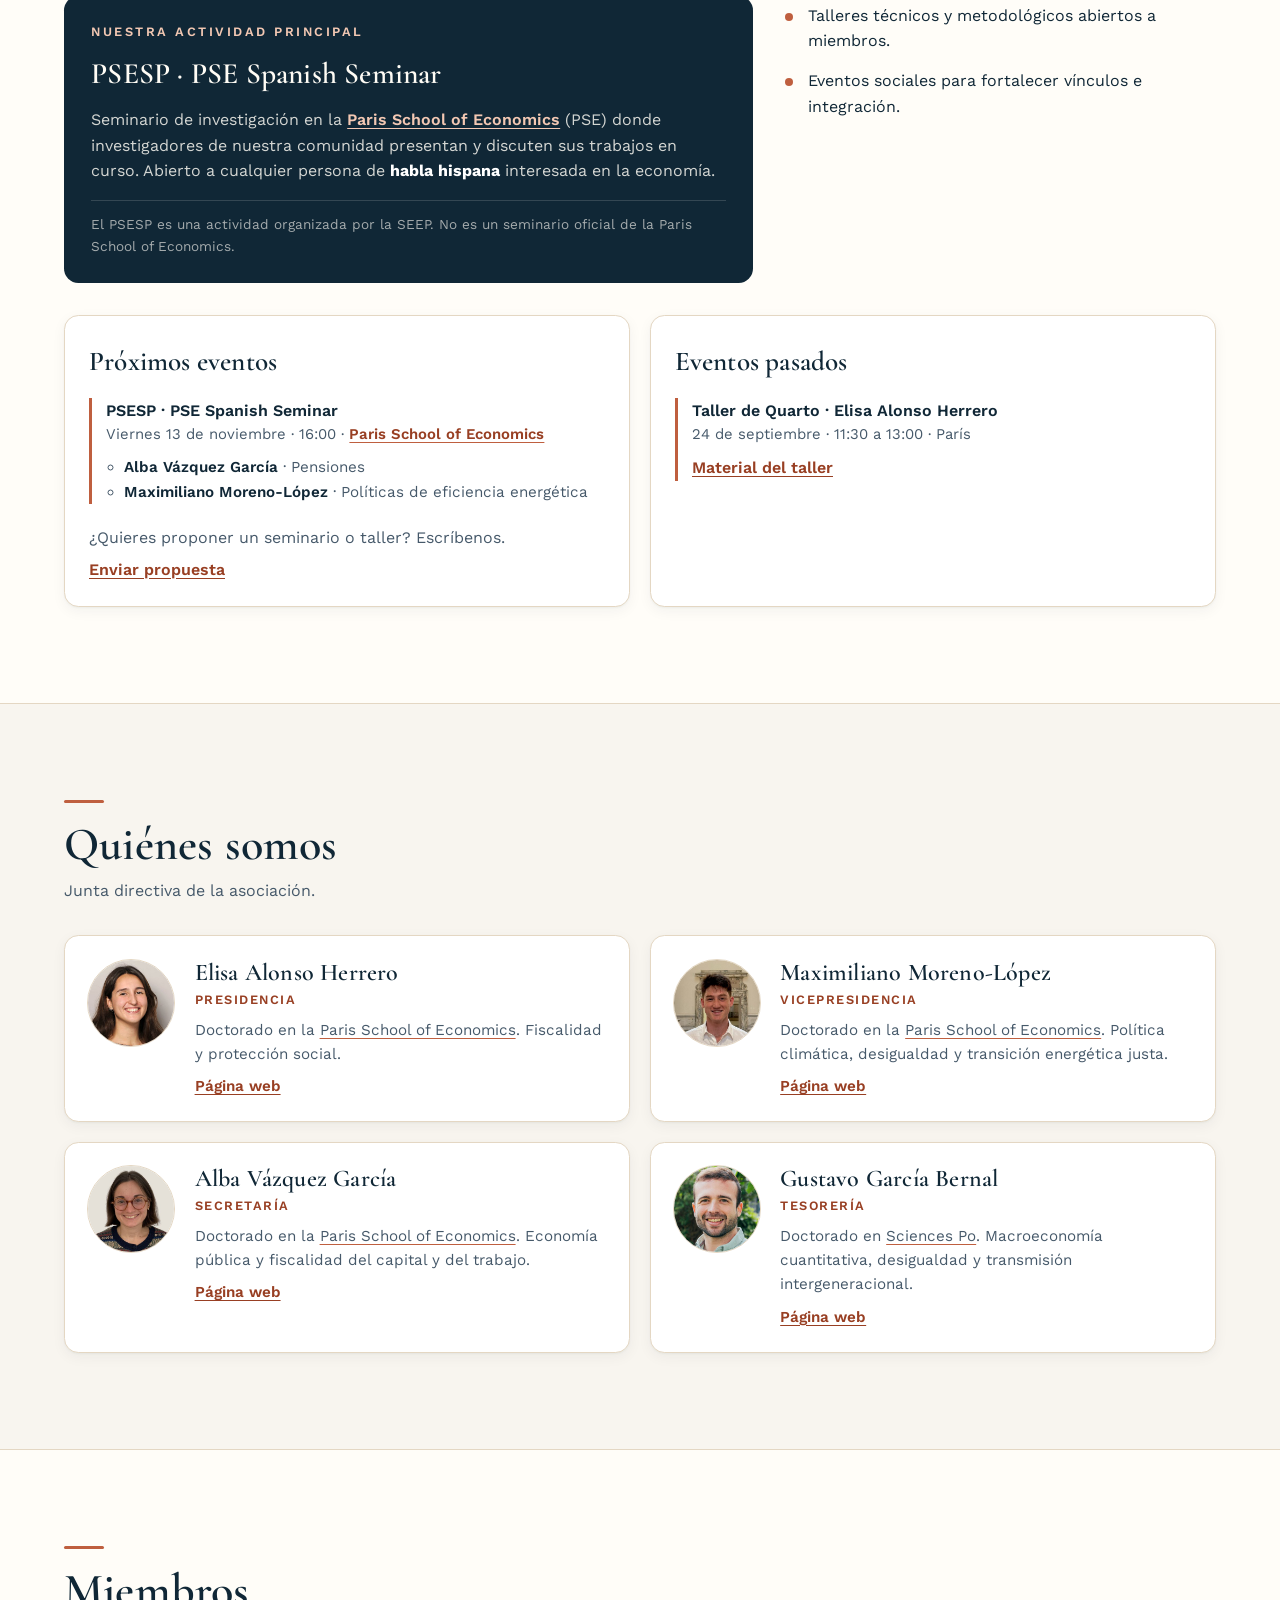
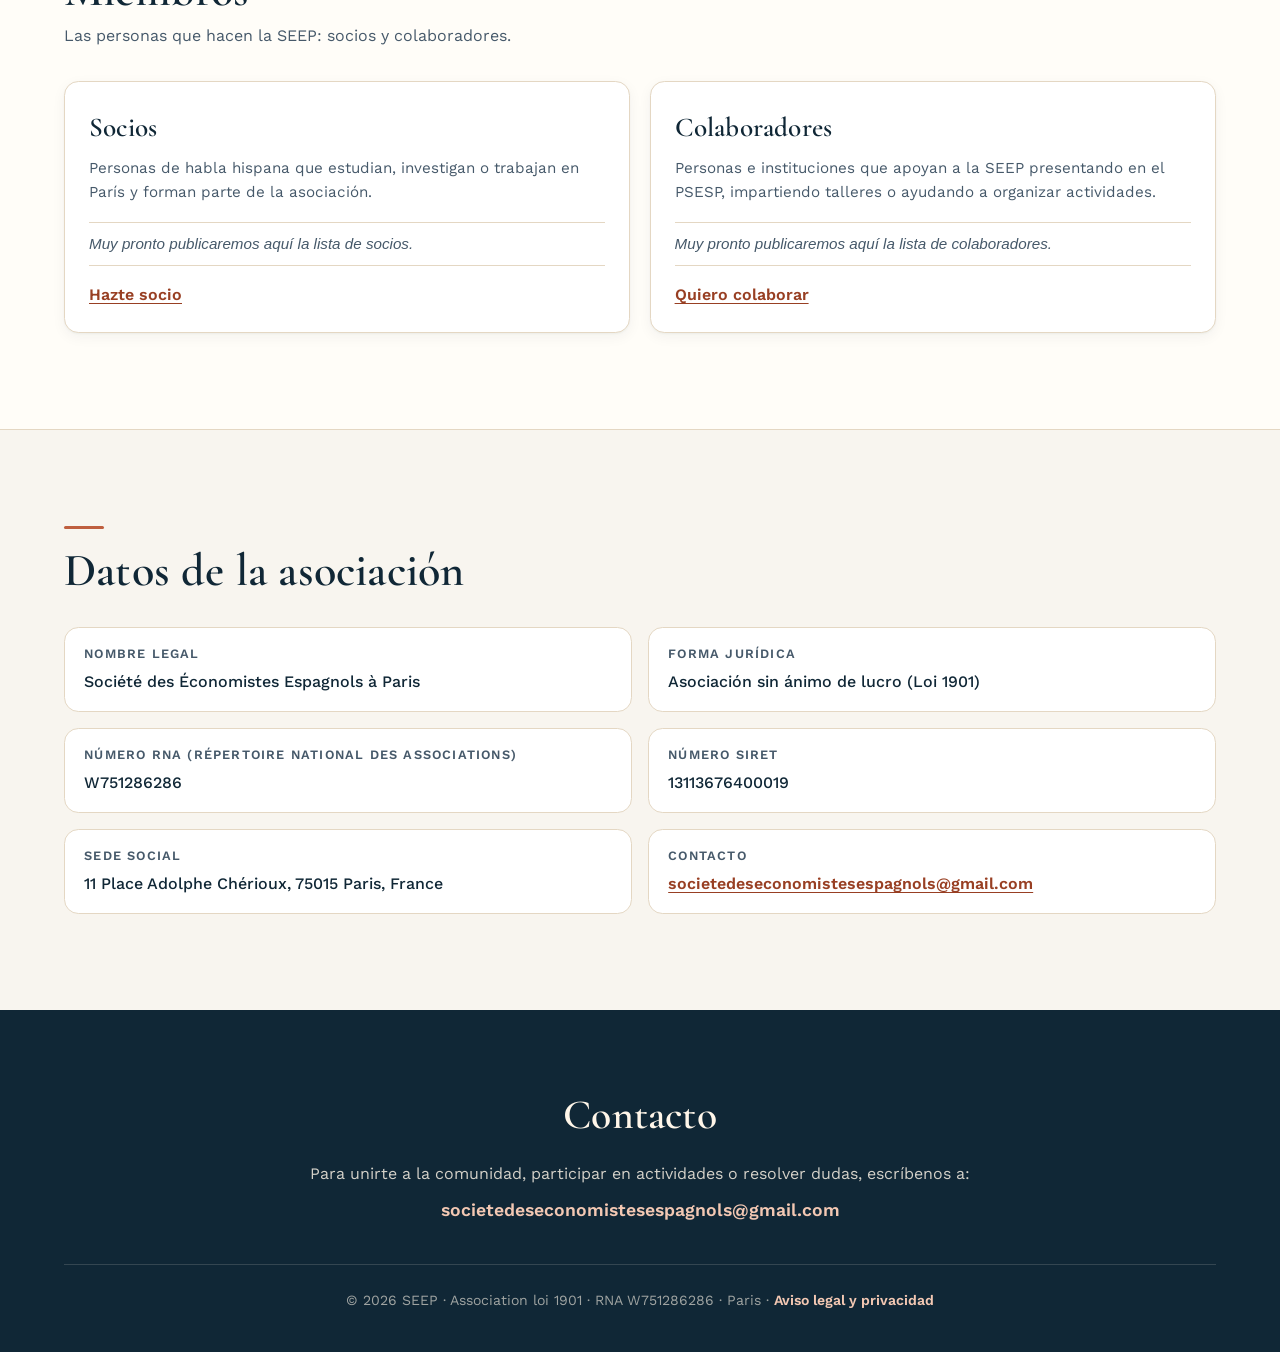
==== commit 8a105e32: "Sección Miembros: estructura para socios y colaboradores Co-Authored-By: Claude Opus 5.5 <noreply@an" ====
--- a/index.html
+++ b/index.html
@@ -67,6 +67,7 @@
           <li><a href="#proposito" data-i18n="nav.purpose">Propósito</a></li>
           <li><a href="#actividades" data-i18n="nav.activities">Actividades</a></li>
           <li><a href="#equipo" data-i18n="nav.team">Quiénes somos</a></li>
+          <li><a href="#miembros" data-i18n="nav.members">Miembros</a></li>
           <li><a href="#asociacion" data-i18n="nav.association">Asociación</a></li>
           <li><a href="#contacto" data-i18n="nav.contact">Contacto</a></li>
         </ul>
@@ -238,7 +239,46 @@
       </div>
     </section>
 
-    <section class="section reveal alt" id="asociacion">
+    <section class="section reveal alt" id="miembros">
+      <div class="section-heading">
+        <h2 data-i18n="mem.title">Miembros</h2>
+        <p data-i18n="mem.sub">Las personas que hacen la SEEP: socios y colaboradores.</p>
+      </div>
+      <div class="people-grid">
+        <article class="people-block">
+          <h3 data-i18n="mem.s.t">Socios</h3>
+          <p class="people-desc" data-i18n="mem.s.p">
+            Personas de habla hispana que estudian, investigan o trabajan en París y forman parte de la asociación.
+          </p>
+          <!--
+            Para añadir un socio, copia este bloque dentro de la lista y borra el <li class="people-empty">:
+            <li>
+              <span class="person-name">Nombre Apellido</span>
+              <span class="person-aff">Institución</span>
+              <a class="person-link" href="https://..." target="_blank" rel="noopener noreferrer">Web</a>
+            </li>
+          -->
+          <ul class="people-list">
+            <li class="people-empty" data-i18n="mem.s.empty">Muy pronto publicaremos aquí la lista de socios.</li>
+          </ul>
+          <a class="text-link" href="mailto:societedeseconomistesespagnols@gmail.com?subject=Hacerme%20socio%20de%20la%20SEEP" data-i18n="mem.s.cta">Hazte socio</a>
+        </article>
+
+        <article class="people-block">
+          <h3 data-i18n="mem.c.t">Colaboradores</h3>
+          <p class="people-desc" data-i18n="mem.c.p">
+            Personas e instituciones que apoyan a la SEEP presentando en el PSESP, impartiendo talleres o ayudando a organizar actividades.
+          </p>
+          <!-- Mismo formato que los socios: un <li> por colaborador. -->
+          <ul class="people-list">
+            <li class="people-empty" data-i18n="mem.c.empty">Muy pronto publicaremos aquí la lista de colaboradores.</li>
+          </ul>
+          <a class="text-link" href="mailto:societedeseconomistesespagnols@gmail.com?subject=Colaborar%20con%20la%20SEEP" data-i18n="mem.c.cta">Quiero colaborar</a>
+        </article>
+      </div>
+    </section>
+
+    <section class="section reveal" id="asociacion">
       <div class="section-heading">
         <h2 data-i18n="assoc.title">Datos de la asociación</h2>
       </div>
--- a/styles.css
+++ b/styles.css
@@ -169,6 +169,7 @@
   color: rgba(255, 252, 245, 0.85);
   text-decoration: none;
   font-size: 0.93rem;
+  white-space: nowrap;
   padding: 0.2rem 0;
   border-bottom: 1px solid transparent;
   transition: border-color 0.2s ease, color 0.2s ease;
@@ -578,6 +579,75 @@
   font-size: 0.95rem;
 }
 
+/* Miembros: socios y colaboradores */
+.people-grid {
+  display: grid;
+  grid-template-columns: repeat(2, minmax(0, 1fr));
+  gap: 1.2rem;
+}
+
+.people-block {
+  padding: 1.5rem;
+  border: 1px solid var(--line);
+  border-radius: 0.9rem;
+  background: var(--surface);
+  box-shadow: var(--shadow);
+}
+
+.people-block h3 {
+  font-size: 1.7rem;
+  margin-bottom: 0.4rem;
+}
+
+.people-desc {
+  color: var(--ink-soft);
+  font-size: 0.95rem;
+}
+
+.people-list {
+  margin: 1.1rem 0 0.6rem;
+  padding: 0;
+  list-style: none;
+  display: grid;
+  gap: 0.15rem;
+}
+
+.people-list li {
+  display: flex;
+  flex-wrap: wrap;
+  align-items: baseline;
+  gap: 0.2rem 0.6rem;
+  padding: 0.55rem 0;
+  border-top: 1px solid var(--line);
+}
+
+.people-list li:last-child {
+  border-bottom: 1px solid var(--line);
+}
+
+.person-name {
+  font-weight: 600;
+}
+
+.person-aff {
+  color: var(--ink-soft);
+  font-size: 0.92rem;
+}
+
+.person-link {
+  margin-left: auto;
+  color: var(--accent-dark);
+  font-weight: 600;
+  font-size: 0.9rem;
+}
+
+.people-list .people-empty {
+  display: block;
+  color: var(--ink-soft);
+  font-style: italic;
+  font-size: 0.95rem;
+}
+
 /* Datos de la asociación */
 .association-data {
   margin: 0;
@@ -730,7 +800,7 @@
   }
 }
 
-@media (max-width: 860px) {
+@media (max-width: 1000px) {
   .topbar-actions {
     gap: 0.6rem;
   }
@@ -766,7 +836,8 @@
 }
 
 @media (max-width: 760px) {
-  .team-grid {
+  .team-grid,
+  .people-grid {
     grid-template-columns: 1fr;
   }
 
